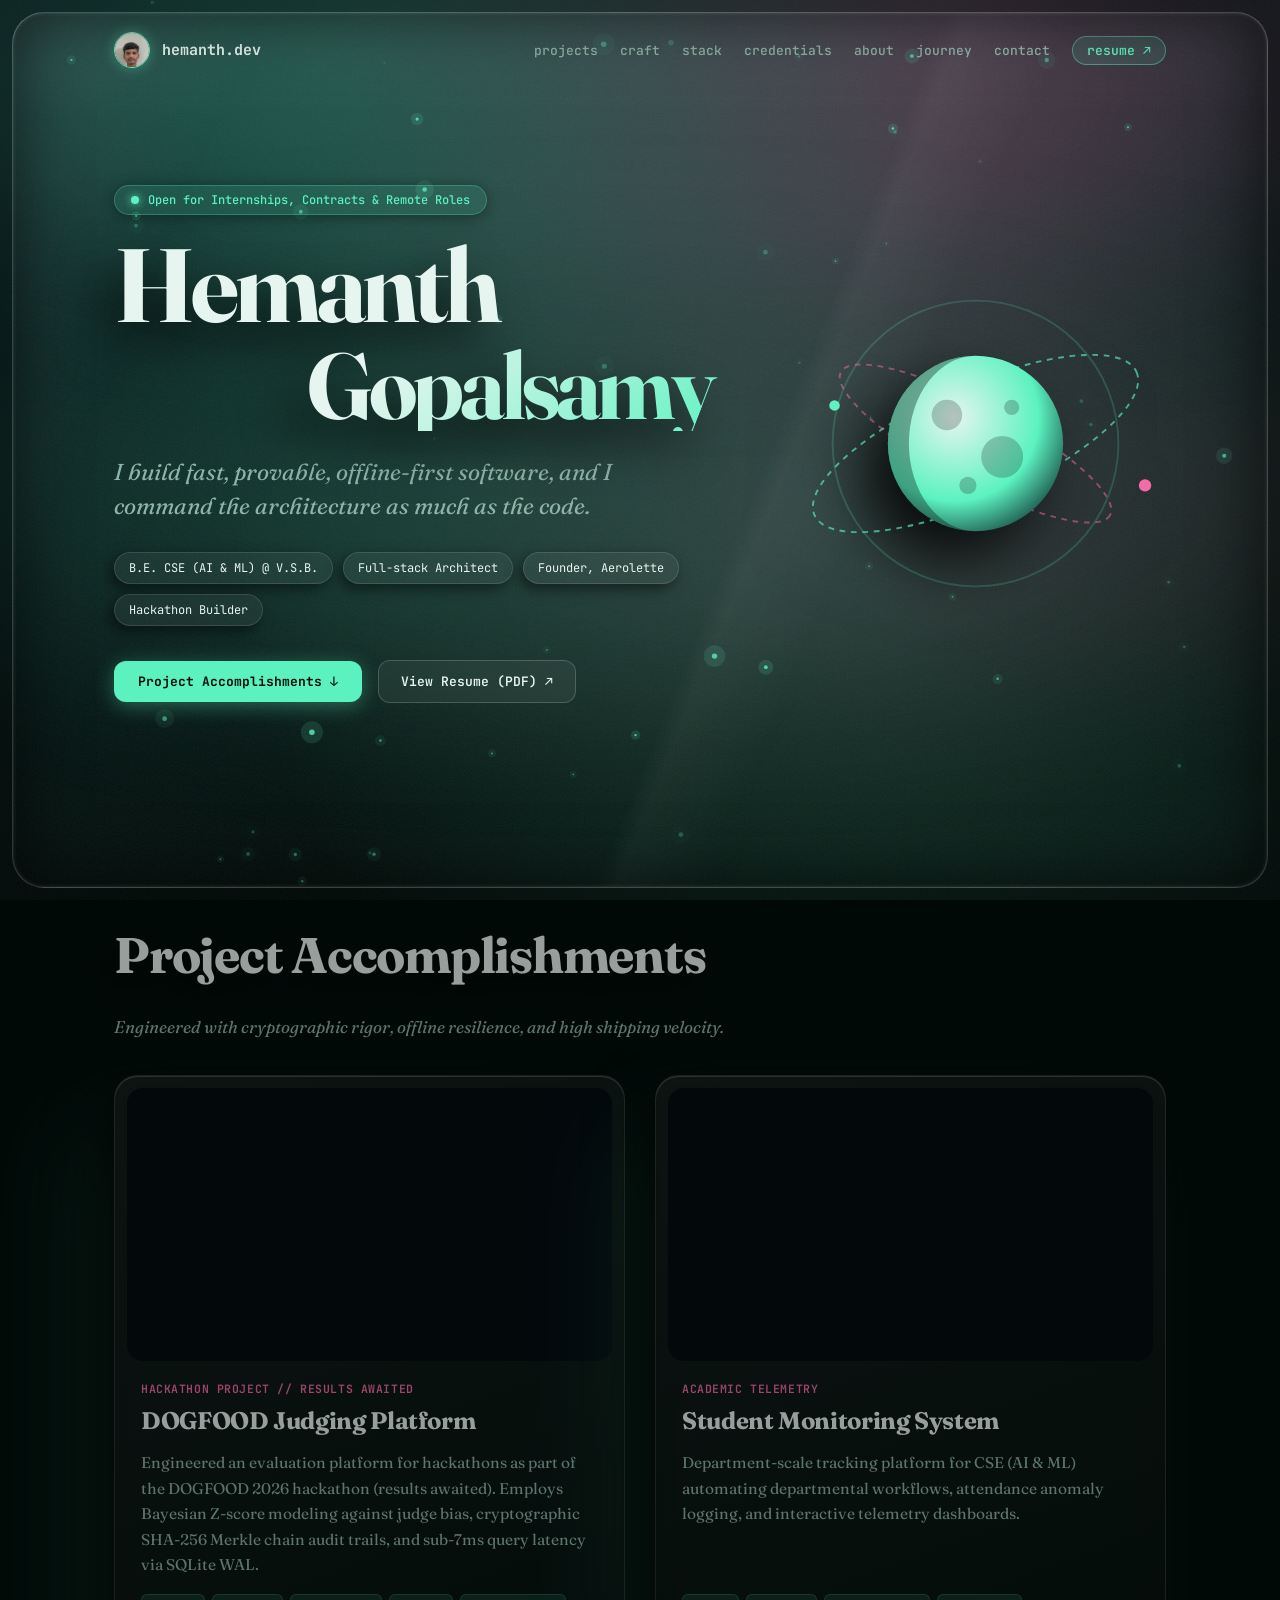
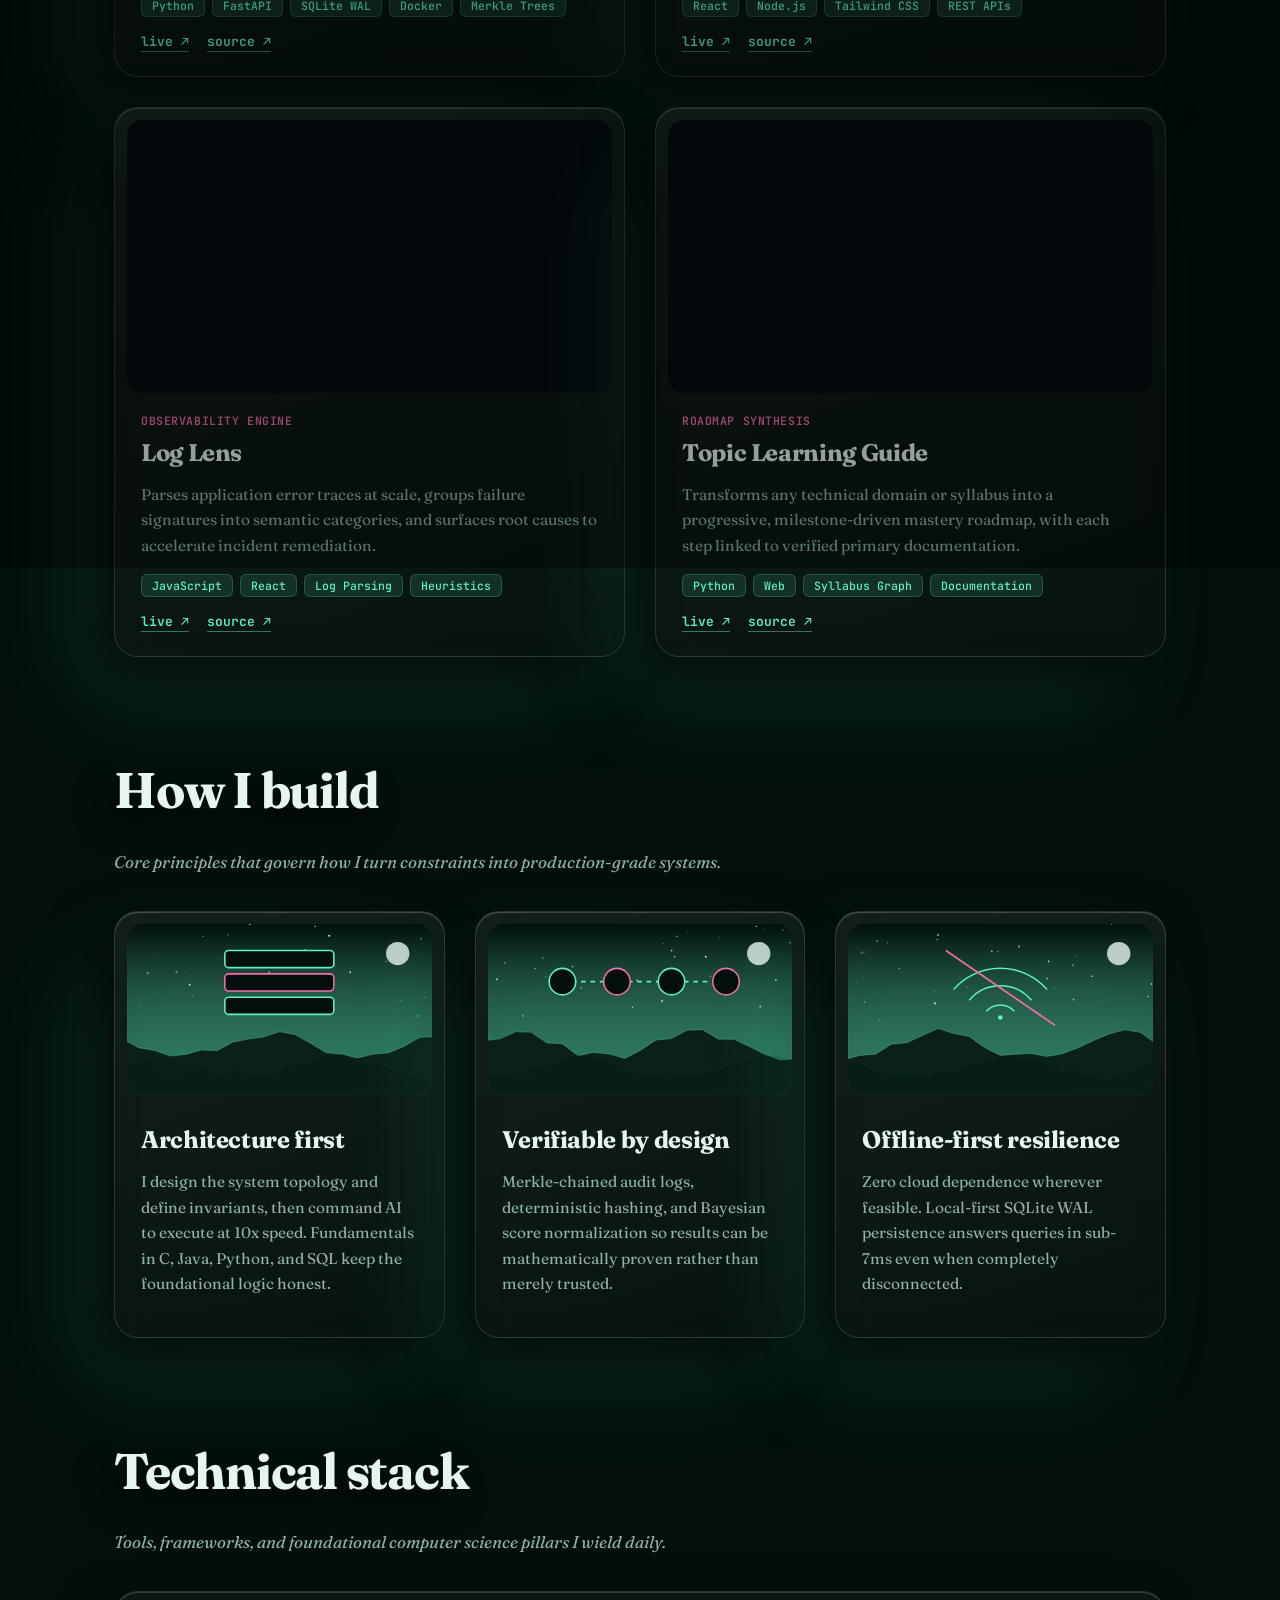
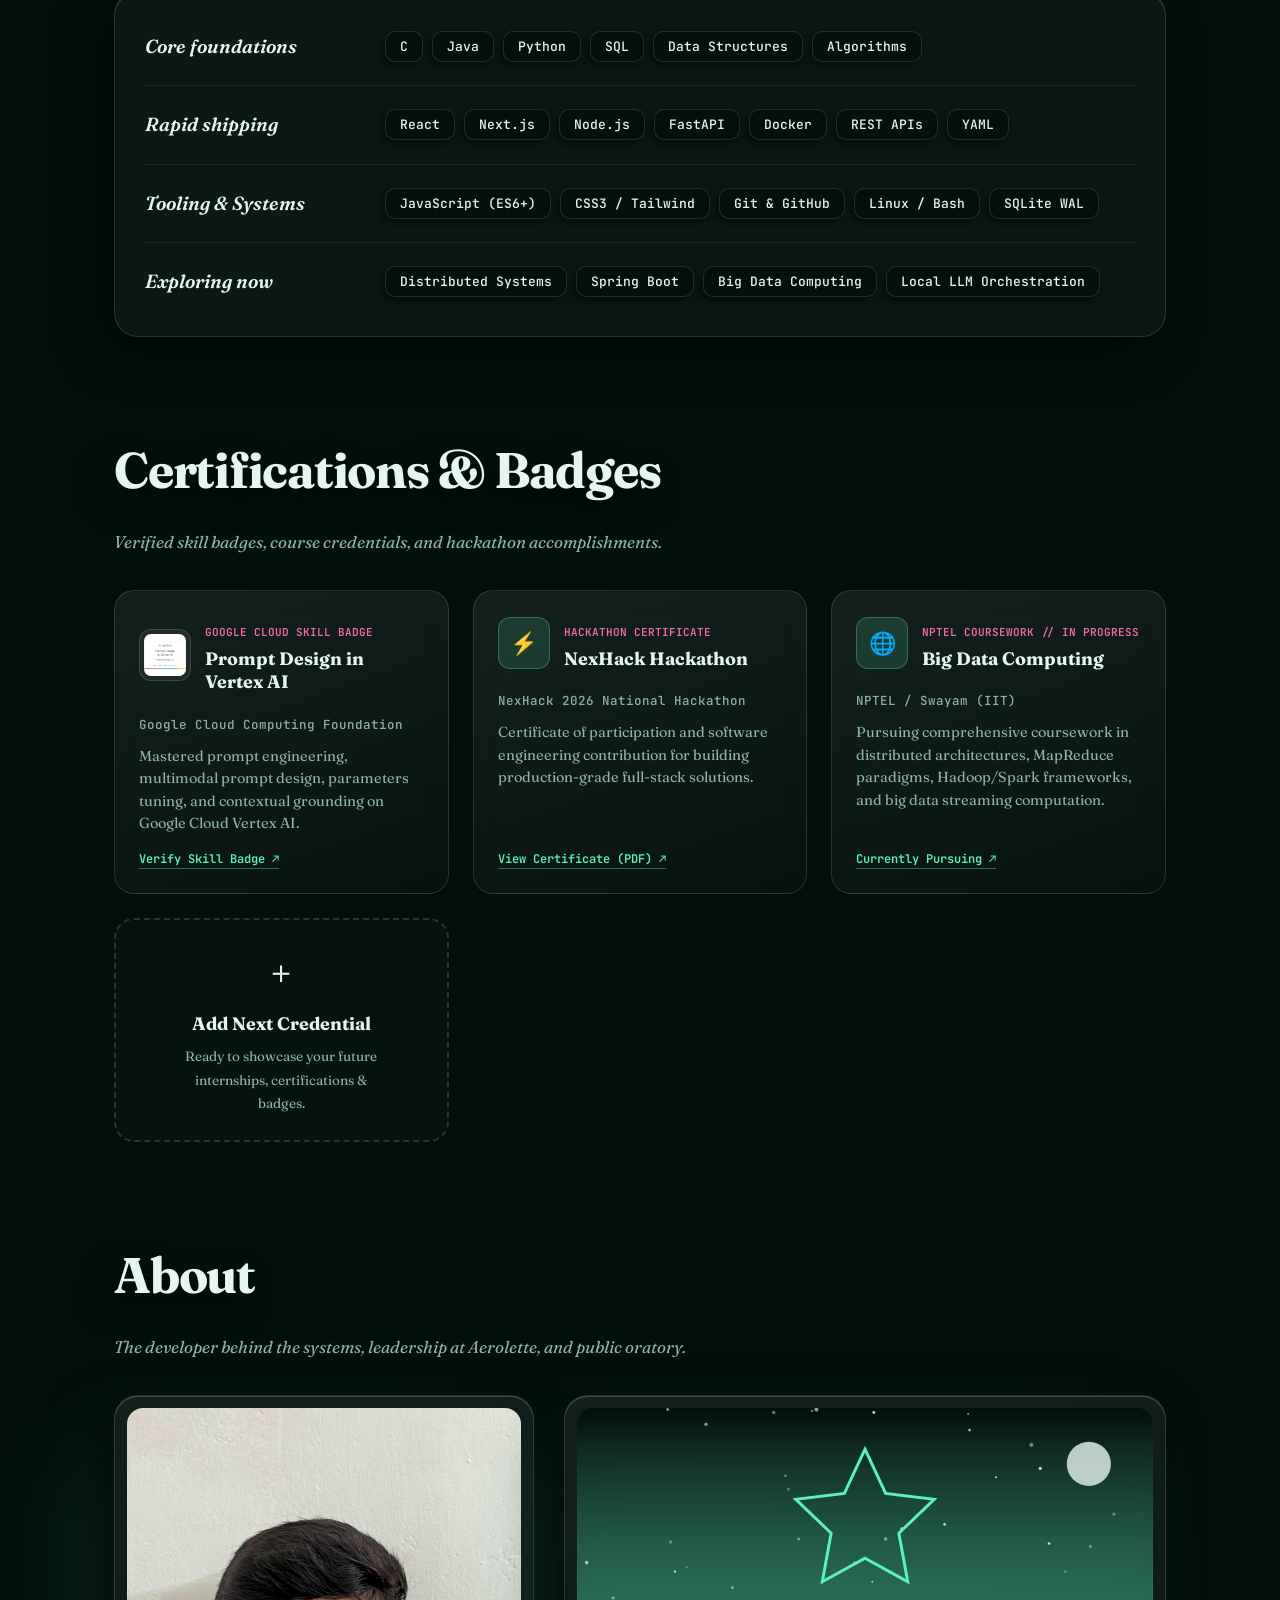
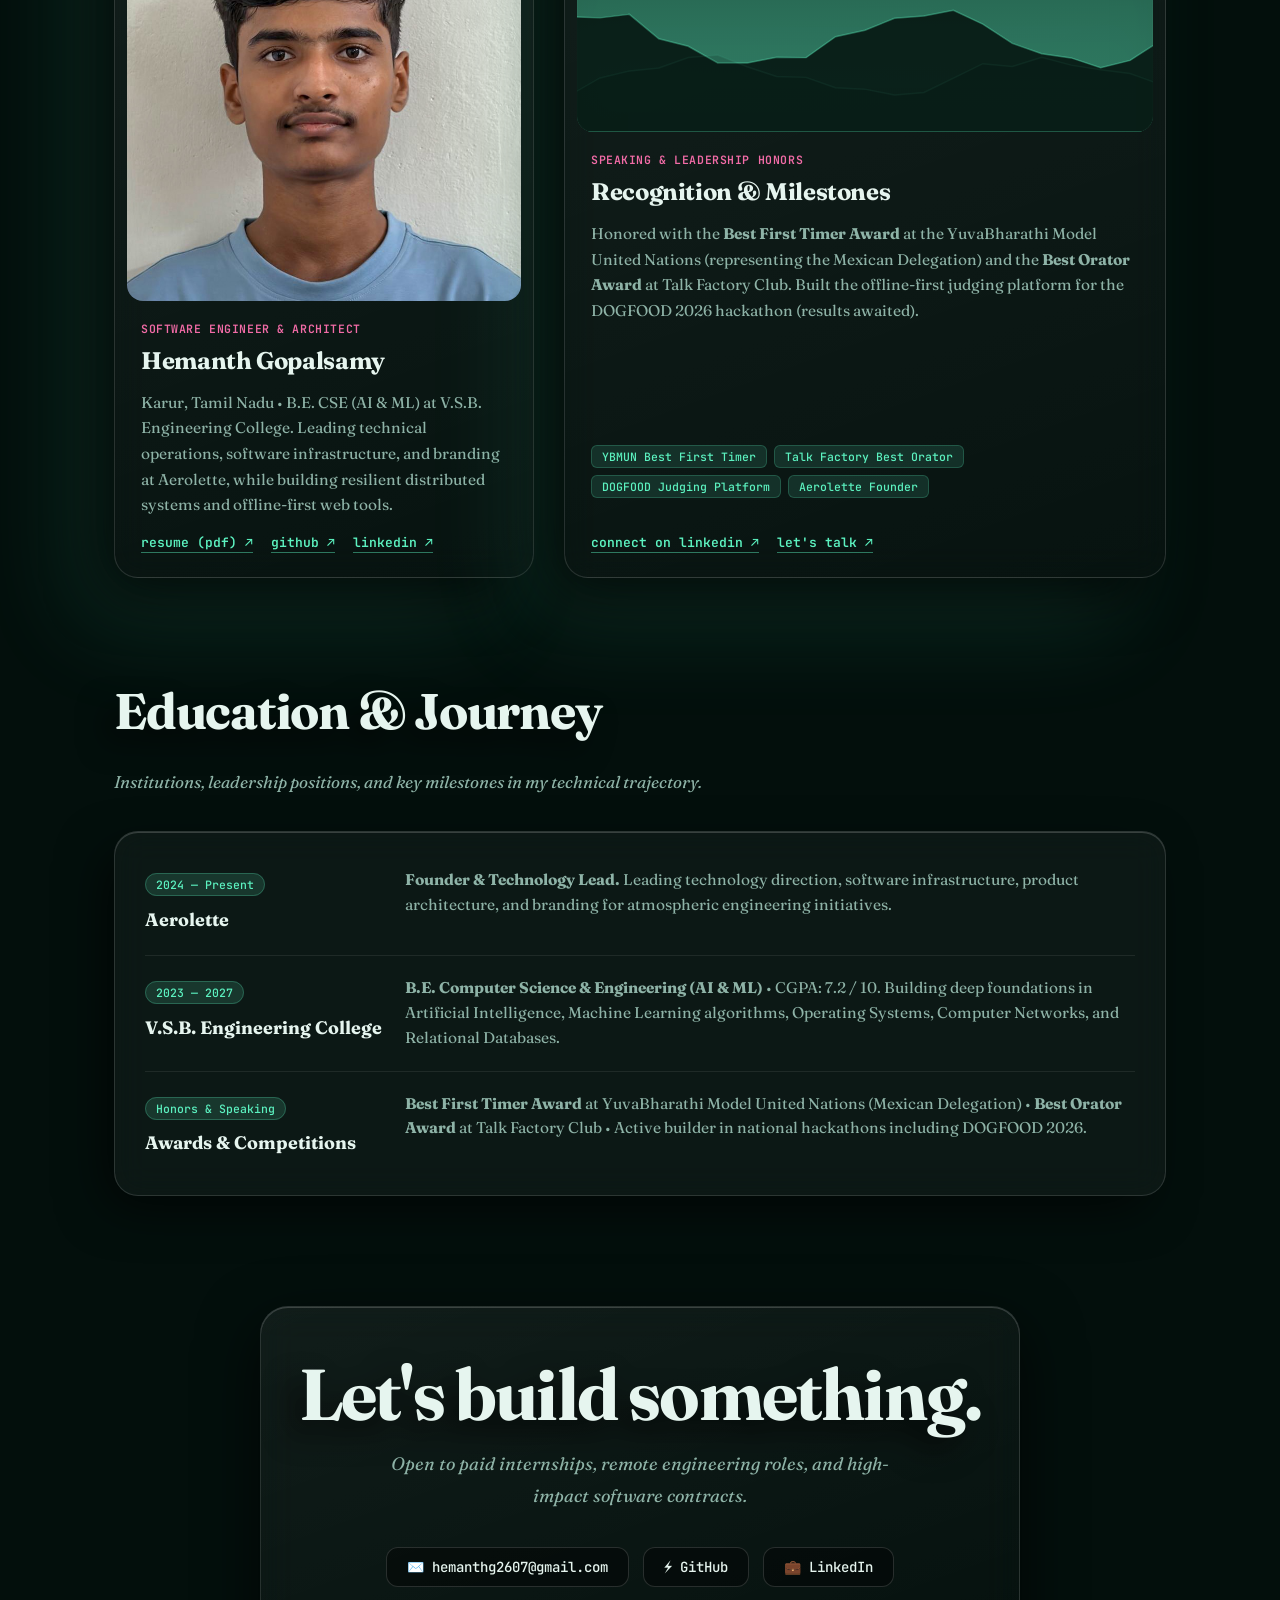
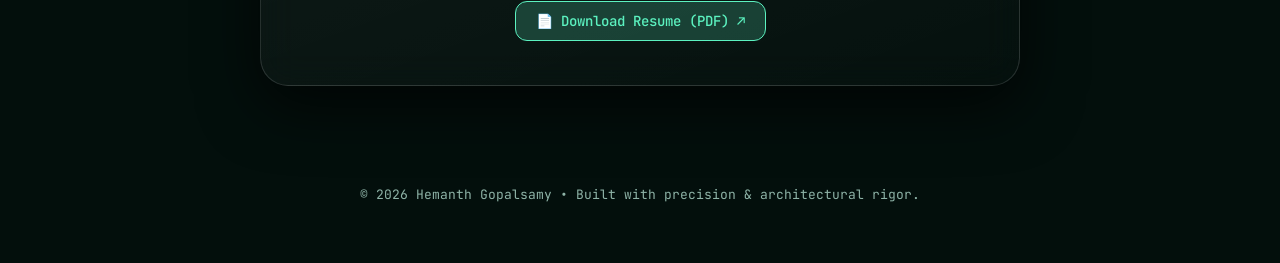
==== index.html @ 6fe4fac2 "feat: re-record live walkthroughs at 16:9 with natural pacing, verified DOM tab switching, and perfe" ====
<!DOCTYPE html>
<html lang="en">
<head>
<meta charset="utf-8">
<meta name="viewport" content="width=device-width, initial-scale=1, viewport-fit=cover">
<title>Hemanth Gopalsamy | Software Engineer &amp; Full-Stack Architect</title>
<meta name="description" content="Portfolio of Hemanth Gopalsamy - Software Engineer building fast, provable, offline-first systems, and founder of Aerolette.">
<meta name="author" content="Hemanth Gopalsamy">
<link rel="icon" type="image/jpeg" href="assets/avatar.jpg">
<link rel="preconnect" href="https://fonts.googleapis.com">
<link rel="preconnect" href="https://fonts.gstatic.com" crossorigin>
<link href="https://fonts.googleapis.com/css2?family=Fraunces:ital,opsz,wght@0,9..144,400;0,9..144,600;0,9..144,700;1,9..144,500&family=JetBrains+Mono:wght@400;500;600;700&display=swap" rel="stylesheet">
<style>
:root{
  --bg1:#030f0c;
  --bg2:#082225;
  --a:#5cf2c0;
  --b:#f26ca7;
  --ink:#e6f5ef;
  --mut:#8eb3a7;
  --card-bg:linear-gradient(160deg,rgba(255,255,255,.07),rgba(255,255,255,.02));
  --border-light:rgba(255,255,255,.13);
  --sx:0;
  --sy:14;
  --mx:50vw;
  --my:30vh;
  color-scheme:dark;
  box-sizing:border-box;
  padding-top:env(safe-area-inset-top,0px);
  padding-bottom:env(safe-area-inset-bottom,0px);
}
html{scroll-behavior:smooth;scroll-padding-top:80px}
*{box-sizing:border-box}
body{
  margin:0;
  background:var(--bg1);
  color:var(--ink);
  font:17px/1.75 'Fraunces',Georgia,serif;
  overflow-x:hidden;
  -webkit-font-smoothing:antialiased;
  -moz-osx-font-smoothing:grayscale;
}
a{color:var(--a);text-decoration:none}
a:focus-visible,button:focus-visible{outline:2px solid var(--a);outline-offset:3px}

/* Ambient canvas & backdrop */
.wall{
  position:fixed;
  inset:0;
  z-index:0;
  background:radial-gradient(1000px circle at var(--mx) var(--my),color-mix(in srgb,var(--a) 18%,transparent),transparent 62%),linear-gradient(165deg,var(--bg2),var(--bg1) 75%);
}
.rib{
  position:fixed;
  left:-25%;
  width:150%;
  height:44vh;
  border-radius:50%;
  filter:blur(85px);
  opacity:.28;
  background:linear-gradient(90deg,transparent,var(--a),var(--b),transparent);
  animation:sway 18s ease-in-out infinite alternate;
  z-index:0;
  pointer-events:none;
}
.r1{top:-12vh}
.r2{top:32vh;opacity:.15;animation-duration:26s;animation-direction:alternate-reverse}
@keyframes sway{to{transform:translateX(9%) rotate(4deg) scaleY(1.25)}}

#fx{position:fixed;inset:0;width:100%;height:100%;z-index:1;pointer-events:none}
.grain{
  position:fixed;
  inset:0;
  z-index:2;
  opacity:.08;
  pointer-events:none;
  background-image:url("data:image/svg+xml;utf8,<svg xmlns='http://www.w3.org/2000/svg' width='160' height='160'><filter id='n'><feTurbulence type='fractalNoise' baseFrequency='.9' numOctaves='2'/></filter><rect width='160' height='160' filter='url(%23n)'/></svg>");
}
.glass{
  position:fixed;
  inset:max(12px,env(safe-area-inset-top,0px)) 12px max(12px,env(safe-area-inset-bottom,0px));
  border-radius:32px;
  z-index:60;
  pointer-events:none;
  border:1px solid rgba(255,255,255,.14);
  box-shadow:inset 0 0 0 1px rgba(255,255,255,.03),inset 0 0 70px rgba(0,0,0,.65),inset 0 0 3px 2px rgba(255,255,255,.08),0 0 0 100vmax rgba(0,0,0,.35);
  background:linear-gradient(112deg,rgba(255,255,255,.07) 0,transparent 16%,transparent 58%,rgba(255,255,255,.04) 59.5%,transparent 66%),linear-gradient(to bottom,rgba(255,255,255,.06),transparent 12%);
}

main{position:relative;z-index:10;max-width:1120px;margin:0 auto;padding:0 34px}

/* Navbar */
nav{
  display:flex;
  justify-content:space-between;
  align-items:center;
  padding:32px 0 16px;
  font:500 13px 'JetBrains Mono',monospace;
}
.brand{
  display:inline-flex;
  align-items:center;
  gap:12px;
  color:var(--ink);
  text-decoration:none;
  font-weight:700;
}
.nav-avatar{
  width:36px;
  height:36px;
  border-radius:50%;
  object-fit:cover;
  border:1.5px solid var(--a);
  box-shadow:0 0 14px color-mix(in srgb,var(--a) 40%,transparent);
  transition:transform .25s ease,border-color .25s ease;
}
.brand:hover .nav-avatar{transform:scale(1.1);border-color:var(--b)}
.brand-name{font-size:15px;color:var(--ink)}

nav .nav-menu{display:flex;gap:22px;align-items:center}
nav a{color:var(--mut);transition:color .2s}
nav a:hover{color:var(--ink)}
.nav-resume-btn{
  padding:5px 14px;
  border-radius:99px;
  border:1px solid color-mix(in srgb,var(--a) 45%,transparent);
  color:var(--a)!important;
  background:color-mix(in srgb,var(--a) 12%,transparent);
  font-weight:600;
  transition:all .2s;
}
.nav-resume-btn:hover{
  background:var(--a);
  color:var(--bg1)!important;
  box-shadow:0 0 16px color-mix(in srgb,var(--a) 50%,transparent);
  transform:translateY(-1px);
}

/* Hero Section */
.hero{
  display:grid;
  grid-template-columns:1.25fr .75fr;
  gap:36px;
  align-items:center;
  min-height:82vh;
  padding:20px 0 40px;
}
.status-pill{
  display:inline-flex;
  align-items:center;
  gap:9px;
  padding:6px 16px;
  border-radius:99px;
  background:color-mix(in srgb,var(--a) 10%,transparent);
  border:1px solid color-mix(in srgb,var(--a) 26%,transparent);
  font:500 12px 'JetBrains Mono',monospace;
  color:var(--a);
  margin-bottom:20px;
  box-shadow:0 2px 14px rgba(0,0,0,.4);
}
.status-dot{
  width:8px;
  height:8px;
  border-radius:50%;
  background:var(--a);
  box-shadow:0 0 8px var(--a);
  animation:glow 2s infinite ease-in-out;
}
@keyframes glow{0%,100%{opacity:1;transform:scale(1)}50%{opacity:.4;transform:scale(.8)}}

.hero-name{
  margin:0;
  font-weight:700;
  font-size:clamp(48px,8.8vw,104px);
  line-height:.96;
  letter-spacing:-.04em;
  display:flex;
  flex-direction:column;
  filter:drop-shadow(calc(var(--sx)*2.2*1px) calc(var(--sy)*2.2*1px) 24px rgba(0,0,0,.8));
}
.hero-name .first-name{
  display:block;
  text-align:left;
}
.hero-name .last-name{
  display:block;
  text-align:right;
  font-size:.9em;
  padding-right:clamp(12px,4vw,36px);
  margin-top:6px;
  background:linear-gradient(135deg,var(--ink) 40%,var(--a) 100%);
  -webkit-background-clip:text;
  -webkit-text-fill-color:transparent;
}

.lead{
  max-width:38ch;
  font-size:clamp(18px,2.2vw,23px);
  line-height:1.5;
  color:var(--mut);
  margin:24px 0 0;
  font-style:italic;
  font-weight:400;
}
.facts{
  display:flex;
  flex-wrap:wrap;
  gap:10px;
  margin-top:28px;
  font:400 12px 'JetBrains Mono',monospace;
}
.facts span{
  padding:7px 14px;
  border-radius:99px;
  background:rgba(255,255,255,.05);
  border:1px solid rgba(255,255,255,.12);
  box-shadow:calc(var(--sx)*.5px) calc(var(--sy)*.5px) 14px rgba(0,0,0,.5);
}
.hero-cta{
  display:flex;
  flex-wrap:wrap;
  align-items:center;
  gap:16px;
  margin-top:34px;
  font:600 13px 'JetBrains Mono',monospace;
}
.btn-primary{
  display:inline-flex;
  align-items:center;
  gap:8px;
  padding:12px 24px;
  border-radius:12px;
  background:var(--a);
  color:var(--bg1);
  font-weight:700;
  box-shadow:0 4px 20px color-mix(in srgb,var(--a) 35%,transparent);
  transition:all .25s ease;
}
.btn-primary:hover{
  transform:translateY(-2px);
  box-shadow:0 8px 30px color-mix(in srgb,var(--a) 55%,transparent);
  color:var(--bg1);
}
.btn-secondary{
  display:inline-flex;
  align-items:center;
  gap:8px;
  padding:12px 22px;
  border-radius:12px;
  background:rgba(255,255,255,.06);
  border:1px solid rgba(255,255,255,.18);
  color:var(--ink);
  backdrop-filter:blur(10px);
  transition:all .25s ease;
}
.btn-secondary:hover{
  background:color-mix(in srgb,var(--a) 14%,transparent);
  border-color:var(--a);
  color:var(--a);
  transform:translateY(-2px);
}

/* Celestial moon illustration */
.moon-wrap{position:relative;display:flex;justify-content:center;align-items:center}
.moon{
  width:min(100%,390px);
  margin:0 auto;
  filter:drop-shadow(calc(var(--sx)*3px) calc(var(--sy)*3px) 32px rgba(0,0,0,.85));
}
.moon .rot{transform-origin:200px 200px;animation:spin 60s linear infinite}
.moon .rot2{animation-duration:90s;animation-direction:reverse}
@keyframes spin{to{transform:rotate(360deg)}}

/* Section headers */
section{padding:90px 0 0}
h2{
  font-size:clamp(34px,5vw,50px);
  font-weight:700;
  letter-spacing:-.025em;
  margin:0 0 12px;
  filter:drop-shadow(calc(var(--sx)*1.4*1px) calc(var(--sy)*1.4*1px) 14px rgba(0,0,0,.7));
}
.sec-lead{
  color:var(--mut);
  font-size:17px;
  margin:0 0 34px;
  max-width:56ch;
  font-style:italic;
}

/* Grid & Cards (UNIFORM SIZING) */
.projects-grid{
  display:grid;
  grid-template-columns:repeat(2,1fr);
  gap:30px;
}
.bento{display:grid;grid-template-columns:repeat(2,1fr);gap:30px}
.tri{grid-template-columns:repeat(3,1fr)}

.pic{
  --d:2;
  margin:0;
  padding:12px;
  border-radius:24px;
  border:1px solid var(--border-light);
  background:var(--card-bg);
  backdrop-filter:blur(16px);
  -webkit-backdrop-filter:blur(16px);
  box-shadow:calc(var(--sx)*var(--d)*1px) calc(var(--sy)*var(--d)*1px) calc(24px + var(--d)*16px) calc(var(--d)*-4px) rgba(0,0,0,.75),calc(var(--sx)*var(--d)*2.4px) calc(var(--sy)*var(--d)*2.4px) 100px color-mix(in srgb,var(--a) 12%,transparent),inset 0 1px 0 rgba(255,255,255,.2);
  transition:transform .4s,box-shadow .4s,opacity .8s,border-color .3s;
  display:flex;
  flex-direction:column;
}
.pic:hover{
  --d:3.4;
  transform:translateY(-6px);
  border-color:color-mix(in srgb,var(--a) 40%,rgba(255,255,255,.2));
}

/* Media frame */
.fr{
  border-radius:16px;
  overflow:hidden;
  aspect-ratio:16/9;
  box-shadow:inset 0 0 36px rgba(0,0,0,.75),inset 0 0 0 1px rgba(255,255,255,.1);
  position:relative;
  background:rgba(0,0,0,.3);
}
.fr svg{width:100%;height:100%;display:block}

.card-photo, .card-video{
  width:100%;
  height:100%;
  object-fit:cover;
  object-position:center;
  display:block;
  border:0;
  outline:none;
  background:#050d12;
  transition:transform .6s cubic-bezier(.16,1,.3,1);
}
.pic:hover .card-photo, .pic:hover .card-video{transform:scale(1.03)}

/* Dedicated Portrait Frame for About Section (FULLY VISIBLE PHOTO) */
.about-grid{
  display:grid;
  grid-template-columns:420px 1fr;
  gap:30px;
  align-items:stretch;
}
.profile-card .fr{
  aspect-ratio:4/5;
  min-height:360px;
  background:#020b08;
  box-shadow:inset 0 0 30px rgba(0,0,0,.9),inset 0 0 0 1px rgba(255,255,255,.15);
}
.profile-card .card-photo{
  object-position:center 12%;
}

figcaption{padding:20px 14px 12px;flex:1;display:flex;flex-direction:column}
figcaption small{
  font:600 11.5px 'JetBrains Mono',monospace;
  color:var(--b);
  text-transform:uppercase;
  letter-spacing:.05em;
  display:block;
}
figcaption h3{margin:4px 0 8px;font-size:24px;font-weight:700;letter-spacing:-.015em}
figcaption p{margin:0 0 16px;color:var(--mut);font-size:15.5px;line-height:1.65;flex:1}
.tg{display:flex;flex-wrap:wrap;gap:7px;margin-bottom:16px}
.tg span{
  font:500 11.5px 'JetBrains Mono',monospace;
  padding:3px 10px;
  border-radius:6px;
  background:color-mix(in srgb,var(--a) 12%,transparent);
  color:var(--a);
  border:1px solid color-mix(in srgb,var(--a) 20%,transparent);
}
.lk{display:flex;flex-wrap:wrap;gap:18px;font:600 13px 'JetBrains Mono',monospace;margin-top:auto}
.lk a{
  border-bottom:1px solid color-mix(in srgb,var(--a) 45%,transparent);
  padding-bottom:1px;
  display:inline-flex;
  align-items:center;
  gap:4px;
  transition:all .2s;
}
.lk a:hover{
  border-color:var(--a);
  color:var(--ink);
  transform:translateX(2px);
}

/* Slabs (Stack & Timelines) */
.slab{
  --d:1.6;
  padding:16px 30px;
  border-radius:24px;
  border:1px solid var(--border-light);
  background:rgba(255,255,255,.04);
  backdrop-filter:blur(16px);
  box-shadow:calc(var(--sx)*var(--d)*1px) calc(var(--sy)*var(--d)*1px) 50px -8px rgba(0,0,0,.7),inset 0 1px 0 rgba(255,255,255,.18);
}
.row{
  display:grid;
  grid-template-columns:220px 1fr;
  gap:20px;
  padding:22px 0;
  border-bottom:1px solid rgba(255,255,255,.08);
  align-items:center;
}
.row:last-child{border:0}
.row h4{margin:0;font-weight:600;font-style:italic;font-size:19px;color:var(--ink)}
.row div{display:flex;flex-wrap:wrap;gap:9px}
.row span{
  font:500 13px 'JetBrains Mono',monospace;
  padding:6px 14px;
  border-radius:10px;
  background:rgba(0,0,0,.32);
  border:1px solid rgba(255,255,255,.12);
  box-shadow:calc(var(--sx)*.4px) calc(var(--sy)*.4px) 8px rgba(0,0,0,.5);
  transition:all .2s;
}
.row span:hover{
  color:var(--a);
  border-color:var(--a);
  background:color-mix(in srgb,var(--a) 12%,transparent);
  transform:translateY(-2px);
}

/* Credentials & Badges Cards */
.cred-grid{
  display:grid;
  grid-template-columns:repeat(3,1fr);
  gap:24px;
}
.cred-card{
  padding:24px;
  border-radius:20px;
  border:1px solid var(--border-light);
  background:var(--card-bg);
  backdrop-filter:blur(14px);
  display:flex;
  flex-direction:column;
  transition:transform .3s,border-color .3s;
}
.cred-card:hover{
  transform:translateY(-4px);
  border-color:color-mix(in srgb,var(--a) 40%,transparent);
}
.cred-header{display:flex;align-items:center;gap:14px;margin-bottom:16px}
.cred-badge-img{
  width:52px;
  height:52px;
  border-radius:12px;
  object-fit:contain;
  background:rgba(255,255,255,.06);
  padding:4px;
  border:1px solid rgba(255,255,255,.14);
}
.cred-icon-box{
  width:52px;
  height:52px;
  border-radius:12px;
  background:color-mix(in srgb,var(--a) 14%,transparent);
  border:1px solid color-mix(in srgb,var(--a) 30%,transparent);
  display:flex;
  align-items:center;
  justify-content:center;
  font-size:22px;
}
.cred-type{font:600 11px 'JetBrains Mono',monospace;color:var(--b);text-transform:uppercase}
.cred-title{margin:2px 0 0;font-size:18px;font-weight:700;line-height:1.3}
.cred-issuer{font:500 12.5px 'JetBrains Mono',monospace;color:var(--mut);margin:6px 0 12px}
.cred-desc{font-size:14.5px;color:var(--mut);line-height:1.55;margin:0 0 16px;flex:1}
.cred-link{
  font:600 12px 'JetBrains Mono',monospace;
  color:var(--a);
  display:inline-flex;
  align-items:center;
  gap:5px;
  border-bottom:1px solid color-mix(in srgb,var(--a) 40%,transparent);
  padding-bottom:1px;
  width:fit-content;
  margin-top:auto;
}
.cred-link:hover{border-color:var(--a);color:var(--ink)}

/* Add-slot card */
.cred-add-card{
  border:2px dashed rgba(255,255,255,.15);
  background:rgba(255,255,255,.02);
  justify-content:center;
  align-items:center;
  text-align:center;
  min-height:220px;
}
.cred-add-card:hover{
  border-color:var(--a);
  background:color-mix(in srgb,var(--a) 4%,transparent);
}

/* Timeline rows */
.timeline-row{
  display:grid;
  grid-template-columns:240px 1fr;
  gap:20px;
  padding:20px 0;
  border-bottom:1px solid rgba(255,255,255,.08);
  align-items:start;
}
.timeline-row:last-child{border-bottom:0}
.timeline-meta h4{margin:6px 0 0;font-size:18px;font-weight:700;color:var(--ink)}
.timeline-meta .badge{
  font:500 11.5px 'JetBrains Mono',monospace;
  padding:3px 10px;
  border-radius:99px;
  background:color-mix(in srgb,var(--a) 14%,transparent);
  color:var(--a);
  border:1px solid color-mix(in srgb,var(--a) 25%,transparent);
}
.timeline-row p{margin:0;color:var(--mut);font-size:15.5px;line-height:1.6}

/* Contact box */
.ct{text-align:center;padding:110px 0 50px}
.ct-box{
  max-width:760px;
  margin:0 auto;
  padding:44px 34px;
  border-radius:28px;
  background:linear-gradient(160deg,rgba(255,255,255,.06),rgba(255,255,255,.01));
  border:1px solid var(--border-light);
  box-shadow:0 20px 60px rgba(0,0,0,.7),inset 0 1px 0 rgba(255,255,255,.18);
  backdrop-filter:blur(18px);
}
.ct h2{font-size:clamp(38px,6.5vw,72px);line-height:1.05;margin:6px 0 16px}
.ct p{color:var(--mut);font-style:italic;margin:0 auto 36px;font-size:18px;max-width:44ch}
.cl{
  display:flex;
  flex-wrap:wrap;
  justify-content:center;
  gap:14px;
  font:500 14px 'JetBrains Mono',monospace;
}
.contact-btn{
  display:inline-flex;
  align-items:center;
  gap:8px;
  padding:10px 20px;
  border-radius:12px;
  background:rgba(0,0,0,.4);
  border:1px solid rgba(255,255,255,.14);
  color:var(--ink);
  transition:all .2s;
}
.contact-btn:hover{
  border-color:var(--a);
  color:var(--a);
  background:color-mix(in srgb,var(--a) 12%,transparent);
  transform:translateY(-2px);
}
.contact-btn.primary{
  background:color-mix(in srgb,var(--a) 20%,transparent);
  border-color:var(--a);
  color:var(--a);
}
.contact-btn.primary:hover{
  background:var(--a);
  color:var(--bg1);
}

footer{
  text-align:center;
  padding:50px 0 60px;
  color:var(--mut);
  font:13px 'JetBrains Mono',monospace;
}

/* Scroll reveal classes */
.rv{opacity:0;transform:translateY(28px);transition:opacity .7s ease,transform .7s ease}
.rv.in{opacity:1;transform:none}

/* SVG artwork styles */
.f0{fill:var(--bg1)}.i{fill:var(--ink)}.fa{fill:var(--a)}.fb{fill:var(--b)}.sa{stroke:var(--a);fill:none;stroke-width:2}.sb{stroke:var(--b);fill:none;stroke-width:2}.f0.sa{fill:var(--bg1)}.f0.sb{fill:var(--bg1)}
.rg{fill:var(--bg1);fill-opacity:.82;stroke:var(--a);stroke-opacity:.35}.r2{fill-opacity:.97}
.dsh{stroke-dasharray:6 6;animation:dash 2.4s linear infinite}
@keyframes dash{to{stroke-dashoffset:-24}}
.bar{transform-box:fill-box;transform-origin:bottom;animation:grow 2.8s ease-in-out infinite alternate}
@keyframes grow{from{transform:scaleY(.3)}}
.wv{stroke-dasharray:500;animation:wv 5s linear infinite}
@keyframes wv{from{stroke-dashoffset:1000}to{stroke-dashoffset:0}}
.tw{animation:tw 3s ease-in-out infinite alternate}
@keyframes tw{from{opacity:.15}}

@media(max-width:880px){
  main{padding:0 20px}
  .hero{grid-template-columns:1fr;min-height:0;padding-bottom:10px}
  .projects-grid,.bento,.tri,.about-grid,.cred-grid{grid-template-columns:1fr}
  .row{grid-template-columns:1fr;gap:10px}
  .timeline-row{grid-template-columns:1fr;gap:8px}
  nav .nav-menu{gap:14px}
  nav .nav-menu a:not(.nav-resume-btn){display:none}
  .profile-card .fr{aspect-ratio:1/1;min-height:auto}
}
@media(prefers-reduced-motion:reduce){
  *{animation:none!important;transition:none!important}
  .rv{opacity:1;transform:none}
}
</style>
</head>
<body>
<div class="wall"></div>
<div class="rib r1"></div>
<div class="rib r2"></div>
<canvas id="fx"></canvas>
<div class="grain"></div>
<div class="glass"></div>

<main>
<nav>
  <a href="#" class="brand">
    <img src="assets/avatar.jpg" alt="Hemanth Gopalsamy" class="nav-avatar">
    <span class="brand-name">hemanth.dev</span>
  </a>
  <div class="nav-menu">
    <a href="#projects">projects</a>
    <a href="#craft">craft</a>
    <a href="#stack">stack</a>
    <a href="#credentials">credentials</a>
    <a href="#about">about</a>
    <a href="#journey">journey</a>
    <a href="#contact">contact</a>
    <a href="assets/G_Hemanth_Resume.pdf" target="_blank" rel="noopener noreferrer" class="nav-resume-btn">resume ↗</a>
  </div>
</nav>

<header class="hero">
<div>
  <div class="status-pill">
    <span class="status-dot"></span>
    <span>Open for Internships, Contracts &amp; Remote Roles</span>
  </div>
  <h1 class="hero-name">
    <span class="first-name">Hemanth</span>
    <span class="last-name">Gopalsamy</span>
  </h1>
  <p class="lead">I build fast, provable, offline-first software, and I command the architecture as much as the code.</p>
  <div class="facts">
    <span>B.E. CSE (AI &amp; ML) @ V.S.B.</span>
    <span>Full-stack Architect</span>
    <span>Founder, Aerolette</span>
    <span>Hackathon Builder</span>
  </div>
  <div class="hero-cta">
    <a href="#projects" class="btn-primary">Project Accomplishments ↓</a>
    <a href="assets/G_Hemanth_Resume.pdf" target="_blank" rel="noopener noreferrer" class="btn-secondary">View Resume (PDF) ↗</a>
  </div>
</div>

<div class="moon-wrap">
  <svg class="moon" viewBox="0 0 400 400" fill="none" role="img" aria-label="Celestial moon with orbiting rings">
    <defs>
      <radialGradient id="mg" cx=".38" cy=".35" r=".8">
        <stop offset="0" style="stop-color:var(--ink)"/>
        <stop offset=".6" style="stop-color:var(--a)"/>
        <stop offset="1" style="stop-color:var(--bg2)"/>
      </radialGradient>
    </defs>
    <circle cx="200" cy="200" r="150" class="sa" style="stroke-opacity:.18"/>
    <g class="rot">
      <ellipse cx="200" cy="200" rx="185" ry="60" class="sa dsh" style="stroke-opacity:.65" transform="rotate(-24 200 200)"/>
      <circle cx="378" cy="244" r="6.5" class="fb"/>
    </g>
    <g class="rot rot2">
      <ellipse cx="200" cy="200" rx="160" ry="40" class="sb dsh" style="stroke-opacity:.5" transform="rotate(28 200 200)"/>
      <circle cx="52" cy="160" r="5.5" class="fa"/>
    </g>
    <circle cx="200" cy="200" r="92" fill="url(#mg)"/>
    <g style="fill:var(--bg1);fill-opacity:.22">
      <circle cx="170" cy="170" r="16"/>
      <circle cx="228" cy="214" r="22"/>
      <circle cx="192" cy="244" r="9"/>
      <circle cx="238" cy="162" r="8"/>
    </g>
    <path d="M200 108a92 92 0 0 0 0 184a70 92 0 0 1 0-184z" style="fill:var(--bg1);fill-opacity:.35"/>
  </svg>
</div>
</header>

<!-- PROJECT ACCOMPLISHMENTS (UNIFORM SIZING) -->
<section id="projects">
  <h2 class="rv">Project Accomplishments</h2>
  <p class="sec-lead rv">Engineered with cryptographic rigor, offline resilience, and high shipping velocity.</p>
  <div class="projects-grid" id="proj"></div>
</section>

<section id="craft">
  <h2 class="rv">How I build</h2>
  <p class="sec-lead rv">Core principles that govern how I turn constraints into production-grade systems.</p>
  <div class="bento tri" id="caps"></div>
</section>

<section id="stack">
  <h2 class="rv">Technical stack</h2>
  <p class="sec-lead rv">Tools, frameworks, and foundational computer science pillars I wield daily.</p>
  <div class="slab rv">
    <div class="row">
      <h4>Core foundations</h4>
      <div><span>C</span><span>Java</span><span>Python</span><span>SQL</span><span>Data Structures</span><span>Algorithms</span></div>
    </div>
    <div class="row">
      <h4>Rapid shipping</h4>
      <div><span>React</span><span>Next.js</span><span>Node.js</span><span>FastAPI</span><span>Docker</span><span>REST APIs</span><span>YAML</span></div>
    </div>
    <div class="row">
      <h4>Tooling &amp; Systems</h4>
      <div><span>JavaScript (ES6+)</span><span>CSS3 / Tailwind</span><span>Git &amp; GitHub</span><span>Linux / Bash</span><span>SQLite WAL</span></div>
    </div>
    <div class="row">
      <h4>Exploring now</h4>
      <div><span>Distributed Systems</span><span>Spring Boot</span><span>Big Data Computing</span><span>Local LLM Orchestration</span></div>
    </div>
  </div>
</section>

<!-- CERTIFICATIONS & BADGES SECTION -->
<section id="credentials">
  <h2 class="rv">Certifications &amp; Badges</h2>
  <p class="sec-lead rv">Verified skill badges, course credentials, and hackathon accomplishments.</p>
  <div class="cred-grid rv">
    <!-- Google Cloud Skill Badge -->
    <div class="cred-card">
      <div class="cred-header">
        <img src="assets/prompt-design-in-vertex-ai-skill-badge.png" alt="Google Cloud Skill Badge" class="cred-badge-img">
        <div>
          <span class="cred-type">Google Cloud Skill Badge</span>
          <h3 class="cred-title">Prompt Design in Vertex AI</h3>
        </div>
      </div>
      <div class="cred-issuer">Google Cloud Computing Foundation</div>
      <p class="cred-desc">Mastered prompt engineering, multimodal prompt design, parameters tuning, and contextual grounding on Google Cloud Vertex AI.</p>
      <a href="https://www.cloudskillsboost.google" target="_blank" rel="noopener noreferrer" class="cred-link">Verify Skill Badge ↗</a>
    </div>

    <!-- Hackathon Certificate -->
    <div class="cred-card">
      <div class="cred-header">
        <div class="cred-icon-box">⚡</div>
        <div>
          <span class="cred-type">Hackathon Certificate</span>
          <h3 class="cred-title">NexHack Hackathon</h3>
        </div>
      </div>
      <div class="cred-issuer">NexHack 2026 National Hackathon</div>
      <p class="cred-desc">Certificate of participation and software engineering contribution for building production-grade full-stack solutions.</p>
      <a href="assets/NexHack_Certificate_G_Hemanth.pdf" target="_blank" rel="noopener noreferrer" class="cred-link">View Certificate (PDF) ↗</a>
    </div>

    <!-- Coursework: Big Data (NPTEL) -->
    <div class="cred-card">
      <div class="cred-header">
        <div class="cred-icon-box">🌐</div>
        <div>
          <span class="cred-type">NPTEL Coursework // In Progress</span>
          <h3 class="cred-title">Big Data Computing</h3>
        </div>
      </div>
      <div class="cred-issuer">NPTEL / Swayam (IIT)</div>
      <p class="cred-desc">Pursuing comprehensive coursework in distributed architectures, MapReduce paradigms, Hadoop/Spark frameworks, and big data streaming computation.</p>
      <span class="cred-link">Currently Pursuing ↗</span>
    </div>

    <!-- Extensible Slot Card for user to add more -->
    <div class="cred-card cred-add-card">
      <div style="font-size:32px;margin-bottom:8px">＋</div>
      <h3 style="margin:0 0 6px;font-size:18px;font-weight:700">Add Next Credential</h3>
      <p style="margin:0;font-size:13.5px;color:var(--mut);max-width:24ch">Ready to showcase your future internships, certifications &amp; badges.</p>
    </div>
  </div>
</section>

<!-- ABOUT SECTION (PHOTO FULLY VISIBLE) -->
<section id="about">
  <h2 class="rv">About</h2>
  <p class="sec-lead rv">The developer behind the systems, leadership at Aerolette, and public oratory.</p>
  <div class="about-grid rv" id="aboutGrid">
    <!-- Profile Card with FULL portrait photo -->
    <figure class="pic profile-card">
      <div class="fr">
        <img src="assets/profile.jpg" alt="Hemanth Gopalsamy" class="card-photo">
      </div>
      <figcaption>
        <small>Software Engineer &amp; Architect</small>
        <h3>Hemanth Gopalsamy</h3>
        <p>Karur, Tamil Nadu • B.E. CSE (AI &amp; ML) at V.S.B. Engineering College. Leading technical operations, software infrastructure, and branding at Aerolette, while building resilient distributed systems and offline-first web tools.</p>
        <div class="lk">
          <a href="assets/G_Hemanth_Resume.pdf" target="_blank" rel="noopener noreferrer">resume (pdf) ↗</a>
          <a href="https://github.com/hemanth2607-cyber" target="_blank" rel="noopener noreferrer">github ↗</a>
          <a href="https://www.linkedin.com/in/hemanth-gopalsamy" target="_blank" rel="noopener noreferrer">linkedin ↗</a>
        </div>
      </figcaption>
    </figure>

    <!-- Recognition & Speaking Card -->
    <figure class="pic">
      <div class="fr" id="recognitionFr"></div>
      <figcaption>
        <small>Speaking &amp; Leadership Honors</small>
        <h3>Recognition &amp; Milestones</h3>
        <p>Honored with the <strong>Best First Timer Award</strong> at the YuvaBharathi Model United Nations (representing the Mexican Delegation) and the <strong>Best Orator Award</strong> at Talk Factory Club. Built the offline-first judging platform for the DOGFOOD 2026 hackathon (results awaited).</p>
        <div class="tg" style="margin-top:14px">
          <span>YBMUN Best First Timer</span>
          <span>Talk Factory Best Orator</span>
          <span>DOGFOOD Judging Platform</span>
          <span>Aerolette Founder</span>
        </div>
        <div class="lk" style="margin-top:20px">
          <a href="https://www.linkedin.com/in/hemanth-gopalsamy" target="_blank" rel="noopener noreferrer">connect on linkedin ↗</a>
          <a href="#contact">let's talk ↗</a>
        </div>
      </figcaption>
    </figure>
  </div>
</section>

<!-- JOURNEY & EDUCATION -->
<section id="journey">
  <h2 class="rv">Education &amp; Journey</h2>
  <p class="sec-lead rv">Institutions, leadership positions, and key milestones in my technical trajectory.</p>
  <div class="slab rv">
    <div class="timeline-row">
      <div class="timeline-meta">
        <span class="badge">2024 — Present</span>
        <h4>Aerolette</h4>
      </div>
      <p><strong>Founder &amp; Technology Lead.</strong> Leading technology direction, software infrastructure, product architecture, and branding for atmospheric engineering initiatives.</p>
    </div>
    <div class="timeline-row">
      <div class="timeline-meta">
        <span class="badge">2023 — 2027</span>
        <h4>V.S.B. Engineering College</h4>
      </div>
      <p><strong>B.E. Computer Science &amp; Engineering (AI &amp; ML)</strong> • CGPA: 7.2 / 10. Building deep foundations in Artificial Intelligence, Machine Learning algorithms, Operating Systems, Computer Networks, and Relational Databases.</p>
    </div>
    <div class="timeline-row">
      <div class="timeline-meta">
        <span class="badge">Honors &amp; Speaking</span>
        <h4>Awards &amp; Competitions</h4>
      </div>
      <p><strong>Best First Timer Award</strong> at YuvaBharathi Model United Nations (Mexican Delegation) • <strong>Best Orator Award</strong> at Talk Factory Club • Active builder in national hackathons including DOGFOOD 2026.</p>
    </div>
  </div>
</section>

<section id="contact" class="ct">
  <div class="ct-box rv">
    <h2>Let's build something.</h2>
    <p>Open to paid internships, remote engineering roles, and high-impact software contracts.</p>
    <div class="cl">
      <a href="mailto:hemanthg2607@gmail.com" class="contact-btn">
        <span>✉️ hemanthg2607@gmail.com</span>
      </a>
      <a href="https://github.com/hemanth2607-cyber" target="_blank" rel="noopener noreferrer" class="contact-btn">
        <span>⚡ GitHub</span>
      </a>
      <a href="https://www.linkedin.com/in/hemanth-gopalsamy" target="_blank" rel="noopener noreferrer" class="contact-btn">
        <span>💼 LinkedIn</span>
      </a>
      <a href="assets/G_Hemanth_Resume.pdf" target="_blank" rel="noopener noreferrer" class="contact-btn primary">
        <span>📄 Download Resume (PDF) ↗</span>
      </a>
    </div>
  </div>
</section>

<footer>
  <div>© 2026 Hemanth Gopalsamy • Built with precision &amp; architectural rigor.</div>
</footer>
</main>

<script>
(function(){
var root=document.documentElement,still=matchMedia('(prefers-reduced-motion: reduce)').matches;
function R(s){return function(){s=(s*9301+49297)%233280;return s/233280}}
function ridge(sd,y,a,c){var r=R(sd),d='M0 220V'+y,i;for(i=0;i<=20;i++)d+='L'+i*20+' '+(y+Math.sin(i*.55+sd)*a+r()*a*.7).toFixed(1);return '<path d="'+d+'V220Z" class="'+c+'"/>'}
function N(x,y,c){return '<rect x="'+(x-14)+'" y="'+(y-8)+'" width="28" height="16" rx="4" class="f0 '+(c||'sa')+'"/>'}

var O={
merkle:'<path class="sa dsh" d="M200 42V52H130V62M200 52H270V62M130 78V88H100V98M130 88H160V98M270 78V88H240V98M270 88H300V98"/>'+N(200,34)+N(130,70,'sb')+N(270,70,'sb')+[100,160,240,300].map(function(x){return N(x,106)}).join(''),
bars:[70,120,170,220,270].map(function(x,i){return '<rect class="bar '+(i%2?'fb':'fa')+'" x="'+x+'" y="'+(30+i*7%30)+'" width="26" height="'+(90-i*7%30)+'" rx="4" style="animation-delay:-'+i*.6+'s;fill-opacity:.85"/>'}).join(''),
wave:'<path class="sa wv" stroke-linecap="round" d="M20 80L80 80L100 40L125 118L150 60L175 80L225 80L245 30L270 120L300 70L330 80L380 80"/>',
path:'<path class="sb dsh" d="M40 100C100 100 100 40 160 40S230 100 280 86S340 34 365 34"/><circle cx="40" cy="100" r="8" class="f0 sa"/><circle cx="160" cy="40" r="8" class="f0 sa"/><circle cx="280" cy="86" r="8" class="f0 sa"/><circle cx="365" cy="34" r="8" class="f0 sb"/>',
layers:'<rect x="130" y="34" width="140" height="22" rx="5" class="f0 sa"/><rect x="130" y="64" width="140" height="22" rx="5" class="f0 sb"/><rect x="130" y="94" width="140" height="22" rx="5" class="f0 sa"/>',
chain:'<path class="sa dsh" d="M100 74H300"/>'+[100,170,240,310].map(function(x,i){return '<circle cx="'+x+'" cy="74" r="17" class="f0 '+(i%2?'sb':'sa')+'"/>'}).join(''),
off:'<path class="sa" d="M140 84a80 80 0 0 1 120 0M160 98a52 52 0 0 1 80 0M182 112a24 24 0 0 1 36 0"/><circle cx="200" cy="120" r="3" class="fa"/><path class="sb" d="M130 34L270 130"/>',
stars:'<path class="sa" d="M200 28l14 30 33 4-24 23 6 33-29-16-29 16 6-33-24-23 33-4z"/>'};

function scene(sd,k){
  var r=R(sd+7),s='<svg viewBox="0 0 400 220" preserveAspectRatio="xMidYMid slice"><defs><linearGradient id="g'+sd+'" x1="0" y1="0" x2="0" y2="1"><stop offset="0" style="stop-color:var(--bg1)"/><stop offset="1" style="stop-color:var(--a);stop-opacity:.45"/></linearGradient></defs><rect width="400" height="220" fill="url(#g'+sd+')"/>',i;
  for(i=0;i<30;i++)s+='<circle class="i tw" cx="'+(r()*400).toFixed(0)+'" cy="'+(r()*130).toFixed(0)+'" r="'+(.5+r()*.9).toFixed(1)+'" style="animation-delay:-'+(r()*3).toFixed(1)+'s;fill-opacity:'+(.3+r()*.6).toFixed(2)+'"/>';
  return s+'<circle cx="352" cy="38" r="15" class="i" style="fill-opacity:.8"/>'+(O[k]||'') +ridge(sd,150,16,'rg')+ridge(sd+4,178,12,'rg r2')+'</svg>'
}

function fig(o,sd){
  var f=document.createElement('figure');
  f.className='pic rv';
  var visual;
  if(o.video){
    visual = '<div class="fr img-fr">' +
      '<video autoplay loop muted playsinline disableRemotePlayback class="card-video" preload="auto">' +
        '<source src="'+o.video+'" type="video/mp4">' +
        (o.img ? '<img src="'+o.img+'" alt="'+o.t+'" class="card-photo" loading="lazy">' : '') +
      '</video>' +
    '</div>';
  } else if(o.img){
    visual = '<div class="fr img-fr"><img src="'+o.img+'" alt="'+o.t+'" class="card-photo" loading="lazy"></div>';
  } else {
    visual = '<div class="fr">'+scene(sd,o.art)+'</div>';
  }
  f.innerHTML=visual+'<figcaption>'+(o.k?'<small>'+o.k+'</small>':'')+'<h3>'+o.t+'</h3><p>'+o.p+'</p>'+(o.tags?'<div class="tg">'+o.tags.map(function(t){return '<span>'+t+'</span>'}).join('')+'</div>':'')+(o.l?'<div class="lk">'+o.l.map(function(l){return '<a href="'+l[1]+'"'+(l[1].endsWith('.pdf')||l[1].startsWith('http')?' target="_blank" rel="noopener noreferrer"':'')+'>'+l[0]+' ↗</a>'}).join('')+'</div>':'')+'</figcaption>';
  return f
}

var G='https://github.com/hemanth2607-cyber/';

// PROJECT ACCOMPLISHMENTS (ALL CARDS UNIFORM SAME SIZE)
[
  {
    video:'assets/dogfood-demo.mp4',
    img:'assets/dogfood-demo.webp',
    k:'Hackathon Project // Results Awaited',
    t:'DOGFOOD Judging Platform',
    p:'Engineered an evaluation platform for hackathons as part of the DOGFOOD 2026 hackathon (results awaited). Employs Bayesian Z-score modeling against judge bias, cryptographic SHA-256 Merkle chain audit trails, and sub-7ms query latency via SQLite WAL.',
    tags:['Python','FastAPI','SQLite WAL','Docker','Merkle Trees'],
    l:[['live','https://dog-food-hack.vercel.app/'],['source',G+'DogFoodHack']]
  },
  {
    video:'assets/student-monitoring-demo.mp4',
    img:'assets/student-monitoring-demo.webp',
    k:'Academic Telemetry',
    t:'Student Monitoring System',
    p:'Department-scale tracking platform for CSE (AI & ML) automating departmental workflows, attendance anomaly logging, and interactive telemetry dashboards.',
    tags:['React','Node.js','Tailwind CSS','REST APIs'],
    l:[['live','https://cse-aiml-student-monitoring.vercel.app'],['source',G+'student-monitoring-system']]
  },
  {
    video:'assets/log-lens-demo.mp4',
    img:'assets/log-lens-demo.webp',
    k:'Observability Engine',
    t:'Log Lens',
    p:'Parses application error traces at scale, groups failure signatures into semantic categories, and surfaces root causes to accelerate incident remediation.',
    tags:['JavaScript','React','Log Parsing','Heuristics'],
    l:[['live','https://log-lens-phi.vercel.app/'],['source',G+'log_lens']]
  },
  {
    video:'assets/topic-guide-demo.mp4',
    img:'assets/topic-guide-demo.webp',
    k:'Roadmap Synthesis',
    t:'Topic Learning Guide',
    p:'Transforms any technical domain or syllabus into a progressive, milestone-driven mastery roadmap, with each step linked to verified primary documentation.',
    tags:['Python','Web','Syllabus Graph','Documentation'],
    l:[['live','https://topic-learning-guide.vercel.app/'],['source',G+'topic-learning-guide']]
  }
].forEach(function(o,i){document.getElementById('proj').appendChild(fig(o,3+i*6))});

// How I build pillars
[
  {art:'layers',t:'Architecture first',p:'I design the system topology and define invariants, then command AI to execute at 10x speed. Fundamentals in C, Java, Python, and SQL keep the foundational logic honest.'},
  {art:'chain',t:'Verifiable by design',p:'Merkle-chained audit logs, deterministic hashing, and Bayesian score normalization so results can be mathematically proven rather than merely trusted.'},
  {art:'off',t:'Offline-first resilience',p:'Zero cloud dependence wherever feasible. Local-first SQLite WAL persistence answers queries in sub-7ms even when completely disconnected.'}
].forEach(function(o,i){document.getElementById('caps').appendChild(fig(o,31+i*4))});

// Recognition card scene in About
var recFr=document.getElementById('recognitionFr');
if(recFr) recFr.innerHTML=scene(61,'stars');

// Pointer-reactive lighting & shadows
var lx=0,ly=0,tx=0,ty=0,last=-9999;
addEventListener('pointermove',function(e){
  tx=e.clientX/innerWidth*2-1;
  ty=e.clientY/innerHeight*2-1;
  last=performance.now();
});

// Ambient particle physics (fireflies on canvas)
var c=document.getElementById('fx'),x=c.getContext('2d'),W,H,P=[];
function size(){
  W=c.width=innerWidth;
  H=c.height=innerHeight;
  P=[];
  for(var i=0;i<Math.min(55,W*H/20000);i++){
    P.push({x:Math.random()*W,y:Math.random()*H,r:.8+Math.random()*2,s:.15+Math.random()*.4,p:Math.random()*6});
  }
}
size();
addEventListener('resize',size);

function tick(t){
  if(t-last>3000){
    tx=Math.sin(t/4200)*.8;
    ty=Math.cos(t/5600)*.5;
  }
  lx+=(tx-lx)*.06;
  ly+=(ty-ly)*.06;
  root.style.setProperty('--sx',(-lx*26).toFixed(1));
  root.style.setProperty('--sy',(-ly*22+14).toFixed(1));
  root.style.setProperty('--mx',((lx+1)/2*innerWidth).toFixed(0)+'px');
  root.style.setProperty('--my',((ly+1)/2*innerHeight).toFixed(0)+'px');
  
  x.clearRect(0,0,W,H);
  x.fillStyle='#5cf2c0';
  P.forEach(function(p){
    p.y-=p.s;
    p.x+=Math.sin(t/1800+p.p)*.3;
    if(p.y<-10){p.y=H+10;p.x=Math.random()*W}
    var a=.35+Math.sin(t/900+p.p)*.3;
    x.globalAlpha=a*.22;
    x.beginPath();
    x.arc(p.x,p.y,p.r*4,0,6.3);
    x.fill();
    x.globalAlpha=a+.18;
    x.beginPath();
    x.arc(p.x,p.y,p.r,0,6.3);
    x.fill();
  });
  x.globalAlpha=1;
  if(!still)requestAnimationFrame(tick);
}
requestAnimationFrame(tick);

// Smooth scroll reveal observer & hardware-accelerated video playback
var io=new IntersectionObserver(function(es){
  es.forEach(function(e){
    if(e.isIntersecting){
      e.target.classList.add('in');
      var vid=e.target.querySelector('video');
      if(vid){ vid.play().catch(function(){}); }
    }
  });
},{threshold:.05});
document.querySelectorAll('.rv').forEach(function(e){io.observe(e)});
document.querySelectorAll('video').forEach(function(v){v.play().catch(function(){})});
})();
</script>
</body>
</html>
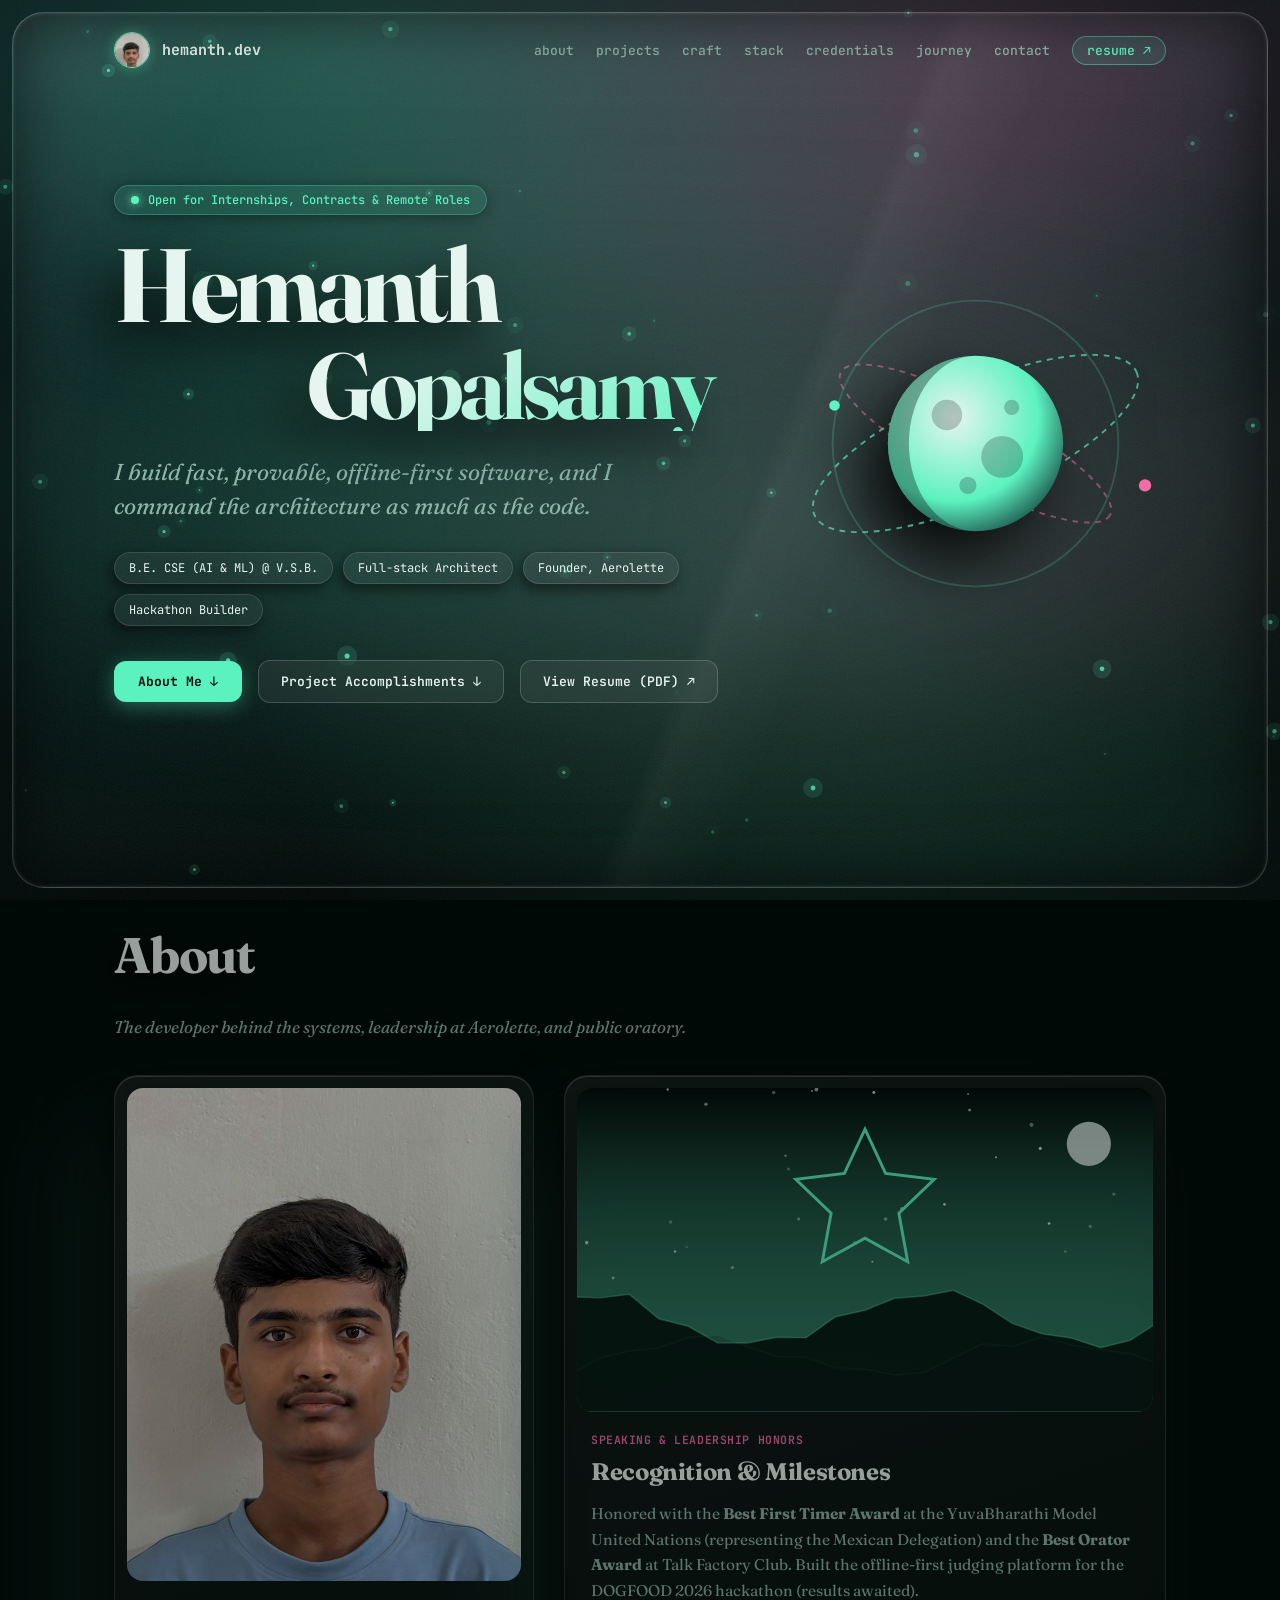
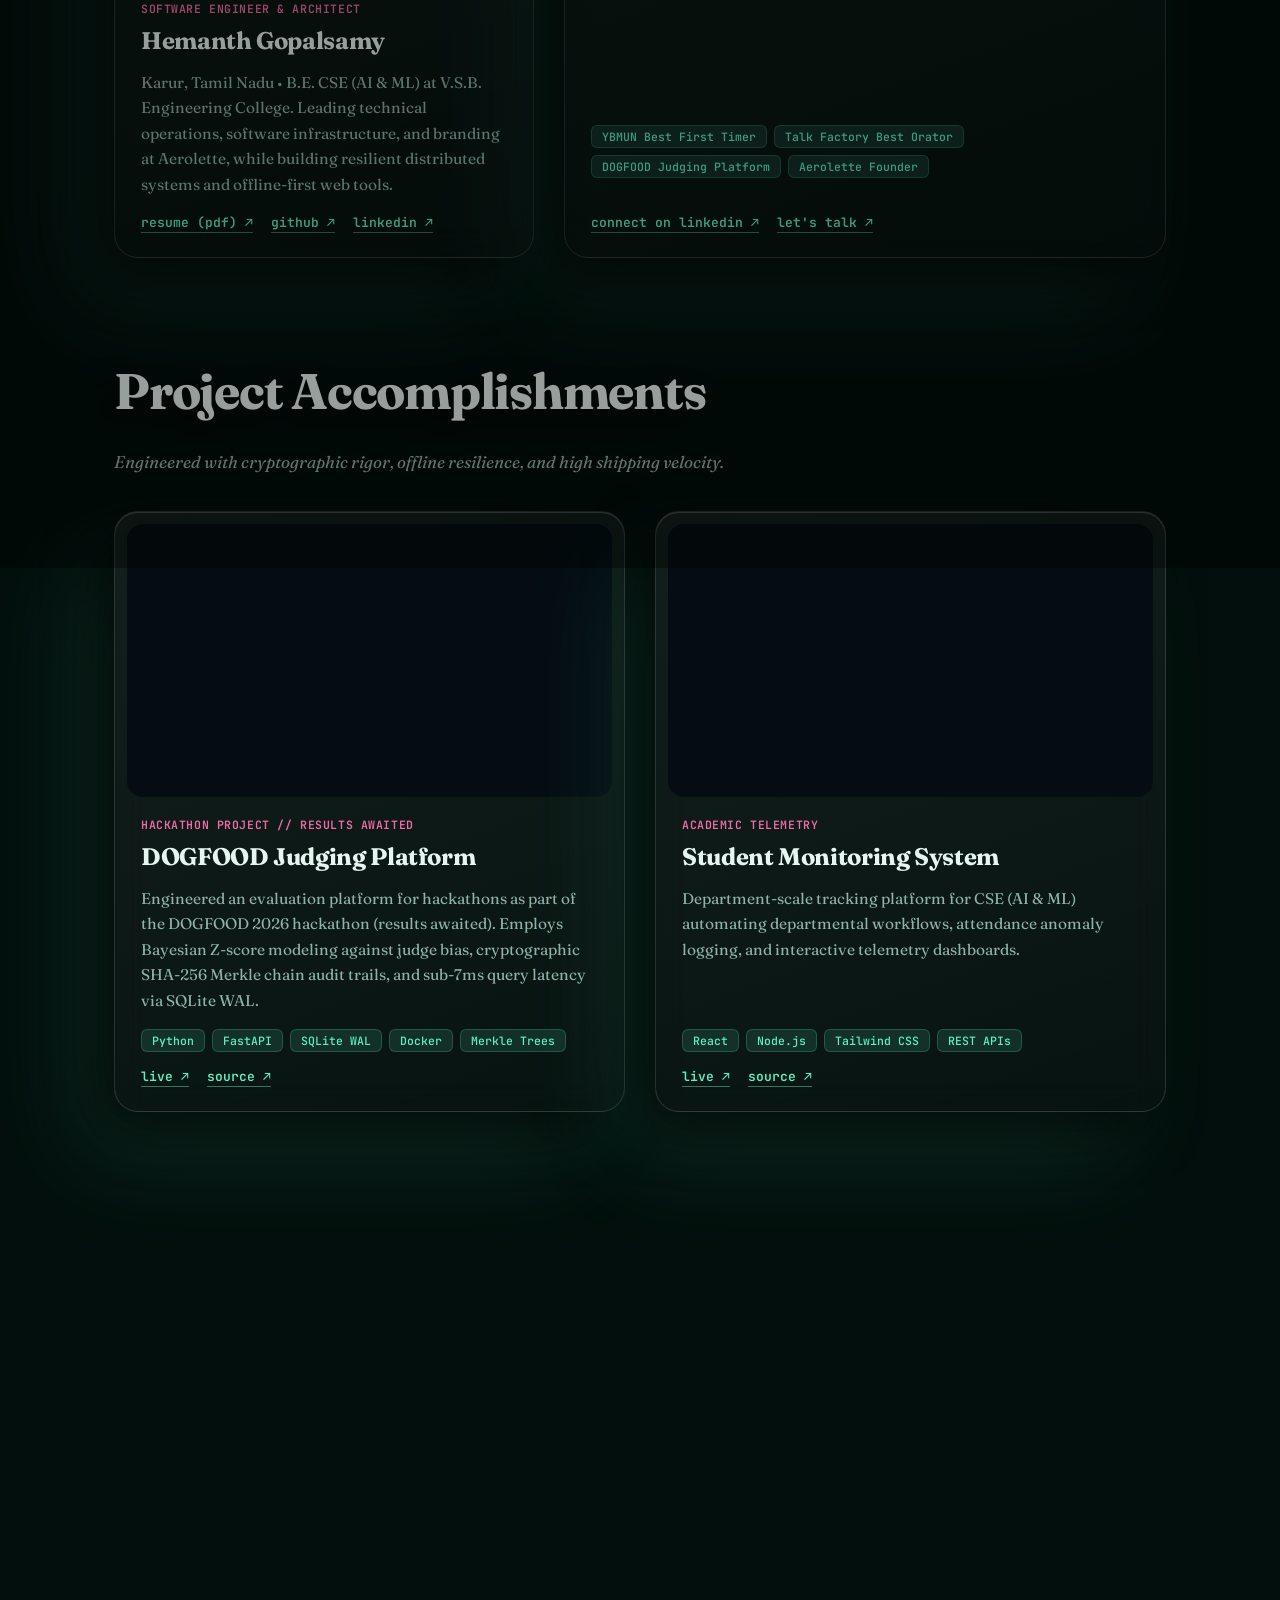
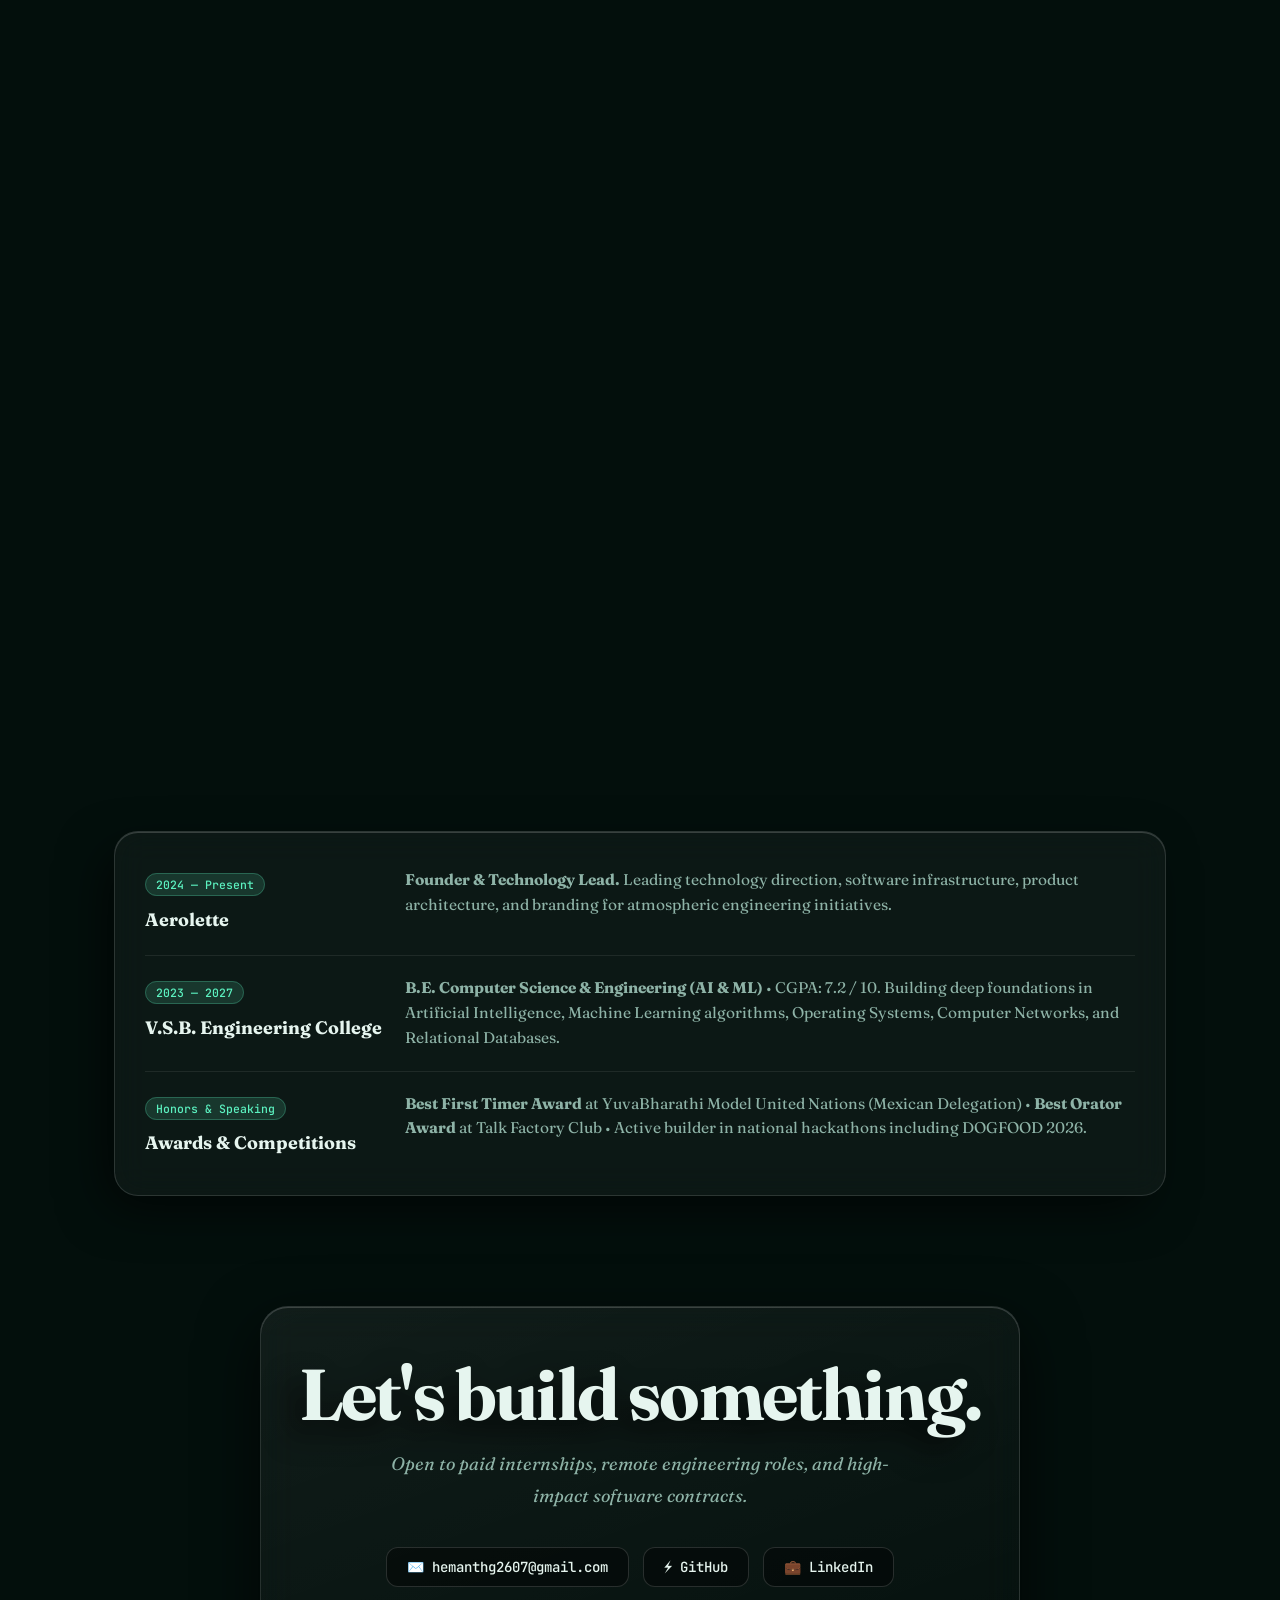
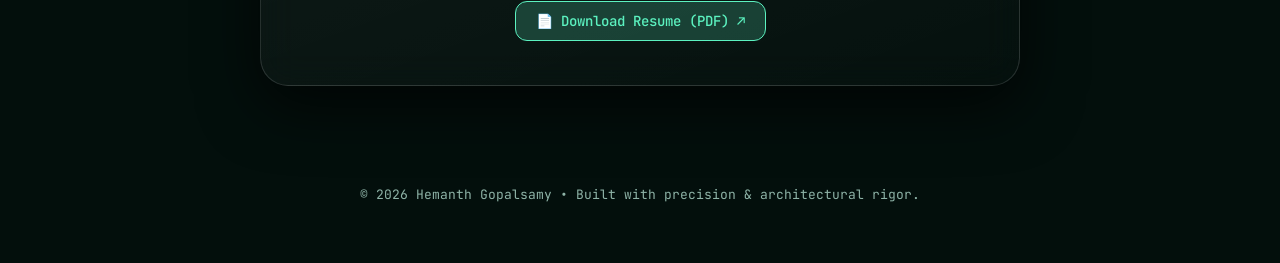
==== commit 7d8ad2e2: "refactor: move About section to top directly below hero header" ====
--- a/index.html
+++ b/index.html
@@ -624,11 +624,11 @@
     <span class="brand-name">hemanth.dev</span>
   </a>
   <div class="nav-menu">
+    <a href="#about">about</a>
     <a href="#projects">projects</a>
     <a href="#craft">craft</a>
     <a href="#stack">stack</a>
     <a href="#credentials">credentials</a>
-    <a href="#about">about</a>
     <a href="#journey">journey</a>
     <a href="#contact">contact</a>
     <a href="assets/G_Hemanth_Resume.pdf" target="_blank" rel="noopener noreferrer" class="nav-resume-btn">resume ↗</a>
@@ -653,7 +653,8 @@
     <span>Hackathon Builder</span>
   </div>
   <div class="hero-cta">
-    <a href="#projects" class="btn-primary">Project Accomplishments ↓</a>
+    <a href="#about" class="btn-primary">About Me ↓</a>
+    <a href="#projects" class="btn-secondary">Project Accomplishments ↓</a>
     <a href="assets/G_Hemanth_Resume.pdf" target="_blank" rel="noopener noreferrer" class="btn-secondary">View Resume (PDF) ↗</a>
   </div>
 </div>
@@ -688,98 +689,6 @@
 </div>
 </header>
 
-<!-- PROJECT ACCOMPLISHMENTS (UNIFORM SIZING) -->
-<section id="projects">
-  <h2 class="rv">Project Accomplishments</h2>
-  <p class="sec-lead rv">Engineered with cryptographic rigor, offline resilience, and high shipping velocity.</p>
-  <div class="projects-grid" id="proj"></div>
-</section>
-
-<section id="craft">
-  <h2 class="rv">How I build</h2>
-  <p class="sec-lead rv">Core principles that govern how I turn constraints into production-grade systems.</p>
-  <div class="bento tri" id="caps"></div>
-</section>
-
-<section id="stack">
-  <h2 class="rv">Technical stack</h2>
-  <p class="sec-lead rv">Tools, frameworks, and foundational computer science pillars I wield daily.</p>
-  <div class="slab rv">
-    <div class="row">
-      <h4>Core foundations</h4>
-      <div><span>C</span><span>Java</span><span>Python</span><span>SQL</span><span>Data Structures</span><span>Algorithms</span></div>
-    </div>
-    <div class="row">
-      <h4>Rapid shipping</h4>
-      <div><span>React</span><span>Next.js</span><span>Node.js</span><span>FastAPI</span><span>Docker</span><span>REST APIs</span><span>YAML</span></div>
-    </div>
-    <div class="row">
-      <h4>Tooling &amp; Systems</h4>
-      <div><span>JavaScript (ES6+)</span><span>CSS3 / Tailwind</span><span>Git &amp; GitHub</span><span>Linux / Bash</span><span>SQLite WAL</span></div>
-    </div>
-    <div class="row">
-      <h4>Exploring now</h4>
-      <div><span>Distributed Systems</span><span>Spring Boot</span><span>Big Data Computing</span><span>Local LLM Orchestration</span></div>
-    </div>
-  </div>
-</section>
-
-<!-- CERTIFICATIONS & BADGES SECTION -->
-<section id="credentials">
-  <h2 class="rv">Certifications &amp; Badges</h2>
-  <p class="sec-lead rv">Verified skill badges, course credentials, and hackathon accomplishments.</p>
-  <div class="cred-grid rv">
-    <!-- Google Cloud Skill Badge -->
-    <div class="cred-card">
-      <div class="cred-header">
-        <img src="assets/prompt-design-in-vertex-ai-skill-badge.png" alt="Google Cloud Skill Badge" class="cred-badge-img">
-        <div>
-          <span class="cred-type">Google Cloud Skill Badge</span>
-          <h3 class="cred-title">Prompt Design in Vertex AI</h3>
-        </div>
-      </div>
-      <div class="cred-issuer">Google Cloud Computing Foundation</div>
-      <p class="cred-desc">Mastered prompt engineering, multimodal prompt design, parameters tuning, and contextual grounding on Google Cloud Vertex AI.</p>
-      <a href="https://www.cloudskillsboost.google" target="_blank" rel="noopener noreferrer" class="cred-link">Verify Skill Badge ↗</a>
-    </div>
-
-    <!-- Hackathon Certificate -->
-    <div class="cred-card">
-      <div class="cred-header">
-        <div class="cred-icon-box">⚡</div>
-        <div>
-          <span class="cred-type">Hackathon Certificate</span>
-          <h3 class="cred-title">NexHack Hackathon</h3>
-        </div>
-      </div>
-      <div class="cred-issuer">NexHack 2026 National Hackathon</div>
-      <p class="cred-desc">Certificate of participation and software engineering contribution for building production-grade full-stack solutions.</p>
-      <a href="assets/NexHack_Certificate_G_Hemanth.pdf" target="_blank" rel="noopener noreferrer" class="cred-link">View Certificate (PDF) ↗</a>
-    </div>
-
-    <!-- Coursework: Big Data (NPTEL) -->
-    <div class="cred-card">
-      <div class="cred-header">
-        <div class="cred-icon-box">🌐</div>
-        <div>
-          <span class="cred-type">NPTEL Coursework // In Progress</span>
-          <h3 class="cred-title">Big Data Computing</h3>
-        </div>
-      </div>
-      <div class="cred-issuer">NPTEL / Swayam (IIT)</div>
-      <p class="cred-desc">Pursuing comprehensive coursework in distributed architectures, MapReduce paradigms, Hadoop/Spark frameworks, and big data streaming computation.</p>
-      <span class="cred-link">Currently Pursuing ↗</span>
-    </div>
-
-    <!-- Extensible Slot Card for user to add more -->
-    <div class="cred-card cred-add-card">
-      <div style="font-size:32px;margin-bottom:8px">＋</div>
-      <h3 style="margin:0 0 6px;font-size:18px;font-weight:700">Add Next Credential</h3>
-      <p style="margin:0;font-size:13.5px;color:var(--mut);max-width:24ch">Ready to showcase your future internships, certifications &amp; badges.</p>
-    </div>
-  </div>
-</section>
-
 <!-- ABOUT SECTION (PHOTO FULLY VISIBLE) -->
 <section id="about">
   <h2 class="rv">About</h2>
@@ -821,6 +730,98 @@
         </div>
       </figcaption>
     </figure>
+  </div>
+</section>
+
+<!-- PROJECT ACCOMPLISHMENTS (UNIFORM SIZING) -->
+<section id="projects">
+  <h2 class="rv">Project Accomplishments</h2>
+  <p class="sec-lead rv">Engineered with cryptographic rigor, offline resilience, and high shipping velocity.</p>
+  <div class="projects-grid" id="proj"></div>
+</section>
+
+<section id="craft">
+  <h2 class="rv">How I build</h2>
+  <p class="sec-lead rv">Core principles that govern how I turn constraints into production-grade systems.</p>
+  <div class="bento tri" id="caps"></div>
+</section>
+
+<section id="stack">
+  <h2 class="rv">Technical stack</h2>
+  <p class="sec-lead rv">Tools, frameworks, and foundational computer science pillars I wield daily.</p>
+  <div class="slab rv">
+    <div class="row">
+      <h4>Core foundations</h4>
+      <div><span>C</span><span>Java</span><span>Python</span><span>SQL</span><span>Data Structures</span><span>Algorithms</span></div>
+    </div>
+    <div class="row">
+      <h4>Rapid shipping</h4>
+      <div><span>React</span><span>Next.js</span><span>Node.js</span><span>FastAPI</span><span>Docker</span><span>REST APIs</span><span>YAML</span></div>
+    </div>
+    <div class="row">
+      <h4>Tooling &amp; Systems</h4>
+      <div><span>JavaScript (ES6+)</span><span>CSS3 / Tailwind</span><span>Git &amp; GitHub</span><span>Linux / Bash</span><span>SQLite WAL</span></div>
+    </div>
+    <div class="row">
+      <h4>Exploring now</h4>
+      <div><span>Distributed Systems</span><span>Spring Boot</span><span>Big Data Computing</span><span>Local LLM Orchestration</span></div>
+    </div>
+  </div>
+</section>
+
+<!-- CERTIFICATIONS & BADGES SECTION -->
+<section id="credentials">
+  <h2 class="rv">Certifications &amp; Badges</h2>
+  <p class="sec-lead rv">Verified skill badges, course credentials, and hackathon accomplishments.</p>
+  <div class="cred-grid rv">
+    <!-- Google Cloud Skill Badge -->
+    <div class="cred-card">
+      <div class="cred-header">
+        <img src="assets/prompt-design-in-vertex-ai-skill-badge.png" alt="Google Cloud Skill Badge" class="cred-badge-img">
+        <div>
+          <span class="cred-type">Google Cloud Skill Badge</span>
+          <h3 class="cred-title">Prompt Design in Vertex AI</h3>
+        </div>
+      </div>
+      <div class="cred-issuer">Google Cloud Computing Foundation</div>
+      <p class="cred-desc">Mastered prompt engineering, multimodal prompt design, parameters tuning, and contextual grounding on Google Cloud Vertex AI.</p>
+      <a href="https://www.cloudskillsboost.google" target="_blank" rel="noopener noreferrer" class="cred-link">Verify Skill Badge ↗</a>
+    </div>
+
+    <!-- Hackathon Certificate -->
+    <div class="cred-card">
+      <div class="cred-header">
+        <div class="cred-icon-box">⚡</div>
+        <div>
+          <span class="cred-type">Hackathon Certificate</span>
+          <h3 class="cred-title">NexHack Hackathon</h3>
+        </div>
+      </div>
+      <div class="cred-issuer">NexHack 2026 National Hackathon</div>
+      <p class="cred-desc">Certificate of participation and software engineering contribution for building production-grade full-stack solutions.</p>
+      <a href="assets/NexHack_Certificate_G_Hemanth.pdf" target="_blank" rel="noopener noreferrer" class="cred-link">View Certificate (PDF) ↗</a>
+    </div>
+
+    <!-- Coursework: Big Data (NPTEL) -->
+    <div class="cred-card">
+      <div class="cred-header">
+        <div class="cred-icon-box">🌐</div>
+        <div>
+          <span class="cred-type">NPTEL Coursework // In Progress</span>
+          <h3 class="cred-title">Big Data Computing</h3>
+        </div>
+      </div>
+      <div class="cred-issuer">NPTEL / Swayam (IIT)</div>
+      <p class="cred-desc">Pursuing comprehensive coursework in distributed architectures, MapReduce paradigms, Hadoop/Spark frameworks, and big data streaming computation.</p>
+      <span class="cred-link">Currently Pursuing ↗</span>
+    </div>
+
+    <!-- Extensible Slot Card for user to add more -->
+    <div class="cred-card cred-add-card">
+      <div style="font-size:32px;margin-bottom:8px">＋</div>
+      <h3 style="margin:0 0 6px;font-size:18px;font-weight:700">Add Next Credential</h3>
+      <p style="margin:0;font-size:13.5px;color:var(--mut);max-width:24ch">Ready to showcase your future internships, certifications &amp; badges.</p>
+    </div>
   </div>
 </section>
 
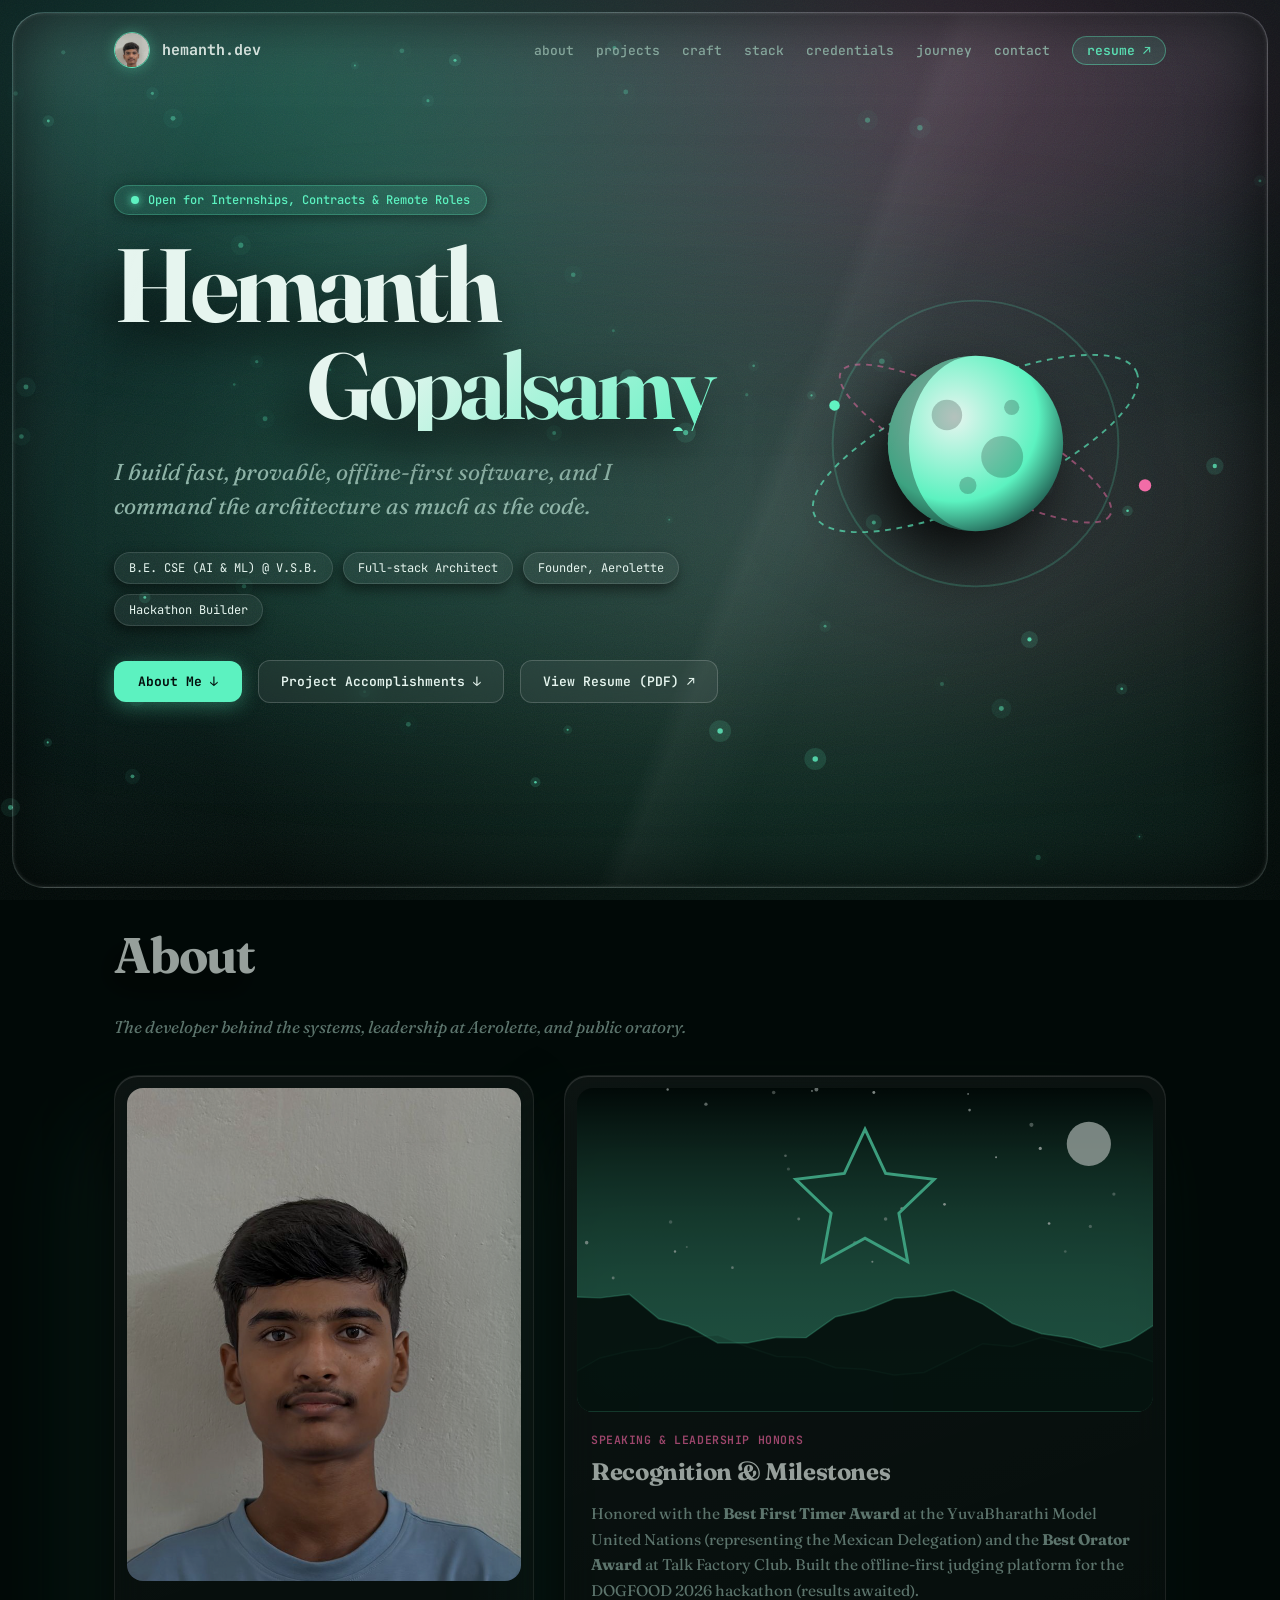
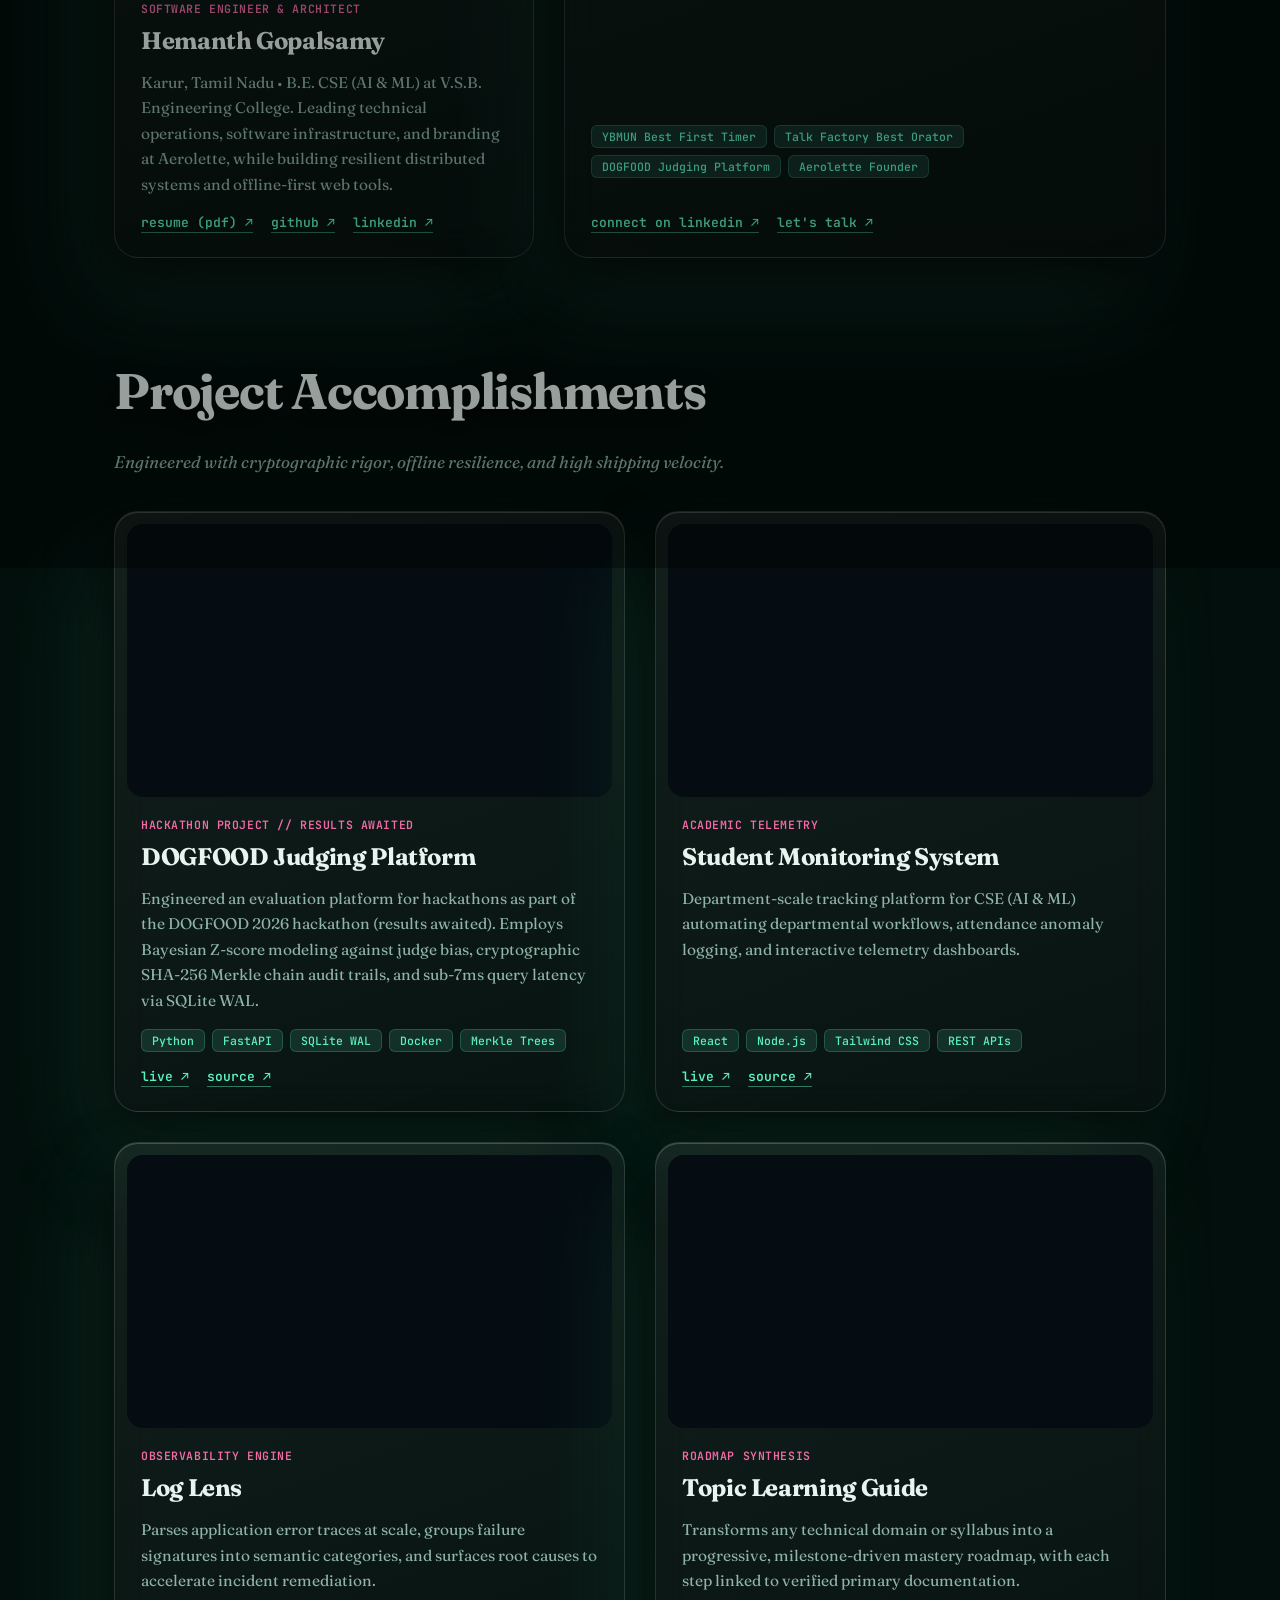
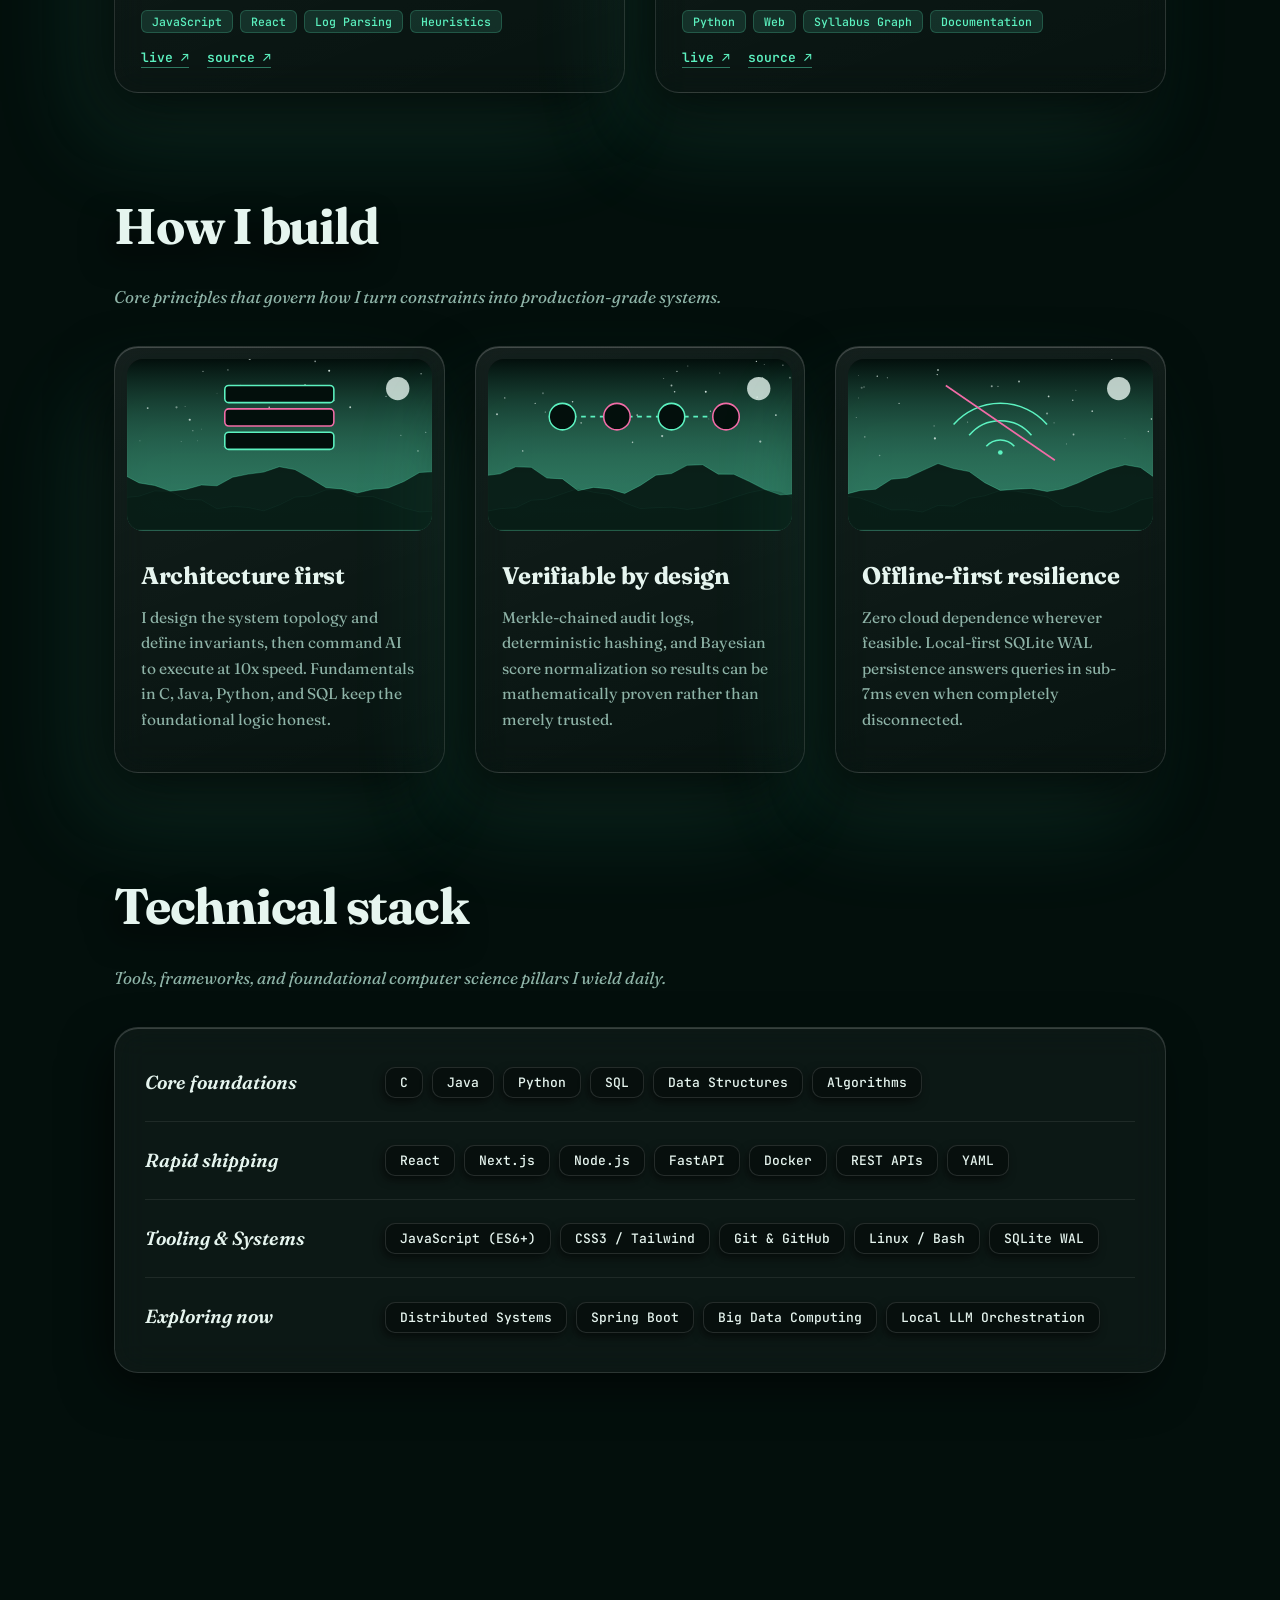
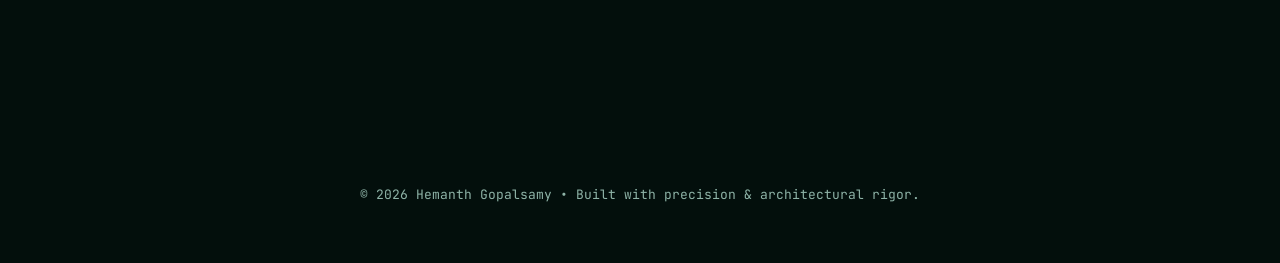
==== commit e1d6519f: "feat: replace placeholder icon with official NexHack 2.0 certificate badge image" ====
--- a/index.html
+++ b/index.html
@@ -791,14 +791,16 @@
     <!-- Hackathon Certificate -->
     <div class="cred-card">
       <div class="cred-header">
-        <div class="cred-icon-box">⚡</div>
+        <a href="assets/NexHack_Certificate_G_Hemanth.pdf" target="_blank" rel="noopener noreferrer" style="display:inline-flex">
+          <img src="assets/nexhack-badge.png" alt="NexHack 2.0 Hackathon Certificate" class="cred-badge-img">
+        </a>
         <div>
           <span class="cred-type">Hackathon Certificate</span>
-          <h3 class="cred-title">NexHack Hackathon</h3>
+          <h3 class="cred-title">NexHack 2.0 Hackathon</h3>
         </div>
       </div>
-      <div class="cred-issuer">NexHack 2026 National Hackathon</div>
-      <p class="cred-desc">Certificate of participation and software engineering contribution for building production-grade full-stack solutions.</p>
+      <div class="cred-issuer">NexVerse IITM • National Level Hackathon</div>
+      <p class="cred-desc">Certificate of participation awarded to G Hemanth for software engineering in the national round of NexHack 2.0.</p>
       <a href="assets/NexHack_Certificate_G_Hemanth.pdf" target="_blank" rel="noopener noreferrer" class="cred-link">View Certificate (PDF) ↗</a>
     </div>
 
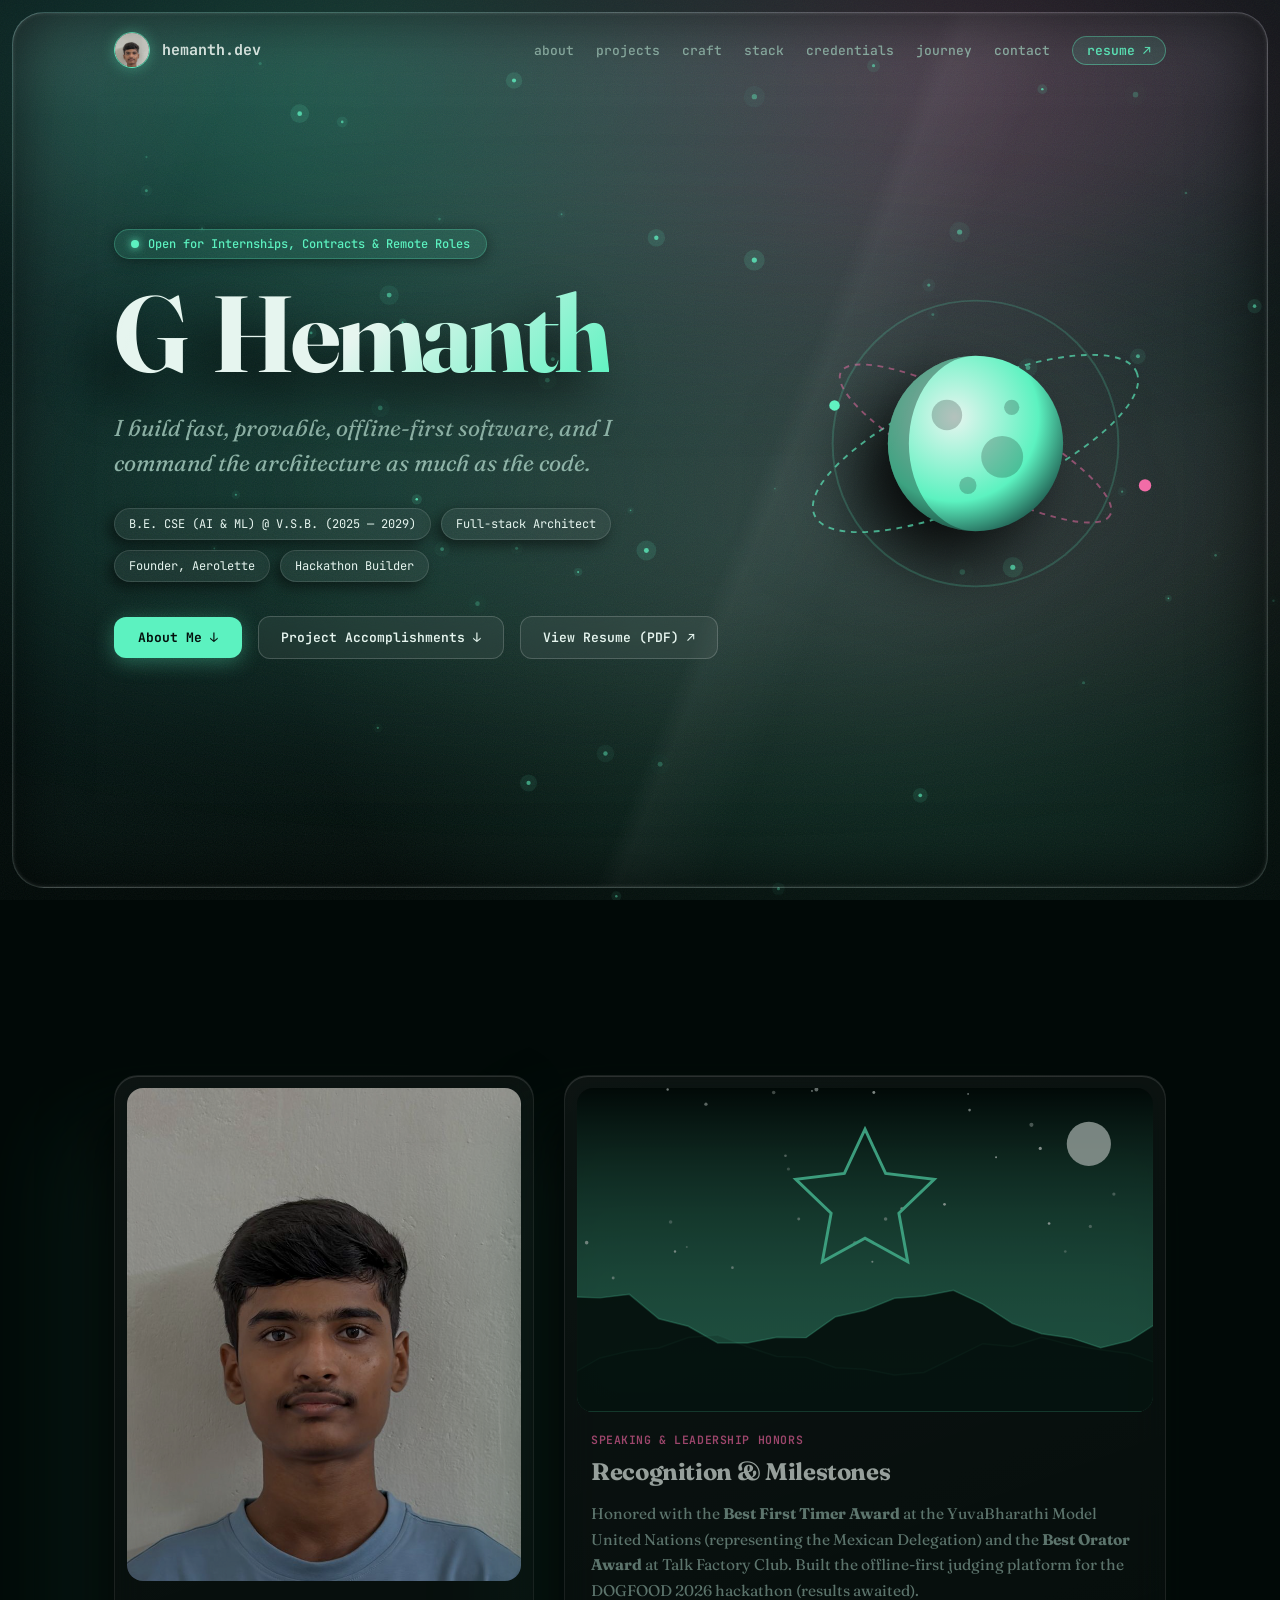
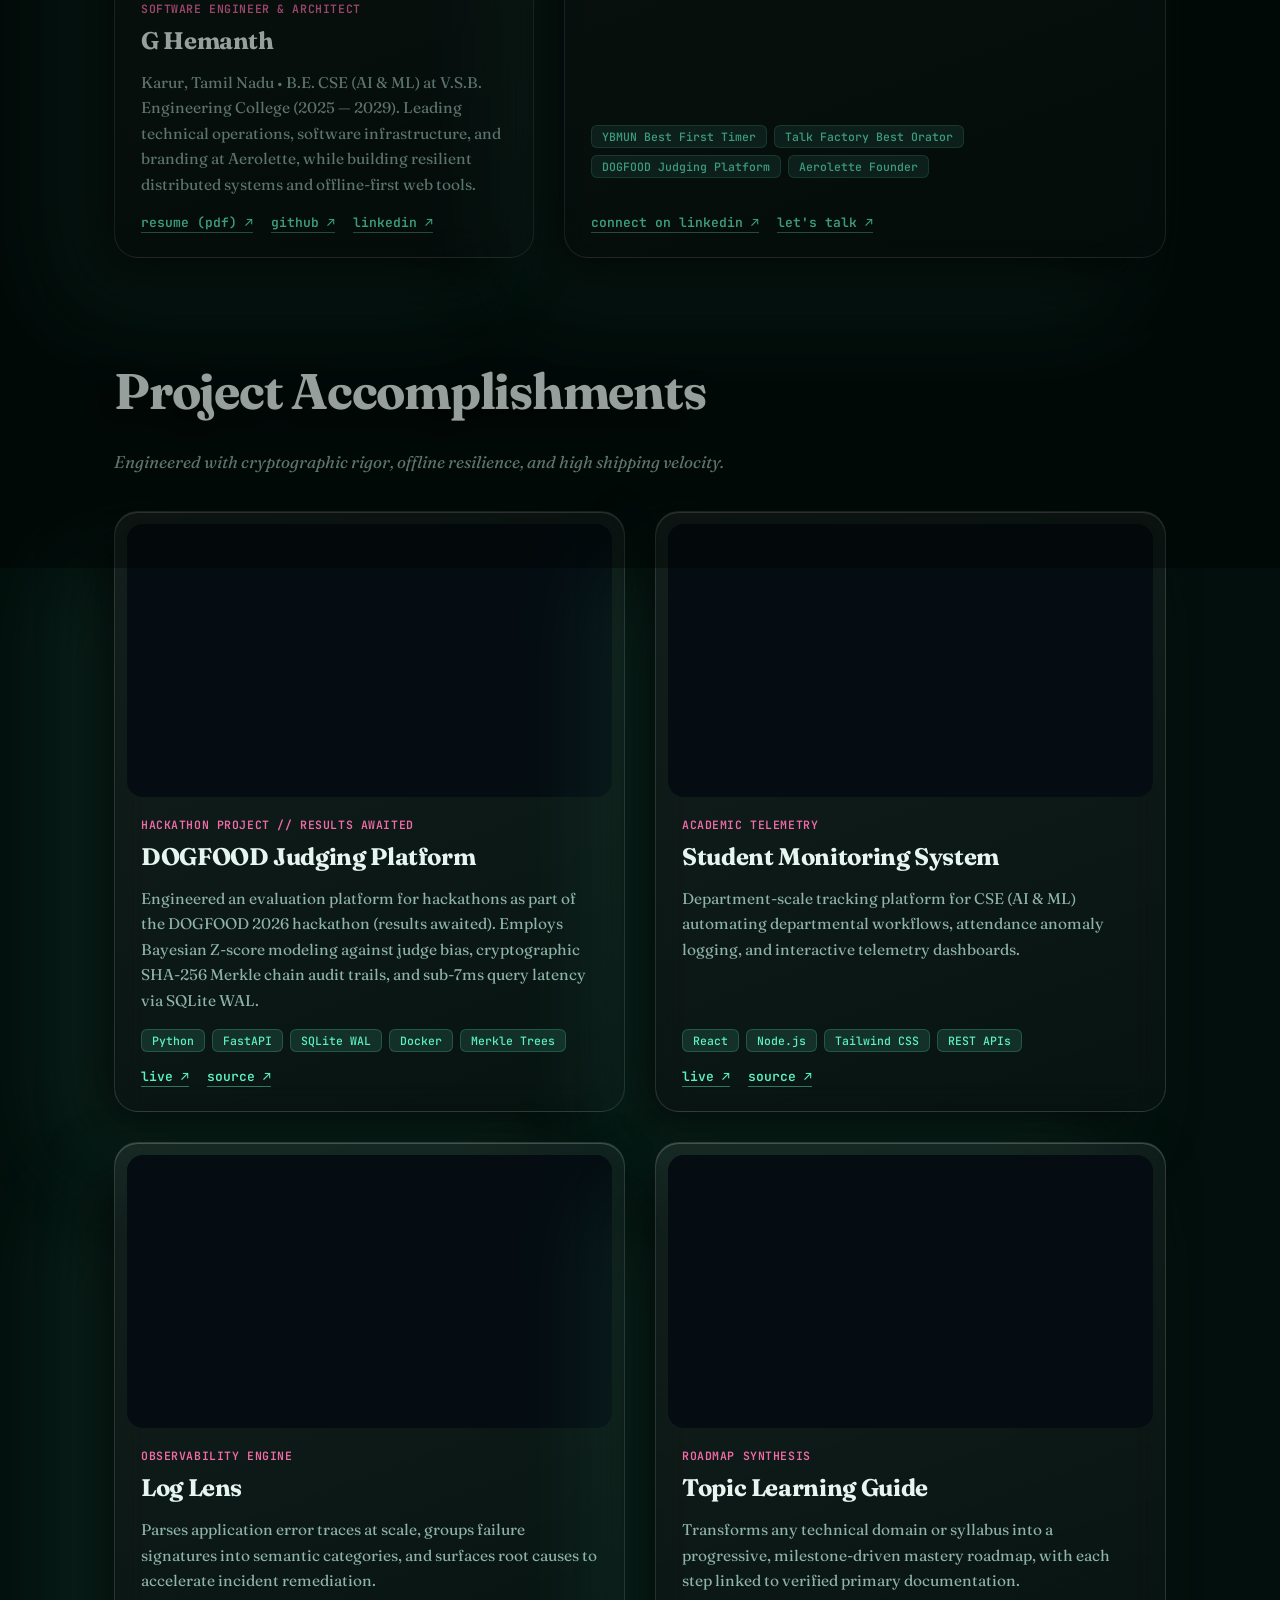
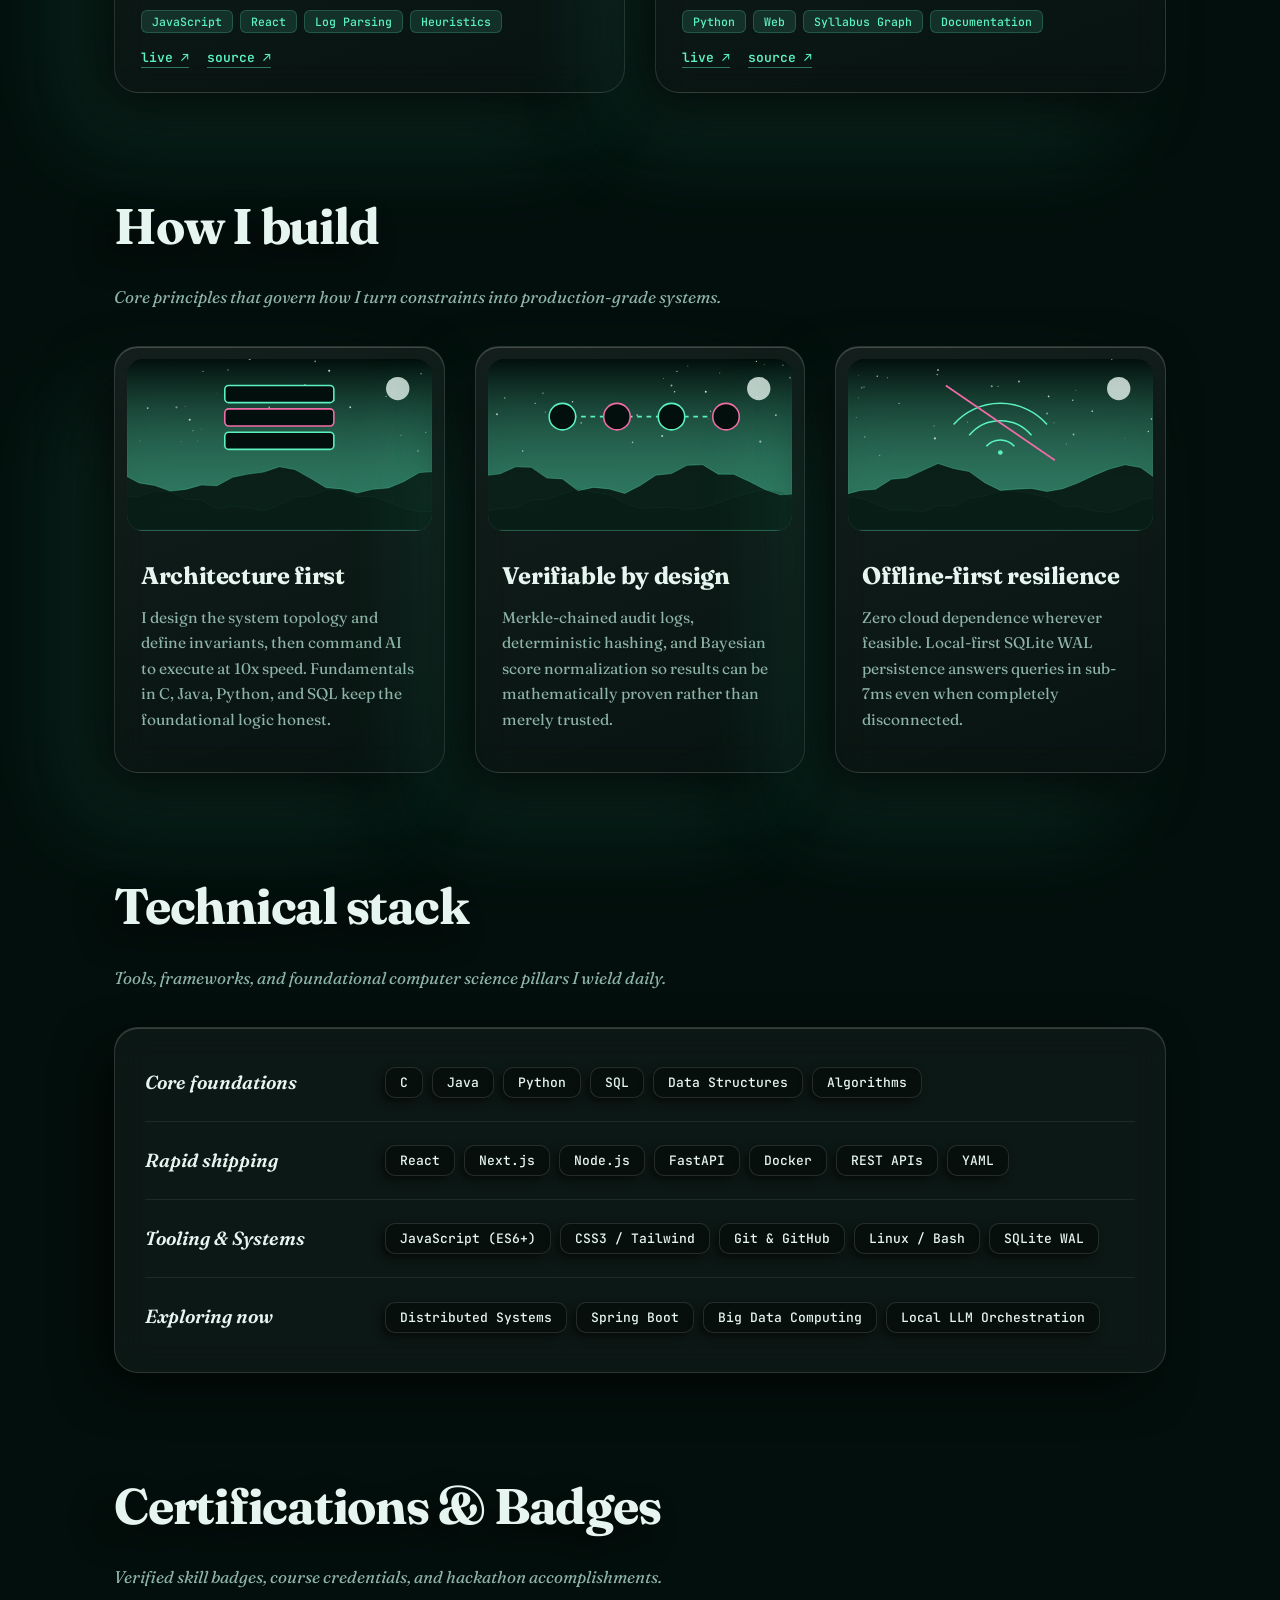
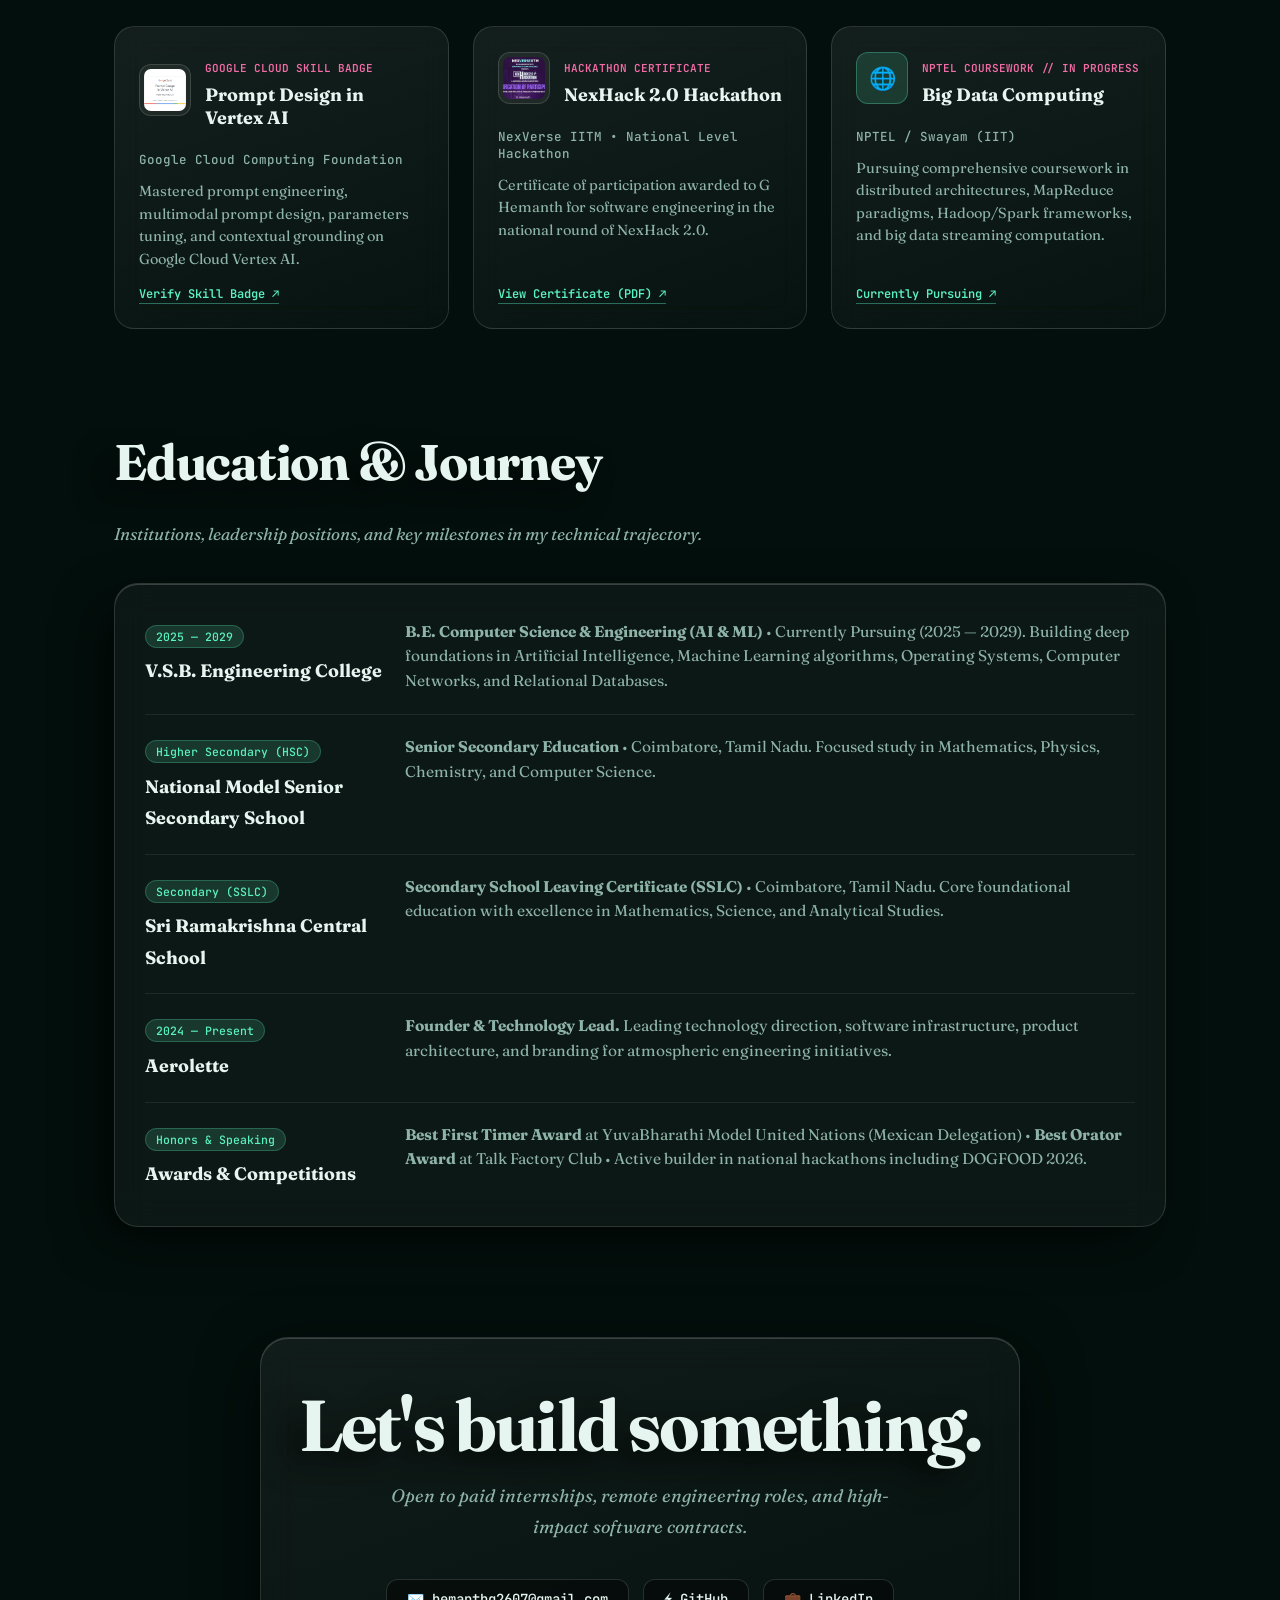
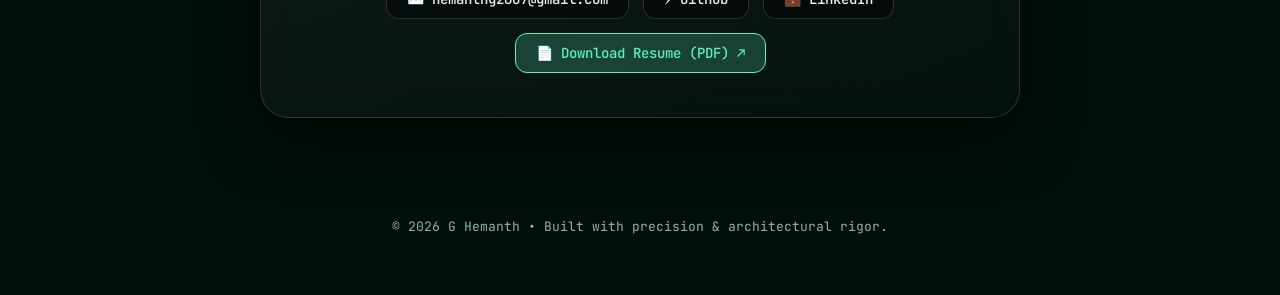
==== commit 07eacb15: "feat: update name to G Hemanth, remove add-credential card, and update education with BE 2025-2029, " ====
--- a/index.html
+++ b/index.html
@@ -3,9 +3,9 @@
 <head>
 <meta charset="utf-8">
 <meta name="viewport" content="width=device-width, initial-scale=1, viewport-fit=cover">
-<title>Hemanth Gopalsamy | Software Engineer &amp; Full-Stack Architect</title>
-<meta name="description" content="Portfolio of Hemanth Gopalsamy - Software Engineer building fast, provable, offline-first systems, and founder of Aerolette.">
-<meta name="author" content="Hemanth Gopalsamy">
+<title>G Hemanth | Software Engineer &amp; Full-Stack Architect</title>
+<meta name="description" content="Portfolio of G Hemanth - Software Engineer building fast, provable, offline-first systems, and founder of Aerolette.">
+<meta name="author" content="G Hemanth">
 <link rel="icon" type="image/jpeg" href="assets/avatar.jpg">
 <link rel="preconnect" href="https://fonts.googleapis.com">
 <link rel="preconnect" href="https://fonts.gstatic.com" crossorigin>
@@ -171,23 +171,19 @@
 .hero-name{
   margin:0;
   font-weight:700;
-  font-size:clamp(48px,8.8vw,104px);
-  line-height:.96;
+  font-size:clamp(52px,9vw,108px);
+  line-height:1;
   letter-spacing:-.04em;
   display:flex;
-  flex-direction:column;
+  flex-wrap:wrap;
+  align-items:baseline;
+  gap:clamp(12px,2vw,28px);
   filter:drop-shadow(calc(var(--sx)*2.2*1px) calc(var(--sy)*2.2*1px) 24px rgba(0,0,0,.8));
 }
 .hero-name .first-name{
-  display:block;
-  text-align:left;
+  color:var(--ink);
 }
 .hero-name .last-name{
-  display:block;
-  text-align:right;
-  font-size:.9em;
-  padding-right:clamp(12px,4vw,36px);
-  margin-top:6px;
   background:linear-gradient(135deg,var(--ink) 40%,var(--a) 100%);
   -webkit-background-clip:text;
   -webkit-text-fill-color:transparent;
@@ -620,7 +616,7 @@
 <main>
 <nav>
   <a href="#" class="brand">
-    <img src="assets/avatar.jpg" alt="Hemanth Gopalsamy" class="nav-avatar">
+    <img src="assets/avatar.jpg" alt="G Hemanth" class="nav-avatar">
     <span class="brand-name">hemanth.dev</span>
   </a>
   <div class="nav-menu">
@@ -642,12 +638,12 @@
     <span>Open for Internships, Contracts &amp; Remote Roles</span>
   </div>
   <h1 class="hero-name">
-    <span class="first-name">Hemanth</span>
-    <span class="last-name">Gopalsamy</span>
+    <span class="first-name">G</span>
+    <span class="last-name">Hemanth</span>
   </h1>
   <p class="lead">I build fast, provable, offline-first software, and I command the architecture as much as the code.</p>
   <div class="facts">
-    <span>B.E. CSE (AI &amp; ML) @ V.S.B.</span>
+    <span>B.E. CSE (AI &amp; ML) @ V.S.B. (2025 — 2029)</span>
     <span>Full-stack Architect</span>
     <span>Founder, Aerolette</span>
     <span>Hackathon Builder</span>
@@ -697,12 +693,12 @@
     <!-- Profile Card with FULL portrait photo -->
     <figure class="pic profile-card">
       <div class="fr">
-        <img src="assets/profile.jpg" alt="Hemanth Gopalsamy" class="card-photo">
+        <img src="assets/profile.jpg" alt="G Hemanth" class="card-photo">
       </div>
       <figcaption>
         <small>Software Engineer &amp; Architect</small>
-        <h3>Hemanth Gopalsamy</h3>
-        <p>Karur, Tamil Nadu • B.E. CSE (AI &amp; ML) at V.S.B. Engineering College. Leading technical operations, software infrastructure, and branding at Aerolette, while building resilient distributed systems and offline-first web tools.</p>
+        <h3>G Hemanth</h3>
+        <p>Karur, Tamil Nadu • B.E. CSE (AI &amp; ML) at V.S.B. Engineering College (2025 — 2029). Leading technical operations, software infrastructure, and branding at Aerolette, while building resilient distributed systems and offline-first web tools.</p>
         <div class="lk">
           <a href="assets/G_Hemanth_Resume.pdf" target="_blank" rel="noopener noreferrer">resume (pdf) ↗</a>
           <a href="https://github.com/hemanth2607-cyber" target="_blank" rel="noopener noreferrer">github ↗</a>
@@ -818,12 +814,6 @@
       <span class="cred-link">Currently Pursuing ↗</span>
     </div>
 
-    <!-- Extensible Slot Card for user to add more -->
-    <div class="cred-card cred-add-card">
-      <div style="font-size:32px;margin-bottom:8px">＋</div>
-      <h3 style="margin:0 0 6px;font-size:18px;font-weight:700">Add Next Credential</h3>
-      <p style="margin:0;font-size:13.5px;color:var(--mut);max-width:24ch">Ready to showcase your future internships, certifications &amp; badges.</p>
-    </div>
   </div>
 </section>
 
@@ -832,19 +822,36 @@
   <h2 class="rv">Education &amp; Journey</h2>
   <p class="sec-lead rv">Institutions, leadership positions, and key milestones in my technical trajectory.</p>
   <div class="slab rv">
+    <!-- Degree Education -->
+    <div class="timeline-row">
+      <div class="timeline-meta">
+        <span class="badge">2025 — 2029</span>
+        <h4>V.S.B. Engineering College</h4>
+      </div>
+      <p><strong>B.E. Computer Science &amp; Engineering (AI &amp; ML)</strong> • Currently Pursuing (2025 — 2029). Building deep foundations in Artificial Intelligence, Machine Learning algorithms, Operating Systems, Computer Networks, and Relational Databases.</p>
+    </div>
+    <!-- Higher Secondary (HSC) -->
+    <div class="timeline-row">
+      <div class="timeline-meta">
+        <span class="badge">Higher Secondary (HSC)</span>
+        <h4>National Model Senior Secondary School</h4>
+      </div>
+      <p><strong>Senior Secondary Education</strong> • Coimbatore, Tamil Nadu. Focused study in Mathematics, Physics, Chemistry, and Computer Science.</p>
+    </div>
+    <!-- Secondary (SSLC) -->
+    <div class="timeline-row">
+      <div class="timeline-meta">
+        <span class="badge">Secondary (SSLC)</span>
+        <h4>Sri Ramakrishna Central School</h4>
+      </div>
+      <p><strong>Secondary School Leaving Certificate (SSLC)</strong> • Coimbatore, Tamil Nadu. Core foundational education with excellence in Mathematics, Science, and Analytical Studies.</p>
+    </div>
     <div class="timeline-row">
       <div class="timeline-meta">
         <span class="badge">2024 — Present</span>
         <h4>Aerolette</h4>
       </div>
       <p><strong>Founder &amp; Technology Lead.</strong> Leading technology direction, software infrastructure, product architecture, and branding for atmospheric engineering initiatives.</p>
-    </div>
-    <div class="timeline-row">
-      <div class="timeline-meta">
-        <span class="badge">2023 — 2027</span>
-        <h4>V.S.B. Engineering College</h4>
-      </div>
-      <p><strong>B.E. Computer Science &amp; Engineering (AI &amp; ML)</strong> • CGPA: 7.2 / 10. Building deep foundations in Artificial Intelligence, Machine Learning algorithms, Operating Systems, Computer Networks, and Relational Databases.</p>
     </div>
     <div class="timeline-row">
       <div class="timeline-meta">
@@ -878,7 +885,7 @@
 </section>
 
 <footer>
-  <div>© 2026 Hemanth Gopalsamy • Built with precision &amp; architectural rigor.</div>
+  <div>&copy; 2026 G Hemanth &bull; Built with precision &amp; architectural rigor.</div>
 </footer>
 </main>
 
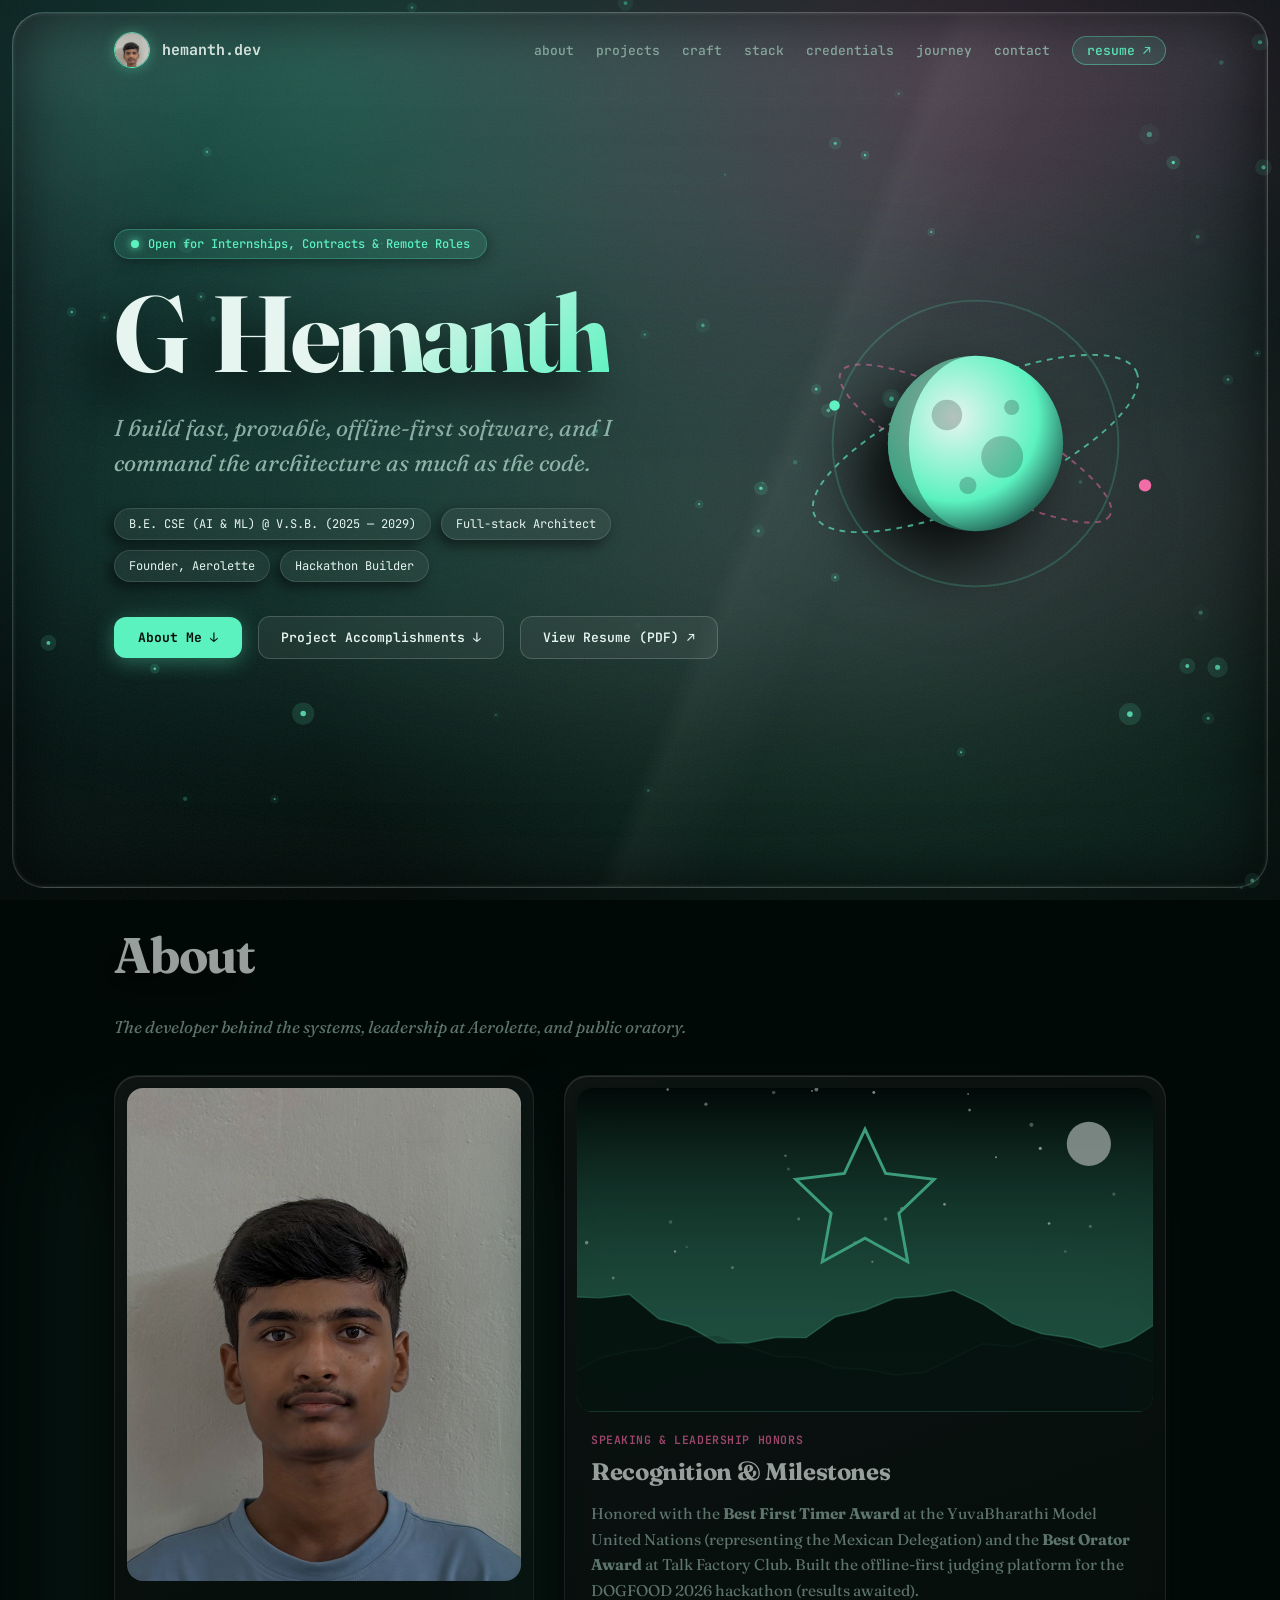
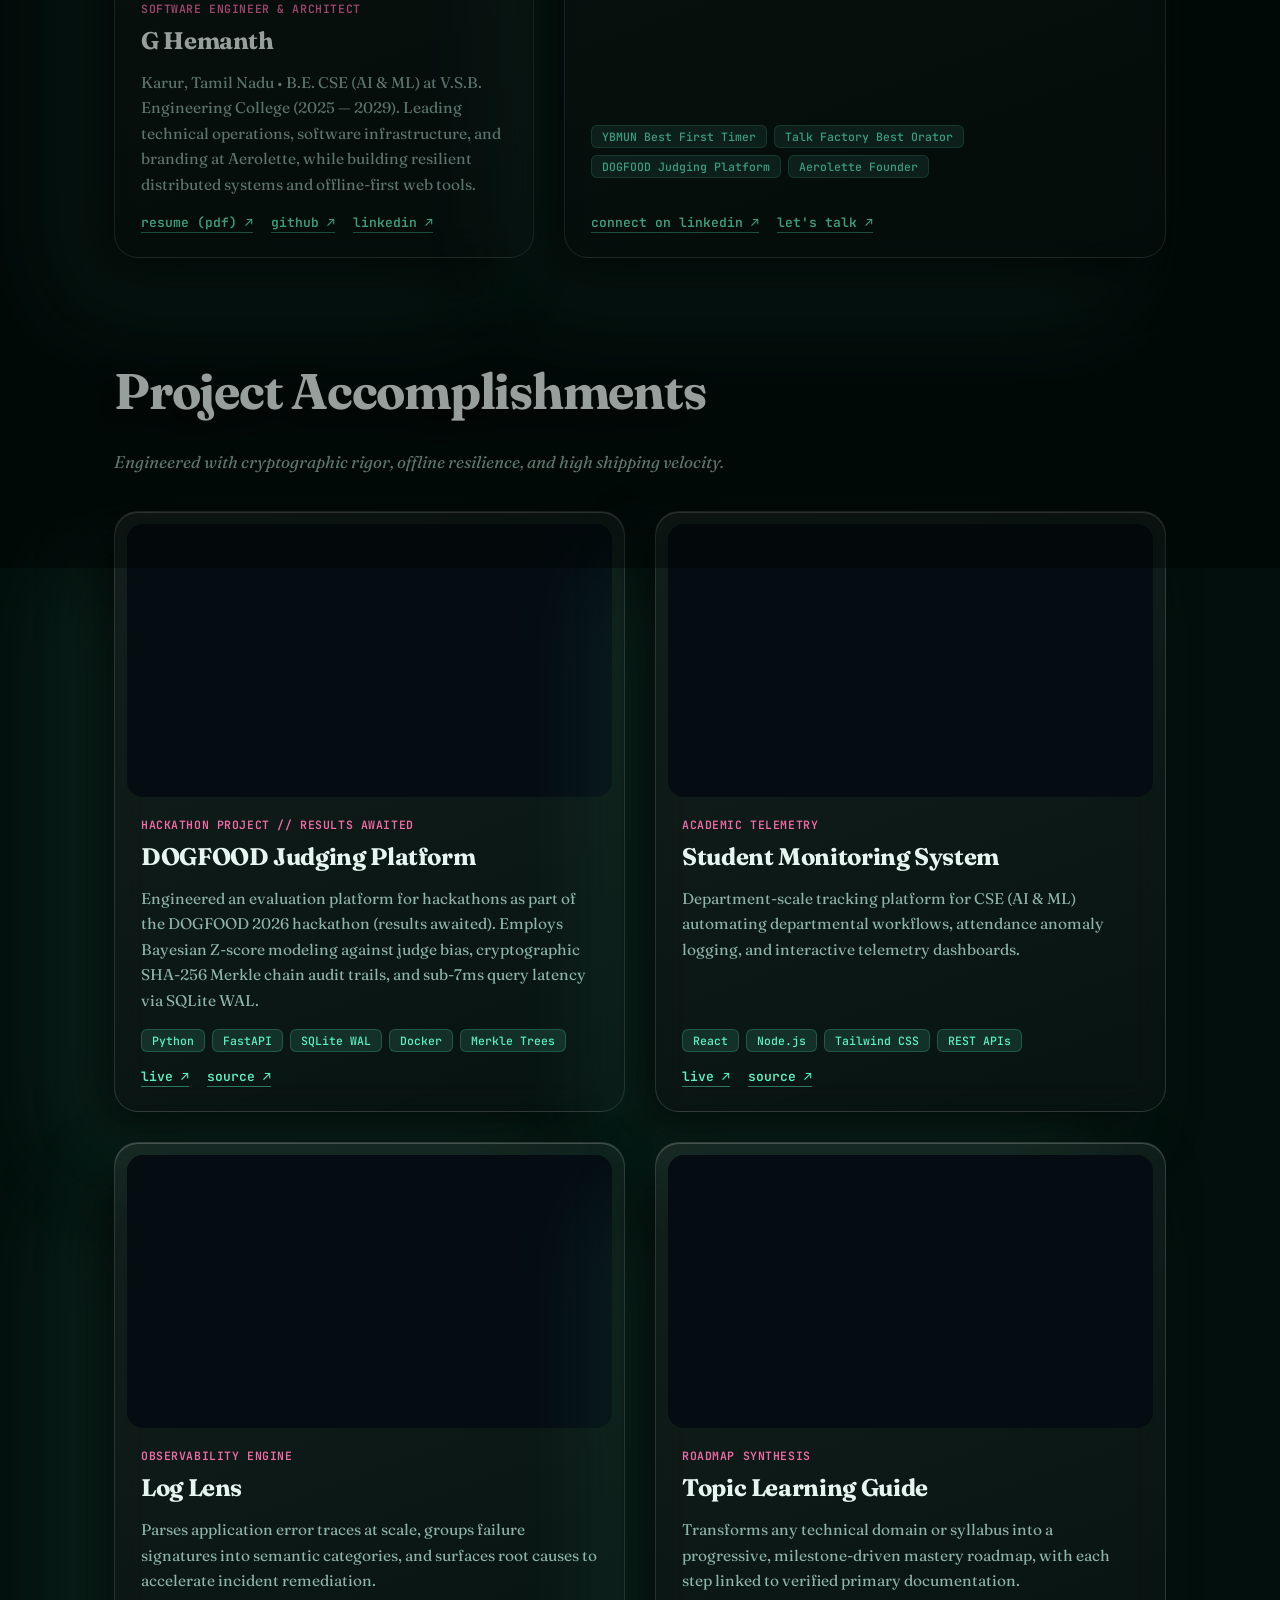
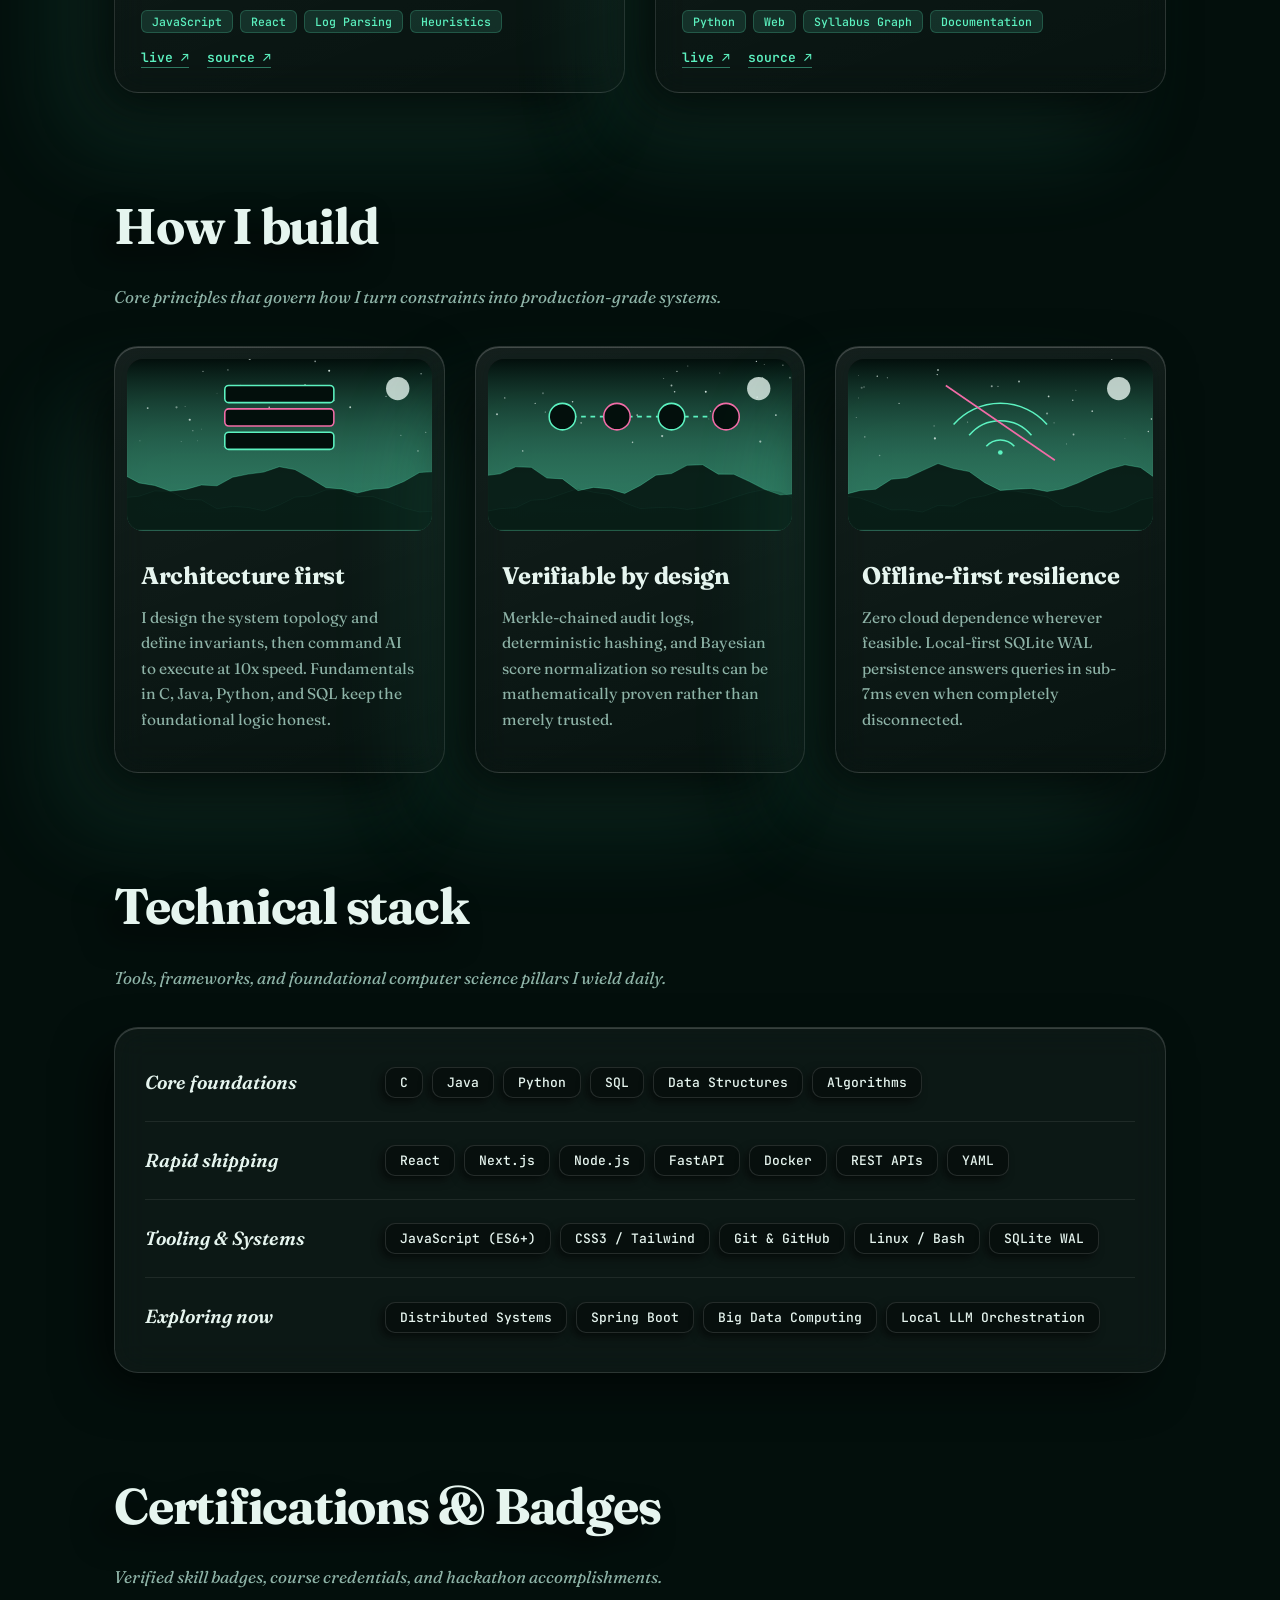
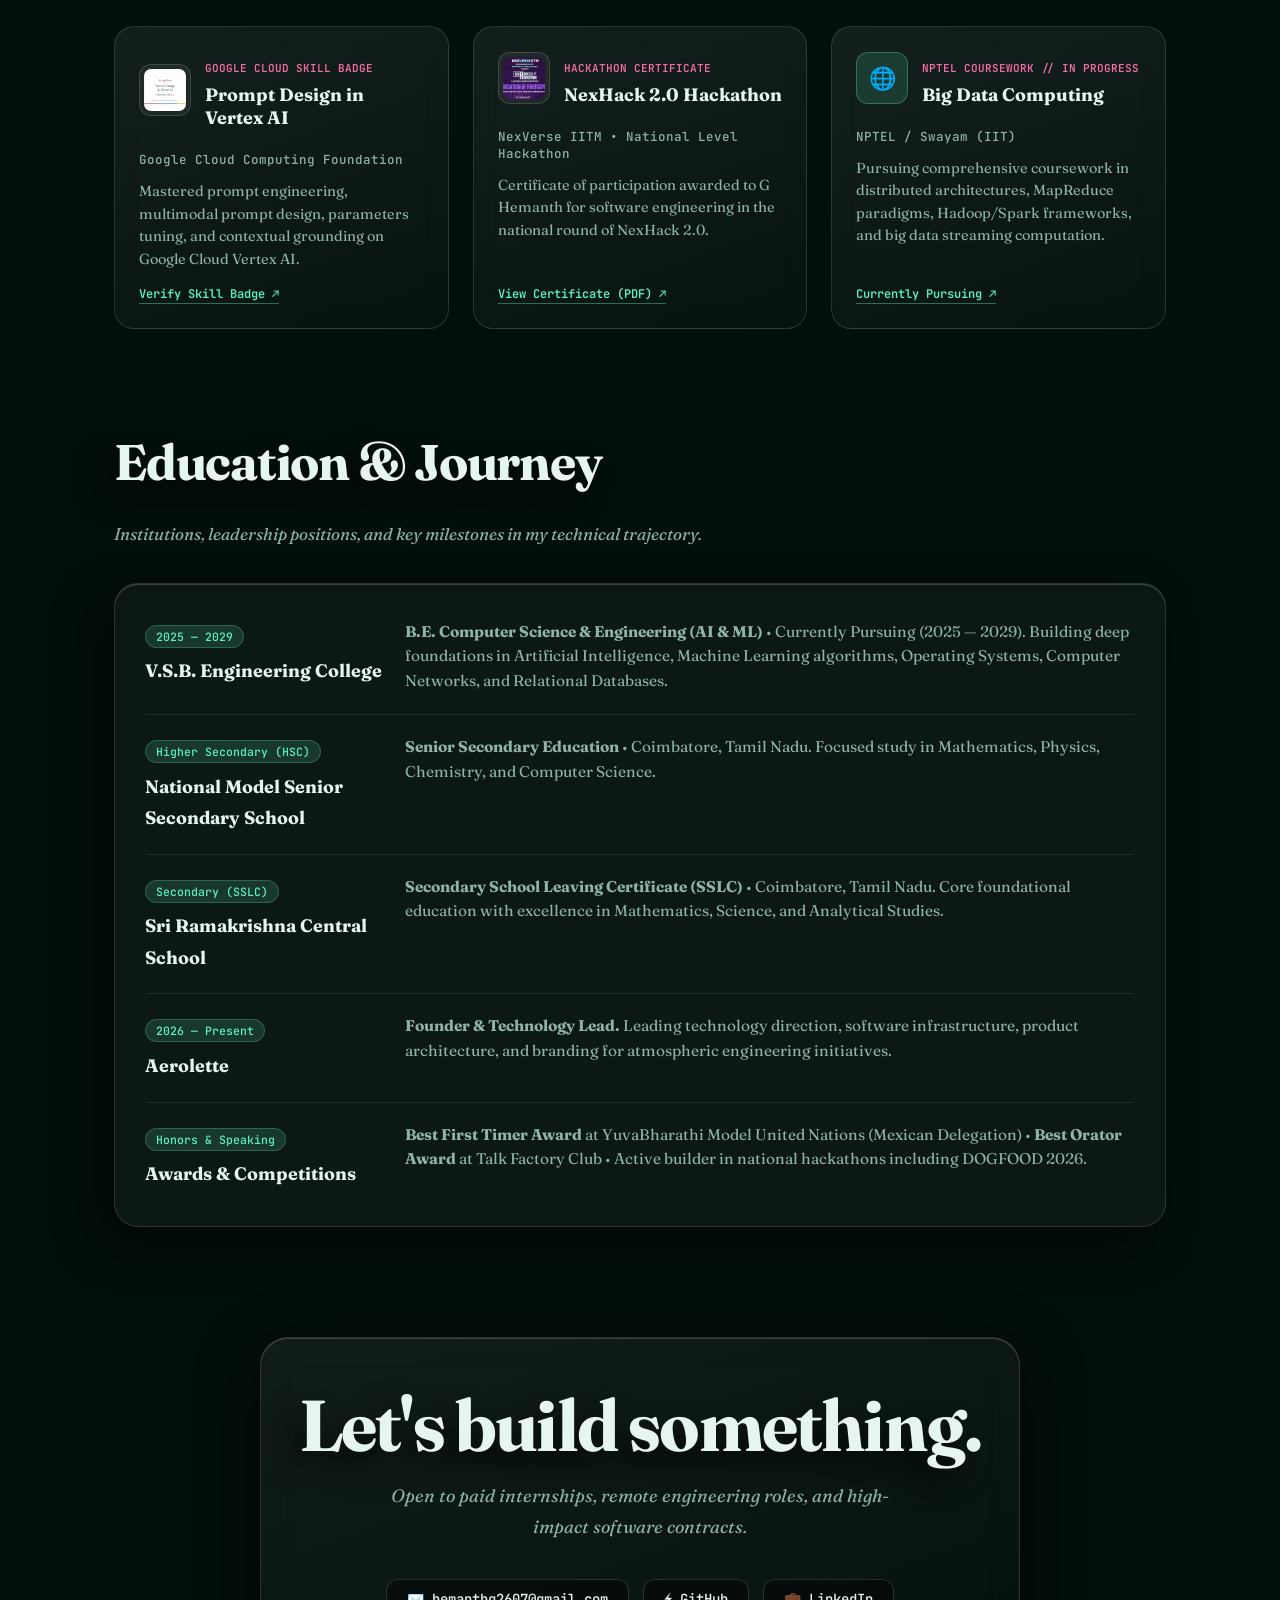
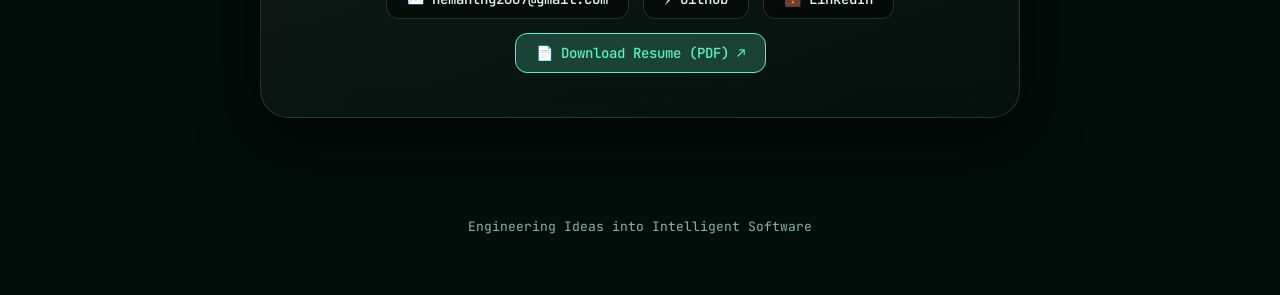
==== commit 382fb5f7: "feat: sync footer tagline and Aerolette timeline update" ====
--- a/index.html
+++ b/index.html
@@ -848,7 +848,7 @@
     </div>
     <div class="timeline-row">
       <div class="timeline-meta">
-        <span class="badge">2024 — Present</span>
+        <span class="badge">2026 — Present</span>
         <h4>Aerolette</h4>
       </div>
       <p><strong>Founder &amp; Technology Lead.</strong> Leading technology direction, software infrastructure, product architecture, and branding for atmospheric engineering initiatives.</p>
@@ -885,7 +885,7 @@
 </section>
 
 <footer>
-  <div>&copy; 2026 G Hemanth &bull; Built with precision &amp; architectural rigor.</div>
+  <div>Engineering Ideas into Intelligent Software</div>
 </footer>
 </main>
 
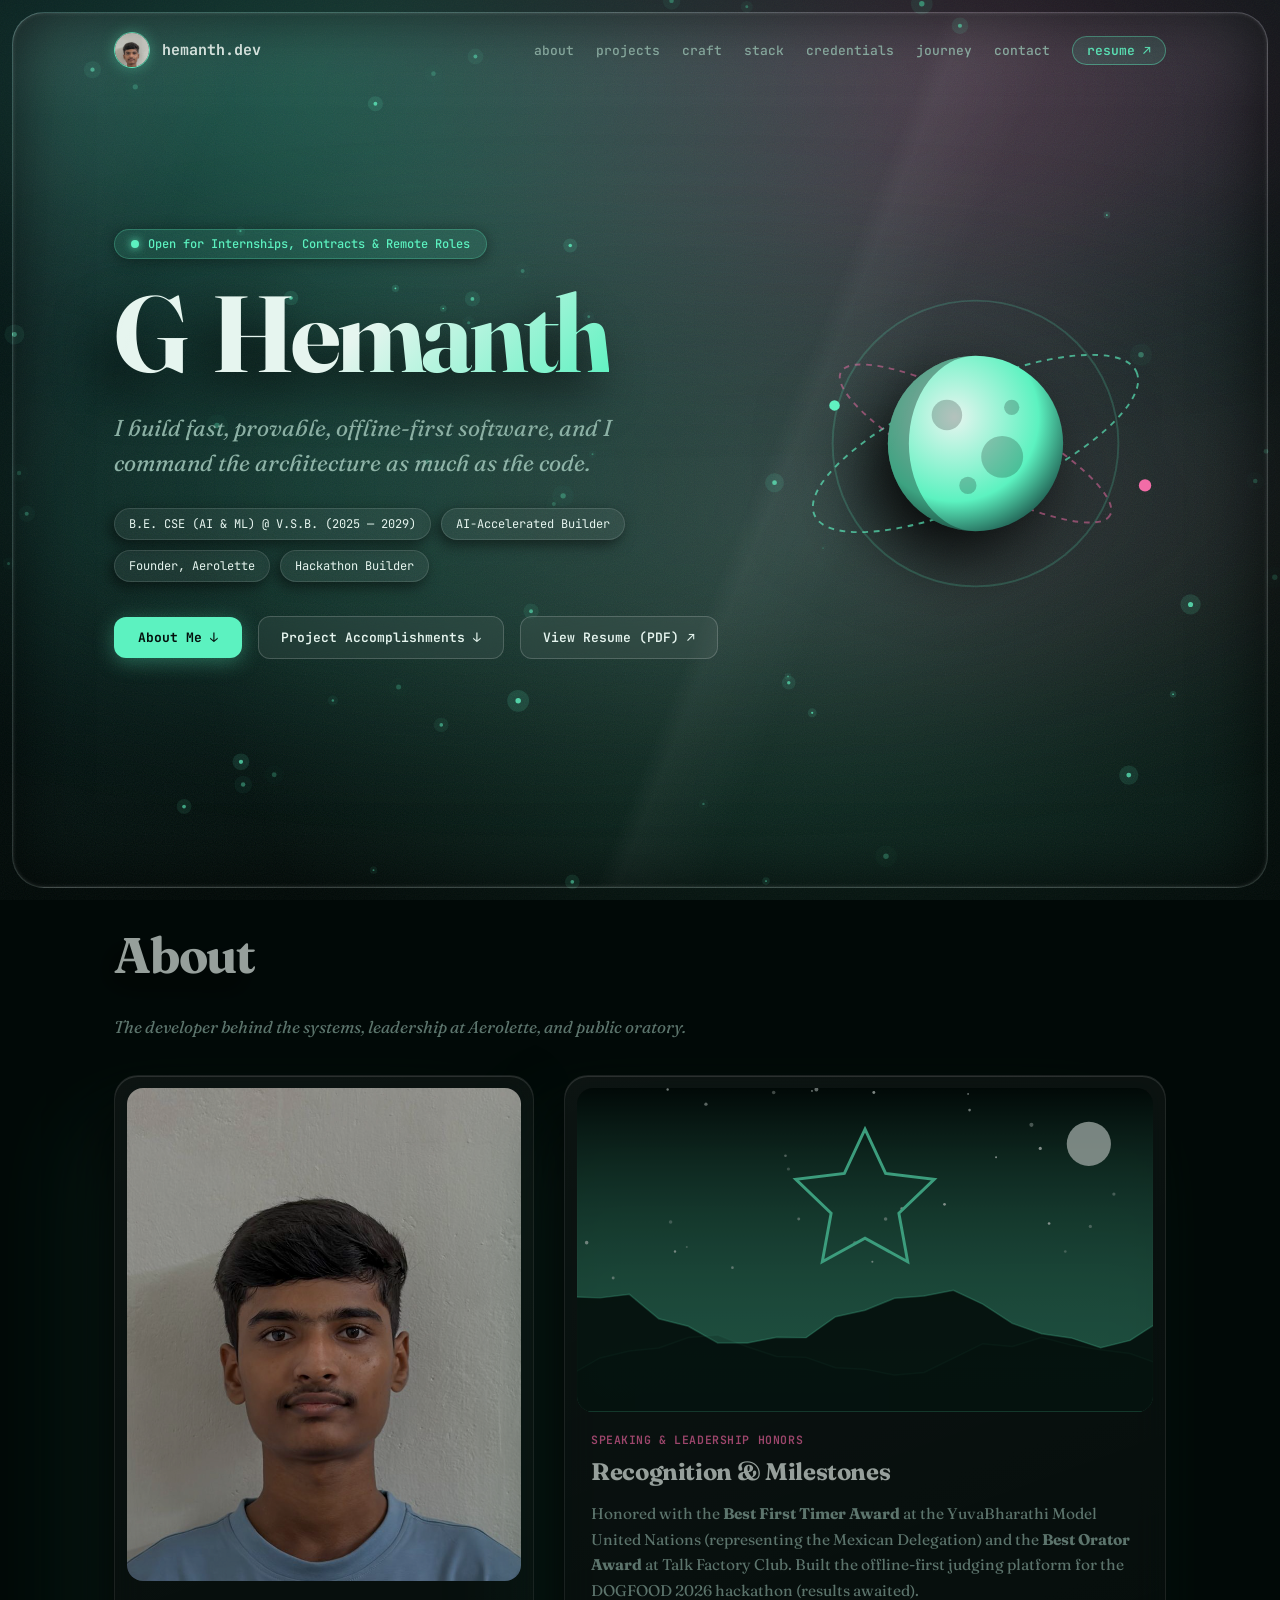
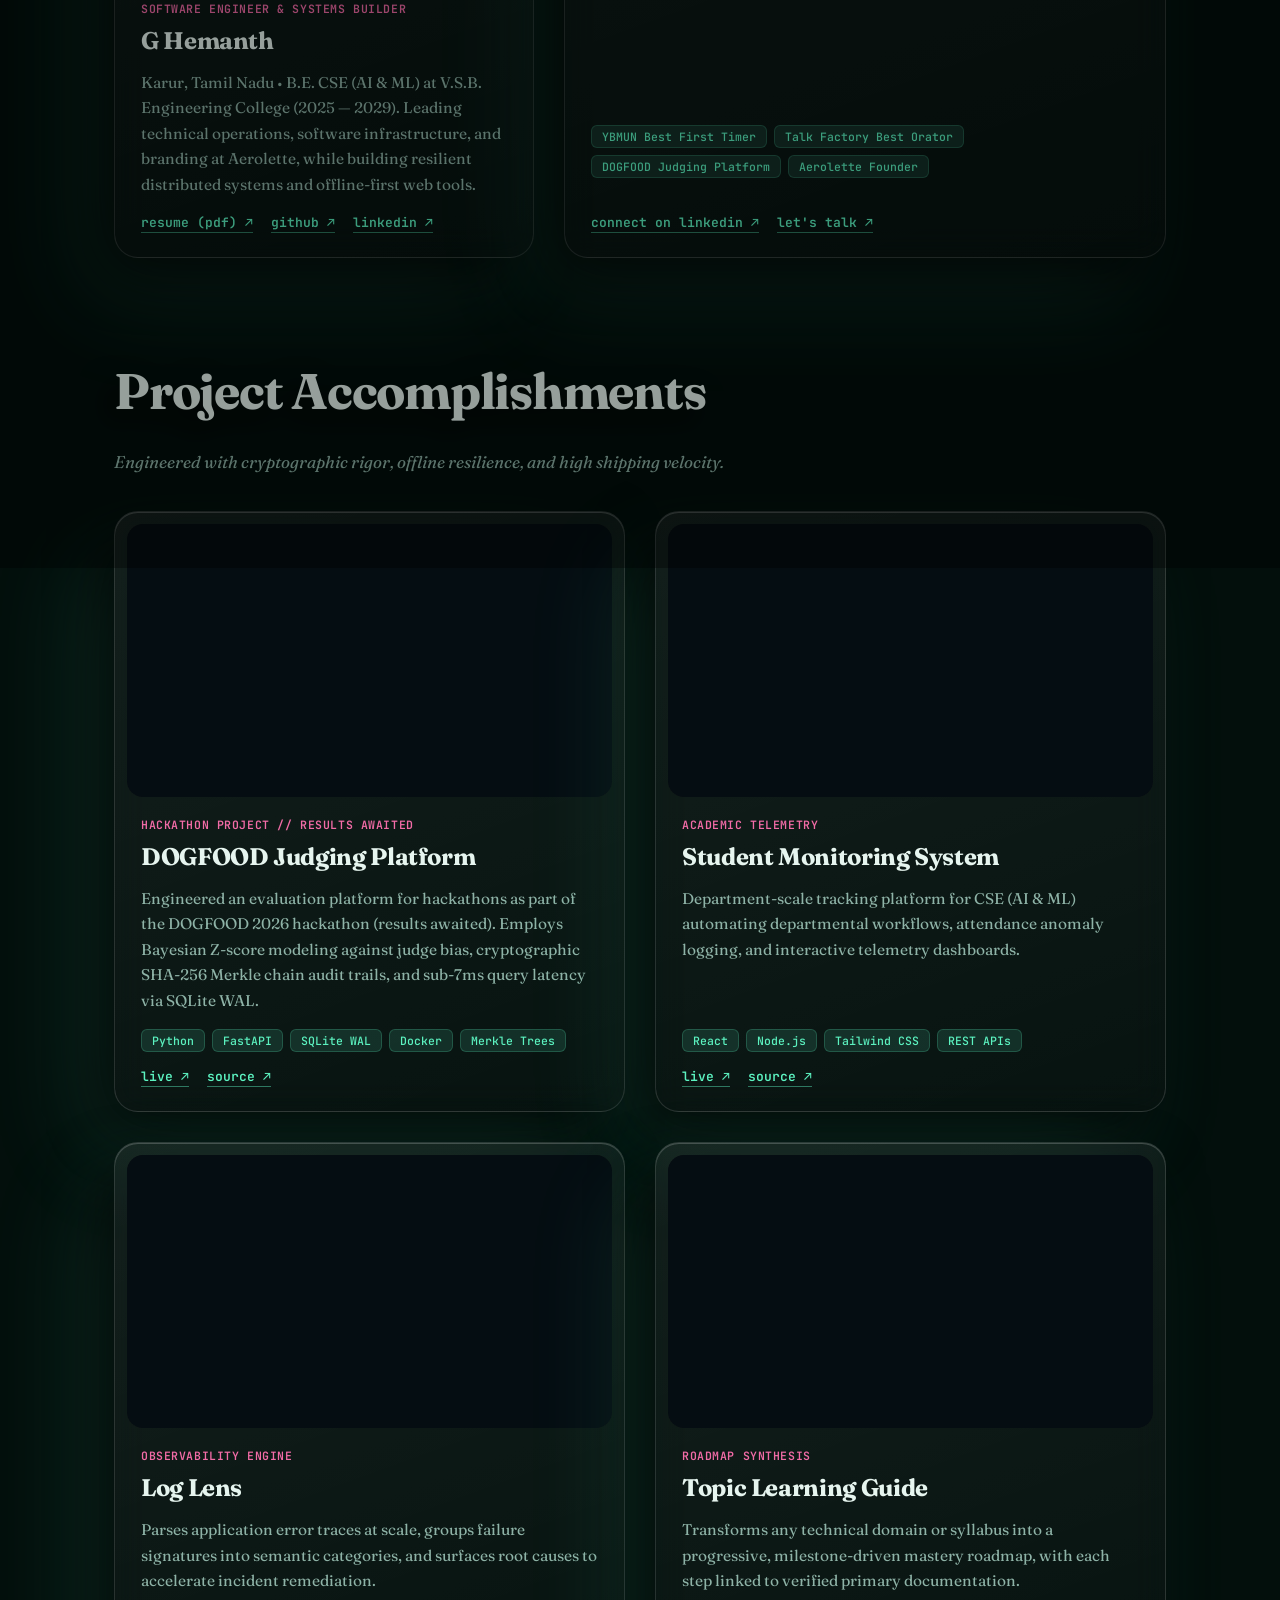
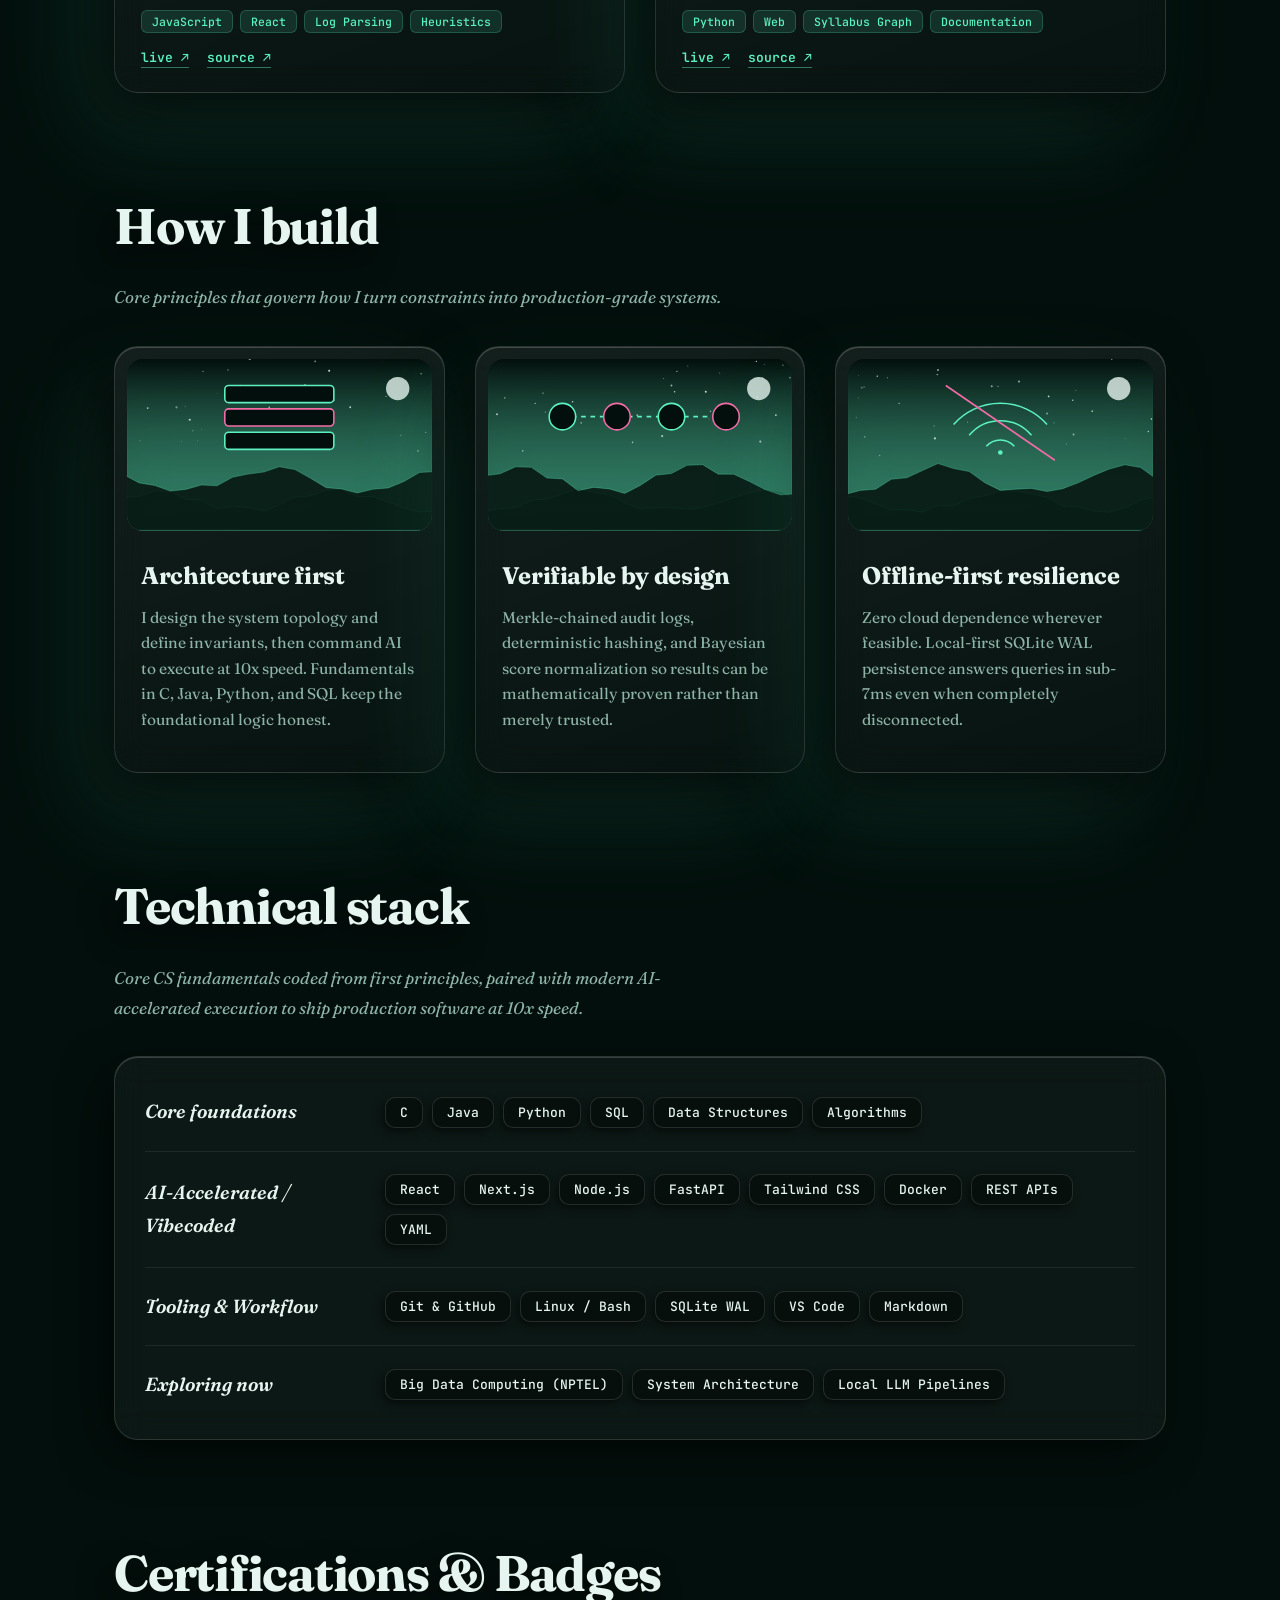
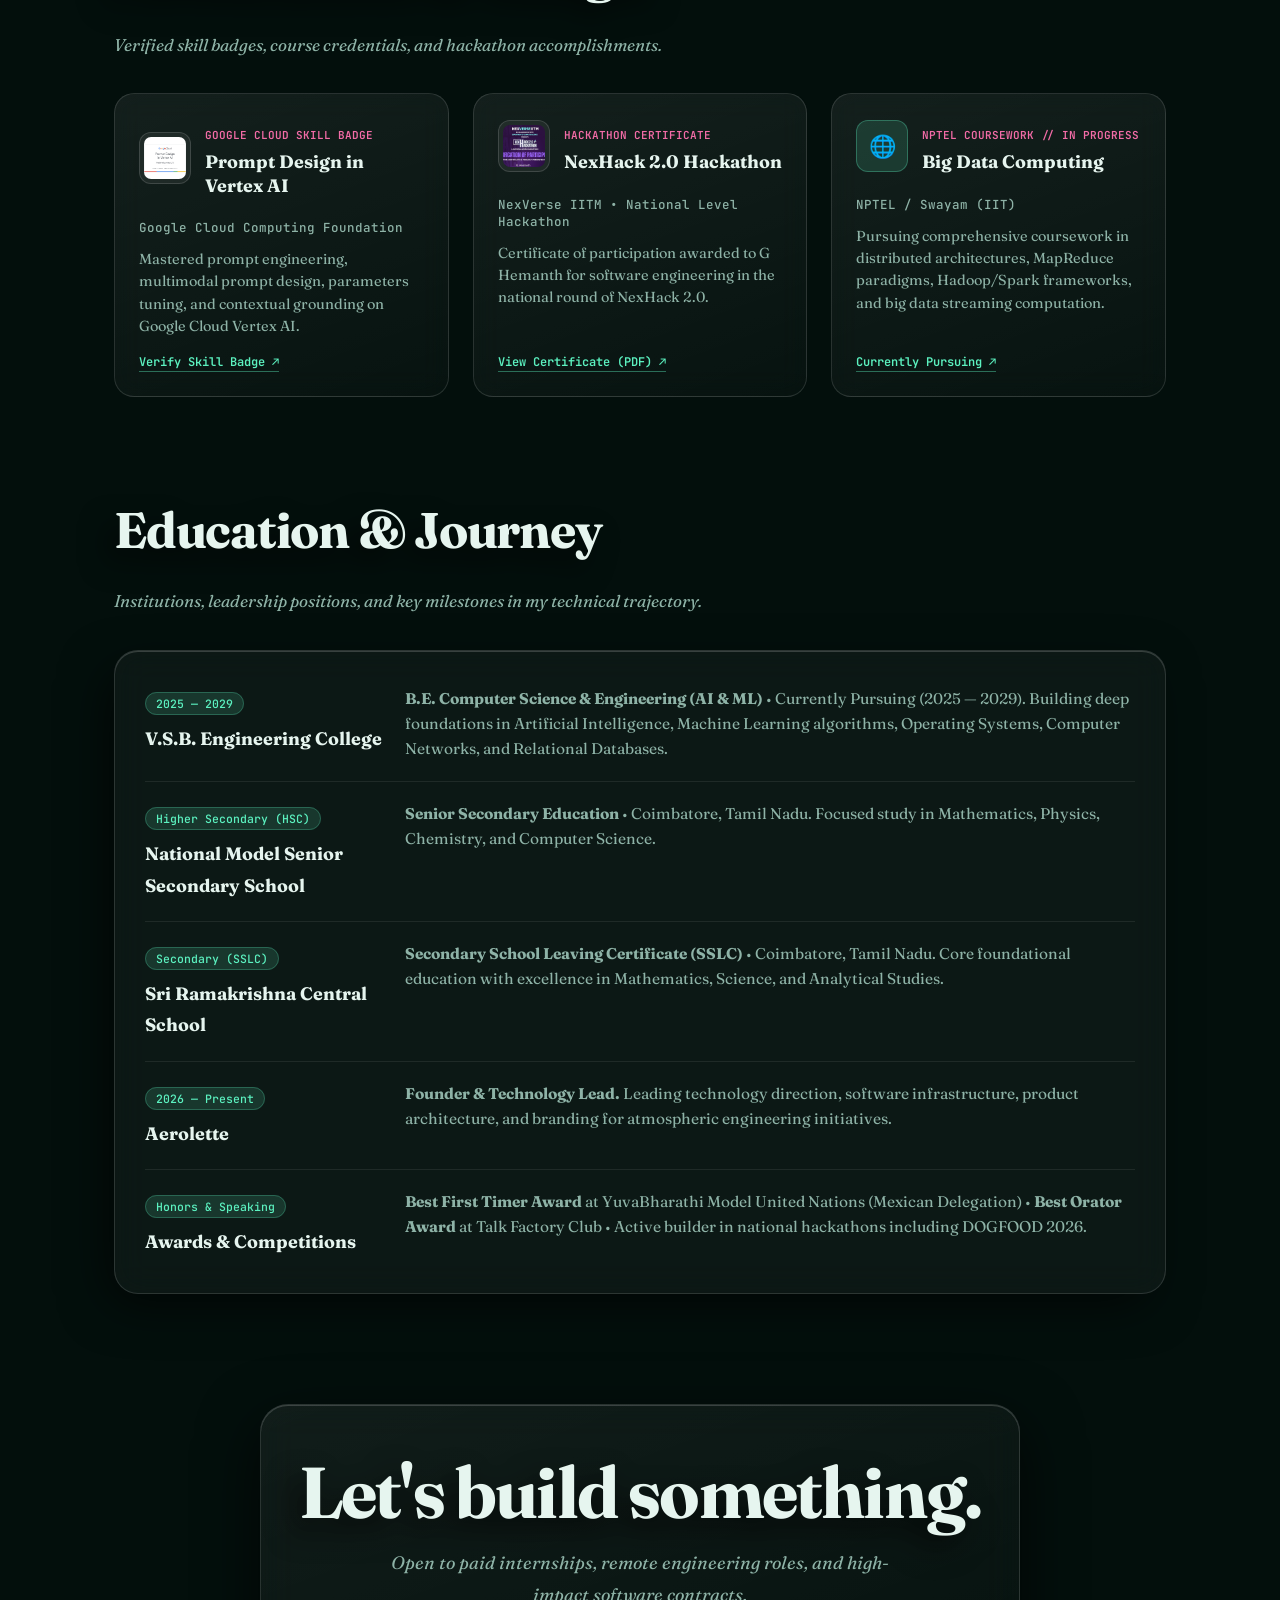
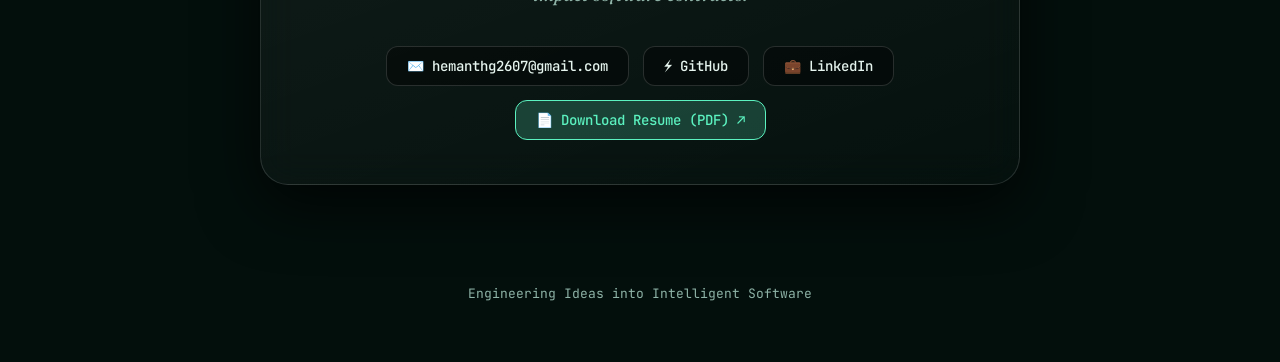
==== commit 7886b533: "feat: transparently position web frameworks as AI-Accelerated / Vibecoded and update title to AI-Acc" ====
--- a/index.html
+++ b/index.html
@@ -3,7 +3,7 @@
 <head>
 <meta charset="utf-8">
 <meta name="viewport" content="width=device-width, initial-scale=1, viewport-fit=cover">
-<title>G Hemanth | Software Engineer &amp; Full-Stack Architect</title>
+<title>G Hemanth | Software Engineer &amp; AI-Accelerated Builder</title>
 <meta name="description" content="Portfolio of G Hemanth - Software Engineer building fast, provable, offline-first systems, and founder of Aerolette.">
 <meta name="author" content="G Hemanth">
 <link rel="icon" type="image/jpeg" href="assets/avatar.jpg">
@@ -644,7 +644,7 @@
   <p class="lead">I build fast, provable, offline-first software, and I command the architecture as much as the code.</p>
   <div class="facts">
     <span>B.E. CSE (AI &amp; ML) @ V.S.B. (2025 — 2029)</span>
-    <span>Full-stack Architect</span>
+    <span>AI-Accelerated Builder</span>
     <span>Founder, Aerolette</span>
     <span>Hackathon Builder</span>
   </div>
@@ -696,7 +696,7 @@
         <img src="assets/profile.jpg" alt="G Hemanth" class="card-photo">
       </div>
       <figcaption>
-        <small>Software Engineer &amp; Architect</small>
+        <small>Software Engineer &amp; Systems Builder</small>
         <h3>G Hemanth</h3>
         <p>Karur, Tamil Nadu • B.E. CSE (AI &amp; ML) at V.S.B. Engineering College (2025 — 2029). Leading technical operations, software infrastructure, and branding at Aerolette, while building resilient distributed systems and offline-first web tools.</p>
         <div class="lk">
@@ -744,23 +744,23 @@
 
 <section id="stack">
   <h2 class="rv">Technical stack</h2>
-  <p class="sec-lead rv">Tools, frameworks, and foundational computer science pillars I wield daily.</p>
+  <p class="sec-lead rv">Core CS fundamentals coded from first principles, paired with modern AI-accelerated execution to ship production software at 10x speed.</p>
   <div class="slab rv">
     <div class="row">
       <h4>Core foundations</h4>
       <div><span>C</span><span>Java</span><span>Python</span><span>SQL</span><span>Data Structures</span><span>Algorithms</span></div>
     </div>
     <div class="row">
-      <h4>Rapid shipping</h4>
-      <div><span>React</span><span>Next.js</span><span>Node.js</span><span>FastAPI</span><span>Docker</span><span>REST APIs</span><span>YAML</span></div>
+      <h4>AI-Accelerated / Vibecoded</h4>
+      <div><span>React</span><span>Next.js</span><span>Node.js</span><span>FastAPI</span><span>Tailwind CSS</span><span>Docker</span><span>REST APIs</span><span>YAML</span></div>
     </div>
     <div class="row">
-      <h4>Tooling &amp; Systems</h4>
-      <div><span>JavaScript (ES6+)</span><span>CSS3 / Tailwind</span><span>Git &amp; GitHub</span><span>Linux / Bash</span><span>SQLite WAL</span></div>
+      <h4>Tooling &amp; Workflow</h4>
+      <div><span>Git &amp; GitHub</span><span>Linux / Bash</span><span>SQLite WAL</span><span>VS Code</span><span>Markdown</span></div>
     </div>
     <div class="row">
       <h4>Exploring now</h4>
-      <div><span>Distributed Systems</span><span>Spring Boot</span><span>Big Data Computing</span><span>Local LLM Orchestration</span></div>
+      <div><span>Big Data Computing (NPTEL)</span><span>System Architecture</span><span>Local LLM Pipelines</span></div>
     </div>
   </div>
 </section>
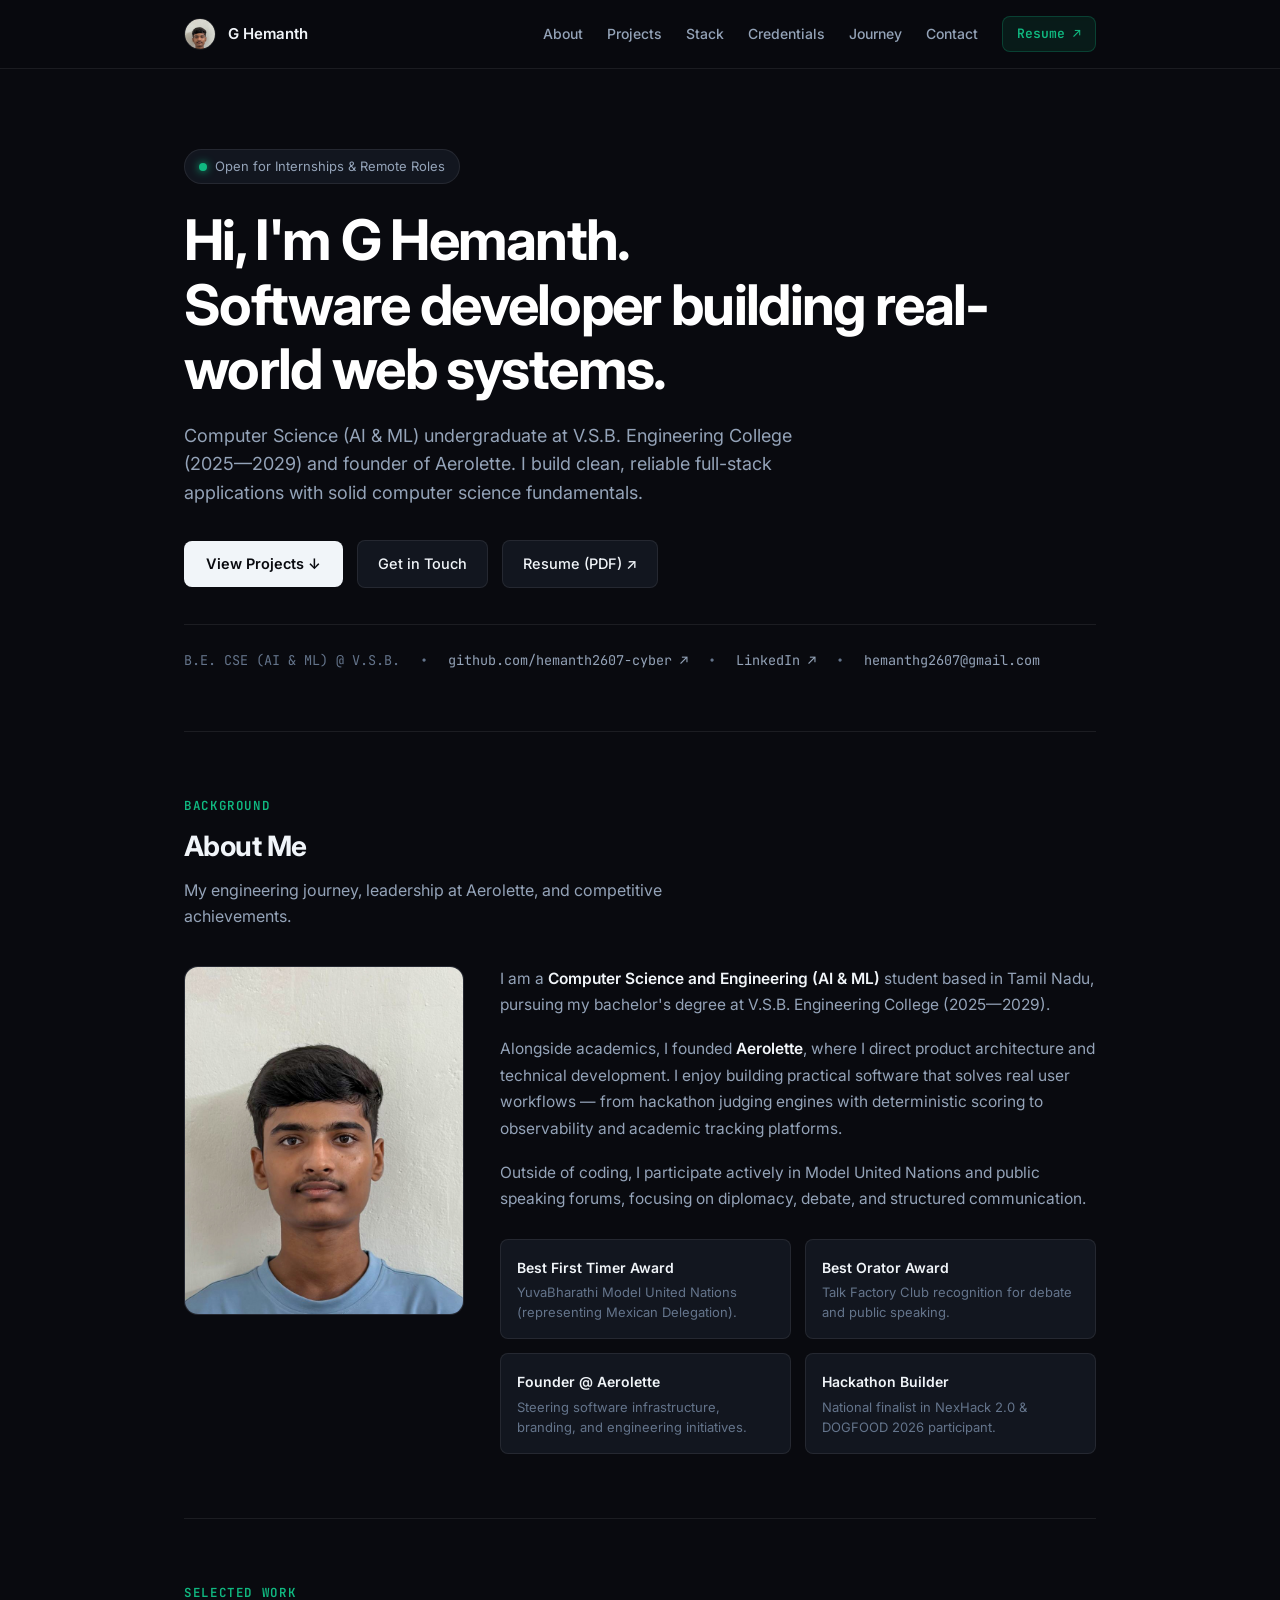
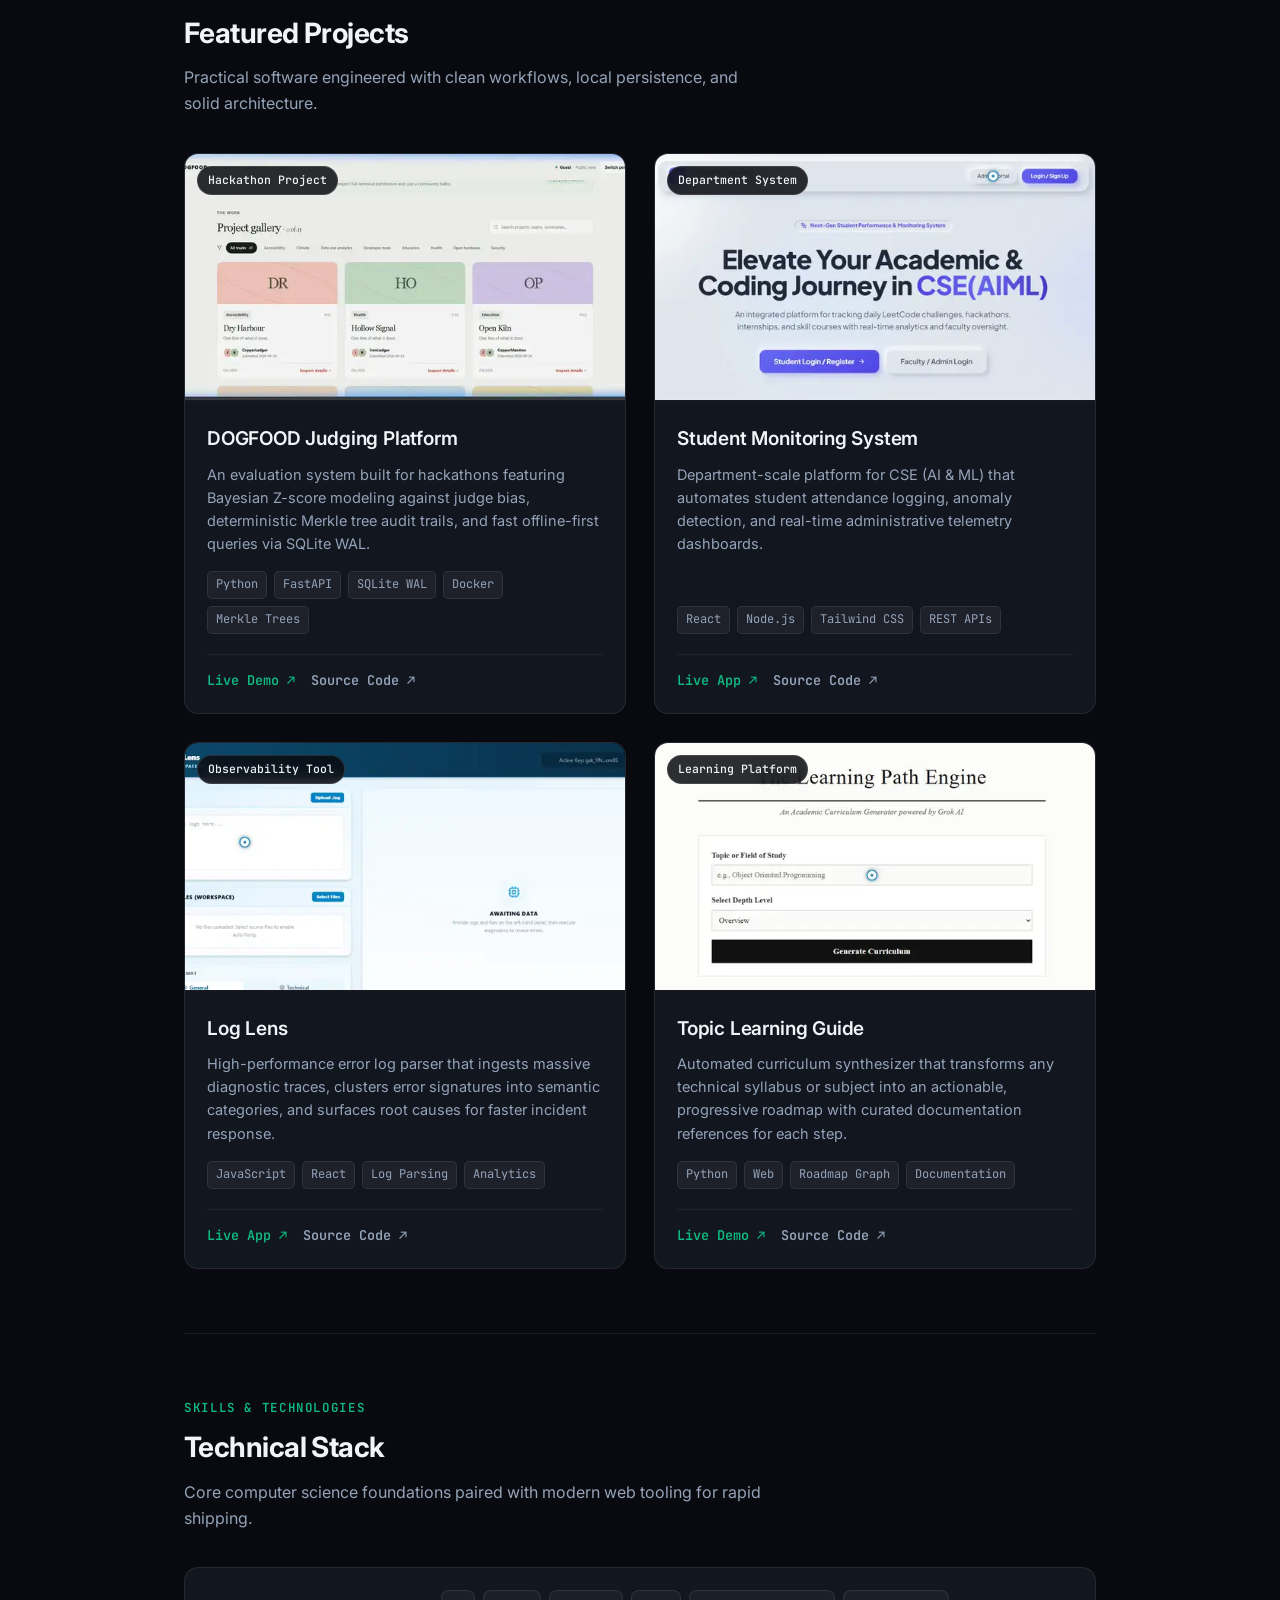
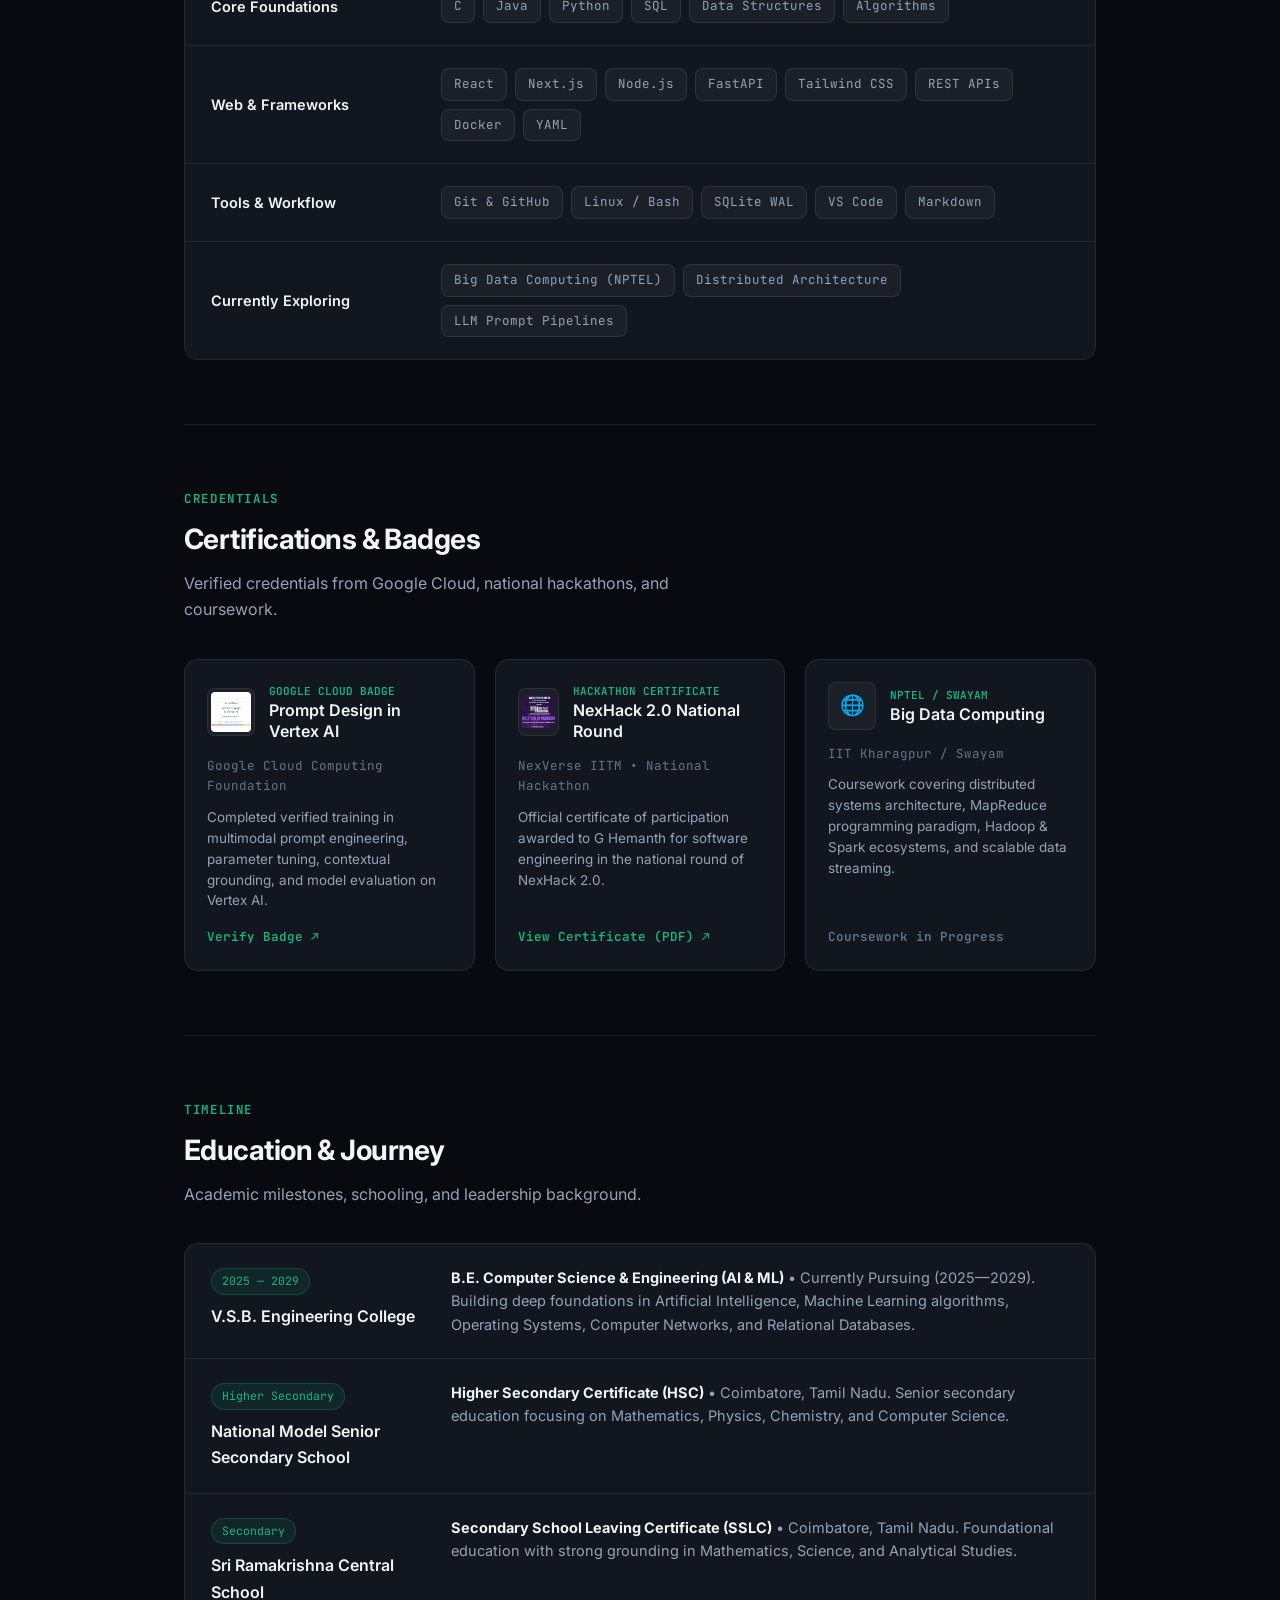
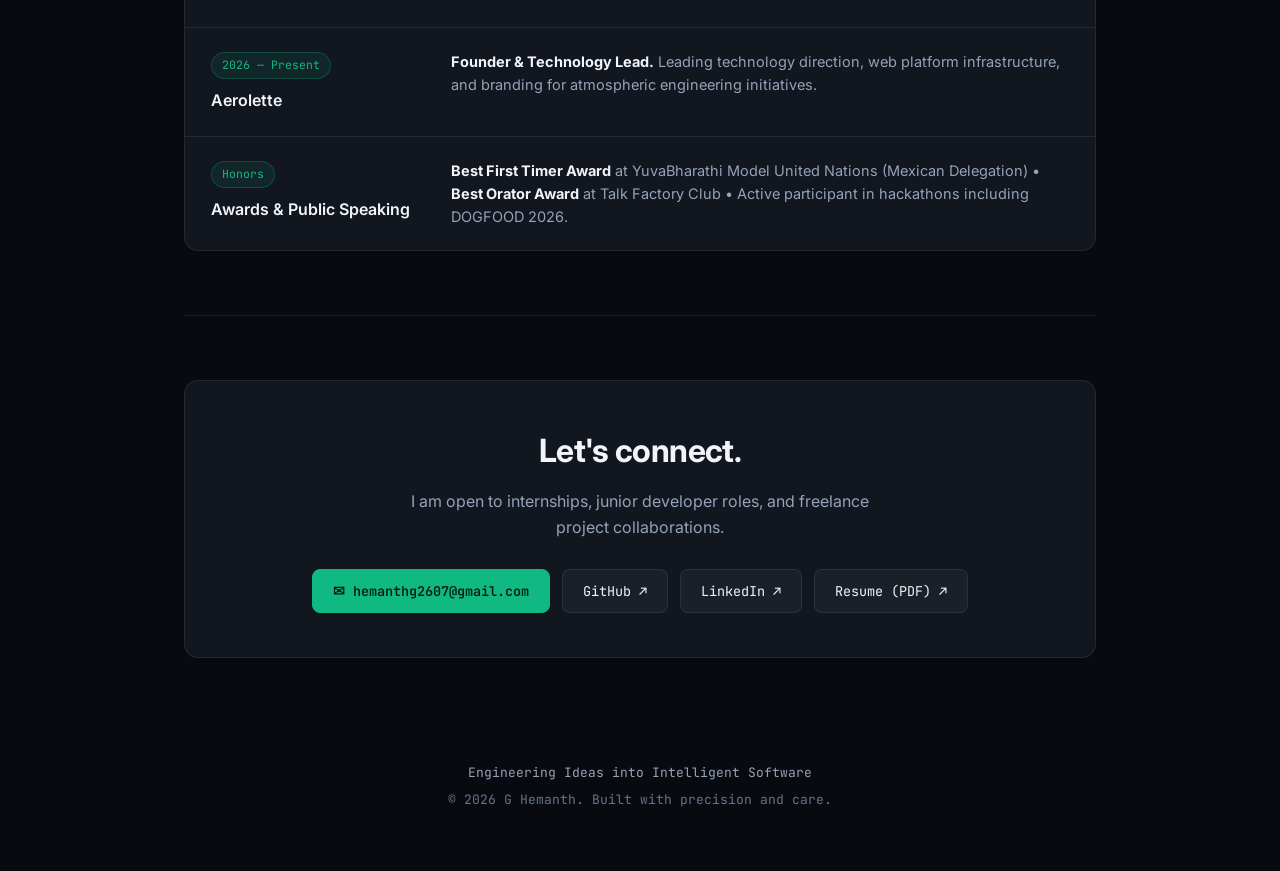
==== commit b2a3e99c: "refactor: redesign UI with clean, lightweight human-centered design and eliminate AI slop" ====
--- a/index.html
+++ b/index.html
@@ -3,1055 +3,1220 @@
 <head>
 <meta charset="utf-8">
 <meta name="viewport" content="width=device-width, initial-scale=1, viewport-fit=cover">
-<title>G Hemanth | Software Engineer &amp; AI-Accelerated Builder</title>
-<meta name="description" content="Portfolio of G Hemanth - Software Engineer building fast, provable, offline-first systems, and founder of Aerolette.">
+<title>G Hemanth — Software Engineer</title>
+<meta name="description" content="Portfolio of G Hemanth — Computer Science undergraduate at V.S.B. Engineering College and founder of Aerolette. Building full-stack web applications and tools.">
 <meta name="author" content="G Hemanth">
 <link rel="icon" type="image/jpeg" href="assets/avatar.jpg">
 <link rel="preconnect" href="https://fonts.googleapis.com">
 <link rel="preconnect" href="https://fonts.gstatic.com" crossorigin>
-<link href="https://fonts.googleapis.com/css2?family=Fraunces:ital,opsz,wght@0,9..144,400;0,9..144,600;0,9..144,700;1,9..144,500&family=JetBrains+Mono:wght@400;500;600;700&display=swap" rel="stylesheet">
+<link href="https://fonts.googleapis.com/css2?family=Inter:wght@400;500;600;700&family=JetBrains+Mono:wght@400;500;600&display=swap" rel="stylesheet">
 <style>
-:root{
-  --bg1:#030f0c;
-  --bg2:#082225;
-  --a:#5cf2c0;
-  --b:#f26ca7;
-  --ink:#e6f5ef;
-  --mut:#8eb3a7;
-  --card-bg:linear-gradient(160deg,rgba(255,255,255,.07),rgba(255,255,255,.02));
-  --border-light:rgba(255,255,255,.13);
-  --sx:0;
-  --sy:14;
-  --mx:50vw;
-  --my:30vh;
-  color-scheme:dark;
-  box-sizing:border-box;
-  padding-top:env(safe-area-inset-top,0px);
-  padding-bottom:env(safe-area-inset-bottom,0px);
-}
-html{scroll-behavior:smooth;scroll-padding-top:80px}
-*{box-sizing:border-box}
-body{
-  margin:0;
-  background:var(--bg1);
-  color:var(--ink);
-  font:17px/1.75 'Fraunces',Georgia,serif;
-  overflow-x:hidden;
-  -webkit-font-smoothing:antialiased;
-  -moz-osx-font-smoothing:grayscale;
-}
-a{color:var(--a);text-decoration:none}
-a:focus-visible,button:focus-visible{outline:2px solid var(--a);outline-offset:3px}
-
-/* Ambient canvas & backdrop */
-.wall{
-  position:fixed;
-  inset:0;
-  z-index:0;
-  background:radial-gradient(1000px circle at var(--mx) var(--my),color-mix(in srgb,var(--a) 18%,transparent),transparent 62%),linear-gradient(165deg,var(--bg2),var(--bg1) 75%);
-}
-.rib{
-  position:fixed;
-  left:-25%;
-  width:150%;
-  height:44vh;
-  border-radius:50%;
-  filter:blur(85px);
-  opacity:.28;
-  background:linear-gradient(90deg,transparent,var(--a),var(--b),transparent);
-  animation:sway 18s ease-in-out infinite alternate;
-  z-index:0;
-  pointer-events:none;
-}
-.r1{top:-12vh}
-.r2{top:32vh;opacity:.15;animation-duration:26s;animation-direction:alternate-reverse}
-@keyframes sway{to{transform:translateX(9%) rotate(4deg) scaleY(1.25)}}
-
-#fx{position:fixed;inset:0;width:100%;height:100%;z-index:1;pointer-events:none}
-.grain{
-  position:fixed;
-  inset:0;
-  z-index:2;
-  opacity:.08;
-  pointer-events:none;
-  background-image:url("data:image/svg+xml;utf8,<svg xmlns='http://www.w3.org/2000/svg' width='160' height='160'><filter id='n'><feTurbulence type='fractalNoise' baseFrequency='.9' numOctaves='2'/></filter><rect width='160' height='160' filter='url(%23n)'/></svg>");
-}
-.glass{
-  position:fixed;
-  inset:max(12px,env(safe-area-inset-top,0px)) 12px max(12px,env(safe-area-inset-bottom,0px));
-  border-radius:32px;
-  z-index:60;
-  pointer-events:none;
-  border:1px solid rgba(255,255,255,.14);
-  box-shadow:inset 0 0 0 1px rgba(255,255,255,.03),inset 0 0 70px rgba(0,0,0,.65),inset 0 0 3px 2px rgba(255,255,255,.08),0 0 0 100vmax rgba(0,0,0,.35);
-  background:linear-gradient(112deg,rgba(255,255,255,.07) 0,transparent 16%,transparent 58%,rgba(255,255,255,.04) 59.5%,transparent 66%),linear-gradient(to bottom,rgba(255,255,255,.06),transparent 12%);
-}
-
-main{position:relative;z-index:10;max-width:1120px;margin:0 auto;padding:0 34px}
-
-/* Navbar */
-nav{
-  display:flex;
-  justify-content:space-between;
-  align-items:center;
-  padding:32px 0 16px;
-  font:500 13px 'JetBrains Mono',monospace;
-}
-.brand{
-  display:inline-flex;
-  align-items:center;
-  gap:12px;
-  color:var(--ink);
-  text-decoration:none;
-  font-weight:700;
-}
-.nav-avatar{
-  width:36px;
-  height:36px;
-  border-radius:50%;
-  object-fit:cover;
-  border:1.5px solid var(--a);
-  box-shadow:0 0 14px color-mix(in srgb,var(--a) 40%,transparent);
-  transition:transform .25s ease,border-color .25s ease;
-}
-.brand:hover .nav-avatar{transform:scale(1.1);border-color:var(--b)}
-.brand-name{font-size:15px;color:var(--ink)}
-
-nav .nav-menu{display:flex;gap:22px;align-items:center}
-nav a{color:var(--mut);transition:color .2s}
-nav a:hover{color:var(--ink)}
-.nav-resume-btn{
-  padding:5px 14px;
-  border-radius:99px;
-  border:1px solid color-mix(in srgb,var(--a) 45%,transparent);
-  color:var(--a)!important;
-  background:color-mix(in srgb,var(--a) 12%,transparent);
-  font-weight:600;
-  transition:all .2s;
-}
-.nav-resume-btn:hover{
-  background:var(--a);
-  color:var(--bg1)!important;
-  box-shadow:0 0 16px color-mix(in srgb,var(--a) 50%,transparent);
-  transform:translateY(-1px);
+:root {
+  --bg: #090a0f;
+  --bg-subtle: #0e1117;
+  --card: #12161f;
+  --card-hover: #171c27;
+  --border: rgba(255, 255, 255, 0.08);
+  --border-hover: rgba(255, 255, 255, 0.18);
+  --text: #f1f5f9;
+  --text-muted: #94a3b8;
+  --text-dim: #64748b;
+  --accent: #10b981;
+  --accent-soft: rgba(16, 185, 129, 0.1);
+  --accent-border: rgba(16, 185, 129, 0.25);
+  --radius-sm: 8px;
+  --radius-md: 14px;
+  --radius-lg: 20px;
+}
+
+* { box-sizing: border-box; margin: 0; padding: 0; }
+
+html {
+  scroll-behavior: smooth;
+  scroll-padding-top: 84px;
+  background-color: var(--bg);
+  color-scheme: dark;
+}
+
+body {
+  font-family: 'Inter', -apple-system, BlinkMacSystemFont, "Segoe UI", Roboto, sans-serif;
+  background-color: var(--bg);
+  color: var(--text);
+  line-height: 1.65;
+  font-size: 16px;
+  -webkit-font-smoothing: antialiased;
+  -moz-osx-font-smoothing: grayscale;
+}
+
+a {
+  color: inherit;
+  text-decoration: none;
+  transition: color 0.15s ease;
+}
+
+img, video {
+  max-width: 100%;
+  display: block;
+}
+
+.mono {
+  font-family: 'JetBrains Mono', monospace;
+}
+
+/* Container */
+.container {
+  max-width: 960px;
+  margin: 0 auto;
+  padding: 0 24px;
+}
+
+/* Header & Nav */
+header.site-header {
+  position: sticky;
+  top: 0;
+  z-index: 50;
+  background: rgba(9, 10, 15, 0.85);
+  backdrop-filter: blur(12px);
+  -webkit-backdrop-filter: blur(12px);
+  border-bottom: 1px solid var(--border);
+}
+
+.nav-wrap {
+  display: flex;
+  align-items: center;
+  justify-content: space-between;
+  height: 68px;
+}
+
+.nav-brand {
+  display: flex;
+  align-items: center;
+  gap: 12px;
+  font-weight: 600;
+  font-size: 15px;
+  color: var(--text);
+}
+
+.nav-avatar {
+  width: 32px;
+  height: 32px;
+  border-radius: 50%;
+  object-fit: cover;
+  border: 1.5px solid var(--border);
+}
+
+.nav-links {
+  display: flex;
+  align-items: center;
+  gap: 24px;
+  font-size: 14px;
+  font-weight: 500;
+  color: var(--text-muted);
+}
+
+.nav-links a:hover {
+  color: var(--text);
+}
+
+.btn-resume {
+  display: inline-flex;
+  align-items: center;
+  gap: 6px;
+  padding: 6px 14px;
+  border-radius: var(--radius-sm);
+  background: var(--accent-soft);
+  color: var(--accent);
+  border: 1px solid var(--accent-border);
+  font-size: 13px;
+  font-weight: 600;
+  font-family: 'JetBrains Mono', monospace;
+  transition: all 0.15s ease;
+}
+
+.btn-resume:hover {
+  background: var(--accent);
+  color: #061e16;
+  border-color: var(--accent);
 }
 
 /* Hero Section */
-.hero{
-  display:grid;
-  grid-template-columns:1.25fr .75fr;
-  gap:36px;
-  align-items:center;
-  min-height:82vh;
-  padding:20px 0 40px;
-}
-.status-pill{
-  display:inline-flex;
-  align-items:center;
-  gap:9px;
-  padding:6px 16px;
-  border-radius:99px;
-  background:color-mix(in srgb,var(--a) 10%,transparent);
-  border:1px solid color-mix(in srgb,var(--a) 26%,transparent);
-  font:500 12px 'JetBrains Mono',monospace;
-  color:var(--a);
-  margin-bottom:20px;
-  box-shadow:0 2px 14px rgba(0,0,0,.4);
-}
-.status-dot{
-  width:8px;
-  height:8px;
-  border-radius:50%;
-  background:var(--a);
-  box-shadow:0 0 8px var(--a);
-  animation:glow 2s infinite ease-in-out;
-}
-@keyframes glow{0%,100%{opacity:1;transform:scale(1)}50%{opacity:.4;transform:scale(.8)}}
-
-.hero-name{
-  margin:0;
-  font-weight:700;
-  font-size:clamp(52px,9vw,108px);
-  line-height:1;
-  letter-spacing:-.04em;
-  display:flex;
-  flex-wrap:wrap;
-  align-items:baseline;
-  gap:clamp(12px,2vw,28px);
-  filter:drop-shadow(calc(var(--sx)*2.2*1px) calc(var(--sy)*2.2*1px) 24px rgba(0,0,0,.8));
-}
-.hero-name .first-name{
-  color:var(--ink);
-}
-.hero-name .last-name{
-  background:linear-gradient(135deg,var(--ink) 40%,var(--a) 100%);
-  -webkit-background-clip:text;
-  -webkit-text-fill-color:transparent;
-}
-
-.lead{
-  max-width:38ch;
-  font-size:clamp(18px,2.2vw,23px);
-  line-height:1.5;
-  color:var(--mut);
-  margin:24px 0 0;
-  font-style:italic;
-  font-weight:400;
-}
-.facts{
-  display:flex;
-  flex-wrap:wrap;
-  gap:10px;
-  margin-top:28px;
-  font:400 12px 'JetBrains Mono',monospace;
-}
-.facts span{
-  padding:7px 14px;
-  border-radius:99px;
-  background:rgba(255,255,255,.05);
-  border:1px solid rgba(255,255,255,.12);
-  box-shadow:calc(var(--sx)*.5px) calc(var(--sy)*.5px) 14px rgba(0,0,0,.5);
-}
-.hero-cta{
-  display:flex;
-  flex-wrap:wrap;
-  align-items:center;
-  gap:16px;
-  margin-top:34px;
-  font:600 13px 'JetBrains Mono',monospace;
-}
-.btn-primary{
-  display:inline-flex;
-  align-items:center;
-  gap:8px;
-  padding:12px 24px;
-  border-radius:12px;
-  background:var(--a);
-  color:var(--bg1);
-  font-weight:700;
-  box-shadow:0 4px 20px color-mix(in srgb,var(--a) 35%,transparent);
-  transition:all .25s ease;
-}
-.btn-primary:hover{
-  transform:translateY(-2px);
-  box-shadow:0 8px 30px color-mix(in srgb,var(--a) 55%,transparent);
-  color:var(--bg1);
-}
-.btn-secondary{
-  display:inline-flex;
-  align-items:center;
-  gap:8px;
-  padding:12px 22px;
-  border-radius:12px;
-  background:rgba(255,255,255,.06);
-  border:1px solid rgba(255,255,255,.18);
-  color:var(--ink);
-  backdrop-filter:blur(10px);
-  transition:all .25s ease;
-}
-.btn-secondary:hover{
-  background:color-mix(in srgb,var(--a) 14%,transparent);
-  border-color:var(--a);
-  color:var(--a);
-  transform:translateY(-2px);
-}
-
-/* Celestial moon illustration */
-.moon-wrap{position:relative;display:flex;justify-content:center;align-items:center}
-.moon{
-  width:min(100%,390px);
-  margin:0 auto;
-  filter:drop-shadow(calc(var(--sx)*3px) calc(var(--sy)*3px) 32px rgba(0,0,0,.85));
-}
-.moon .rot{transform-origin:200px 200px;animation:spin 60s linear infinite}
-.moon .rot2{animation-duration:90s;animation-direction:reverse}
-@keyframes spin{to{transform:rotate(360deg)}}
-
-/* Section headers */
-section{padding:90px 0 0}
-h2{
-  font-size:clamp(34px,5vw,50px);
-  font-weight:700;
-  letter-spacing:-.025em;
-  margin:0 0 12px;
-  filter:drop-shadow(calc(var(--sx)*1.4*1px) calc(var(--sy)*1.4*1px) 14px rgba(0,0,0,.7));
-}
-.sec-lead{
-  color:var(--mut);
-  font-size:17px;
-  margin:0 0 34px;
-  max-width:56ch;
-  font-style:italic;
-}
-
-/* Grid & Cards (UNIFORM SIZING) */
-.projects-grid{
-  display:grid;
-  grid-template-columns:repeat(2,1fr);
-  gap:30px;
-}
-.bento{display:grid;grid-template-columns:repeat(2,1fr);gap:30px}
-.tri{grid-template-columns:repeat(3,1fr)}
-
-.pic{
-  --d:2;
-  margin:0;
-  padding:12px;
-  border-radius:24px;
-  border:1px solid var(--border-light);
-  background:var(--card-bg);
-  backdrop-filter:blur(16px);
-  -webkit-backdrop-filter:blur(16px);
-  box-shadow:calc(var(--sx)*var(--d)*1px) calc(var(--sy)*var(--d)*1px) calc(24px + var(--d)*16px) calc(var(--d)*-4px) rgba(0,0,0,.75),calc(var(--sx)*var(--d)*2.4px) calc(var(--sy)*var(--d)*2.4px) 100px color-mix(in srgb,var(--a) 12%,transparent),inset 0 1px 0 rgba(255,255,255,.2);
-  transition:transform .4s,box-shadow .4s,opacity .8s,border-color .3s;
-  display:flex;
-  flex-direction:column;
-}
-.pic:hover{
-  --d:3.4;
-  transform:translateY(-6px);
-  border-color:color-mix(in srgb,var(--a) 40%,rgba(255,255,255,.2));
-}
-
-/* Media frame */
-.fr{
-  border-radius:16px;
-  overflow:hidden;
-  aspect-ratio:16/9;
-  box-shadow:inset 0 0 36px rgba(0,0,0,.75),inset 0 0 0 1px rgba(255,255,255,.1);
-  position:relative;
-  background:rgba(0,0,0,.3);
-}
-.fr svg{width:100%;height:100%;display:block}
-
-.card-photo, .card-video{
-  width:100%;
-  height:100%;
-  object-fit:cover;
-  object-position:center;
-  display:block;
-  border:0;
-  outline:none;
-  background:#050d12;
-  transition:transform .6s cubic-bezier(.16,1,.3,1);
-}
-.pic:hover .card-photo, .pic:hover .card-video{transform:scale(1.03)}
-
-/* Dedicated Portrait Frame for About Section (FULLY VISIBLE PHOTO) */
-.about-grid{
-  display:grid;
-  grid-template-columns:420px 1fr;
-  gap:30px;
-  align-items:stretch;
-}
-.profile-card .fr{
-  aspect-ratio:4/5;
-  min-height:360px;
-  background:#020b08;
-  box-shadow:inset 0 0 30px rgba(0,0,0,.9),inset 0 0 0 1px rgba(255,255,255,.15);
-}
-.profile-card .card-photo{
-  object-position:center 12%;
-}
-
-figcaption{padding:20px 14px 12px;flex:1;display:flex;flex-direction:column}
-figcaption small{
-  font:600 11.5px 'JetBrains Mono',monospace;
-  color:var(--b);
-  text-transform:uppercase;
-  letter-spacing:.05em;
-  display:block;
-}
-figcaption h3{margin:4px 0 8px;font-size:24px;font-weight:700;letter-spacing:-.015em}
-figcaption p{margin:0 0 16px;color:var(--mut);font-size:15.5px;line-height:1.65;flex:1}
-.tg{display:flex;flex-wrap:wrap;gap:7px;margin-bottom:16px}
-.tg span{
-  font:500 11.5px 'JetBrains Mono',monospace;
-  padding:3px 10px;
-  border-radius:6px;
-  background:color-mix(in srgb,var(--a) 12%,transparent);
-  color:var(--a);
-  border:1px solid color-mix(in srgb,var(--a) 20%,transparent);
-}
-.lk{display:flex;flex-wrap:wrap;gap:18px;font:600 13px 'JetBrains Mono',monospace;margin-top:auto}
-.lk a{
-  border-bottom:1px solid color-mix(in srgb,var(--a) 45%,transparent);
-  padding-bottom:1px;
-  display:inline-flex;
-  align-items:center;
-  gap:4px;
-  transition:all .2s;
-}
-.lk a:hover{
-  border-color:var(--a);
-  color:var(--ink);
-  transform:translateX(2px);
-}
-
-/* Slabs (Stack & Timelines) */
-.slab{
-  --d:1.6;
-  padding:16px 30px;
-  border-radius:24px;
-  border:1px solid var(--border-light);
-  background:rgba(255,255,255,.04);
-  backdrop-filter:blur(16px);
-  box-shadow:calc(var(--sx)*var(--d)*1px) calc(var(--sy)*var(--d)*1px) 50px -8px rgba(0,0,0,.7),inset 0 1px 0 rgba(255,255,255,.18);
-}
-.row{
-  display:grid;
-  grid-template-columns:220px 1fr;
-  gap:20px;
-  padding:22px 0;
-  border-bottom:1px solid rgba(255,255,255,.08);
-  align-items:center;
-}
-.row:last-child{border:0}
-.row h4{margin:0;font-weight:600;font-style:italic;font-size:19px;color:var(--ink)}
-.row div{display:flex;flex-wrap:wrap;gap:9px}
-.row span{
-  font:500 13px 'JetBrains Mono',monospace;
-  padding:6px 14px;
-  border-radius:10px;
-  background:rgba(0,0,0,.32);
-  border:1px solid rgba(255,255,255,.12);
-  box-shadow:calc(var(--sx)*.4px) calc(var(--sy)*.4px) 8px rgba(0,0,0,.5);
-  transition:all .2s;
-}
-.row span:hover{
-  color:var(--a);
-  border-color:var(--a);
-  background:color-mix(in srgb,var(--a) 12%,transparent);
-  transform:translateY(-2px);
-}
-
-/* Credentials & Badges Cards */
-.cred-grid{
-  display:grid;
-  grid-template-columns:repeat(3,1fr);
-  gap:24px;
-}
-.cred-card{
-  padding:24px;
-  border-radius:20px;
-  border:1px solid var(--border-light);
-  background:var(--card-bg);
-  backdrop-filter:blur(14px);
-  display:flex;
-  flex-direction:column;
-  transition:transform .3s,border-color .3s;
-}
-.cred-card:hover{
-  transform:translateY(-4px);
-  border-color:color-mix(in srgb,var(--a) 40%,transparent);
-}
-.cred-header{display:flex;align-items:center;gap:14px;margin-bottom:16px}
-.cred-badge-img{
-  width:52px;
-  height:52px;
-  border-radius:12px;
-  object-fit:contain;
-  background:rgba(255,255,255,.06);
-  padding:4px;
-  border:1px solid rgba(255,255,255,.14);
-}
-.cred-icon-box{
-  width:52px;
-  height:52px;
-  border-radius:12px;
-  background:color-mix(in srgb,var(--a) 14%,transparent);
-  border:1px solid color-mix(in srgb,var(--a) 30%,transparent);
-  display:flex;
-  align-items:center;
-  justify-content:center;
-  font-size:22px;
-}
-.cred-type{font:600 11px 'JetBrains Mono',monospace;color:var(--b);text-transform:uppercase}
-.cred-title{margin:2px 0 0;font-size:18px;font-weight:700;line-height:1.3}
-.cred-issuer{font:500 12.5px 'JetBrains Mono',monospace;color:var(--mut);margin:6px 0 12px}
-.cred-desc{font-size:14.5px;color:var(--mut);line-height:1.55;margin:0 0 16px;flex:1}
-.cred-link{
-  font:600 12px 'JetBrains Mono',monospace;
-  color:var(--a);
-  display:inline-flex;
-  align-items:center;
-  gap:5px;
-  border-bottom:1px solid color-mix(in srgb,var(--a) 40%,transparent);
-  padding-bottom:1px;
-  width:fit-content;
-  margin-top:auto;
-}
-.cred-link:hover{border-color:var(--a);color:var(--ink)}
-
-/* Add-slot card */
-.cred-add-card{
-  border:2px dashed rgba(255,255,255,.15);
-  background:rgba(255,255,255,.02);
-  justify-content:center;
-  align-items:center;
-  text-align:center;
-  min-height:220px;
-}
-.cred-add-card:hover{
-  border-color:var(--a);
-  background:color-mix(in srgb,var(--a) 4%,transparent);
-}
-
-/* Timeline rows */
-.timeline-row{
-  display:grid;
-  grid-template-columns:240px 1fr;
-  gap:20px;
-  padding:20px 0;
-  border-bottom:1px solid rgba(255,255,255,.08);
-  align-items:start;
-}
-.timeline-row:last-child{border-bottom:0}
-.timeline-meta h4{margin:6px 0 0;font-size:18px;font-weight:700;color:var(--ink)}
-.timeline-meta .badge{
-  font:500 11.5px 'JetBrains Mono',monospace;
-  padding:3px 10px;
-  border-radius:99px;
-  background:color-mix(in srgb,var(--a) 14%,transparent);
-  color:var(--a);
-  border:1px solid color-mix(in srgb,var(--a) 25%,transparent);
-}
-.timeline-row p{margin:0;color:var(--mut);font-size:15.5px;line-height:1.6}
-
-/* Contact box */
-.ct{text-align:center;padding:110px 0 50px}
-.ct-box{
-  max-width:760px;
-  margin:0 auto;
-  padding:44px 34px;
-  border-radius:28px;
-  background:linear-gradient(160deg,rgba(255,255,255,.06),rgba(255,255,255,.01));
-  border:1px solid var(--border-light);
-  box-shadow:0 20px 60px rgba(0,0,0,.7),inset 0 1px 0 rgba(255,255,255,.18);
-  backdrop-filter:blur(18px);
-}
-.ct h2{font-size:clamp(38px,6.5vw,72px);line-height:1.05;margin:6px 0 16px}
-.ct p{color:var(--mut);font-style:italic;margin:0 auto 36px;font-size:18px;max-width:44ch}
-.cl{
-  display:flex;
-  flex-wrap:wrap;
-  justify-content:center;
-  gap:14px;
-  font:500 14px 'JetBrains Mono',monospace;
-}
-.contact-btn{
-  display:inline-flex;
-  align-items:center;
-  gap:8px;
-  padding:10px 20px;
-  border-radius:12px;
-  background:rgba(0,0,0,.4);
-  border:1px solid rgba(255,255,255,.14);
-  color:var(--ink);
-  transition:all .2s;
-}
-.contact-btn:hover{
-  border-color:var(--a);
-  color:var(--a);
-  background:color-mix(in srgb,var(--a) 12%,transparent);
-  transform:translateY(-2px);
-}
-.contact-btn.primary{
-  background:color-mix(in srgb,var(--a) 20%,transparent);
-  border-color:var(--a);
-  color:var(--a);
-}
-.contact-btn.primary:hover{
-  background:var(--a);
-  color:var(--bg1);
-}
-
-footer{
-  text-align:center;
-  padding:50px 0 60px;
-  color:var(--mut);
-  font:13px 'JetBrains Mono',monospace;
-}
-
-/* Scroll reveal classes */
-.rv{opacity:0;transform:translateY(28px);transition:opacity .7s ease,transform .7s ease}
-.rv.in{opacity:1;transform:none}
-
-/* SVG artwork styles */
-.f0{fill:var(--bg1)}.i{fill:var(--ink)}.fa{fill:var(--a)}.fb{fill:var(--b)}.sa{stroke:var(--a);fill:none;stroke-width:2}.sb{stroke:var(--b);fill:none;stroke-width:2}.f0.sa{fill:var(--bg1)}.f0.sb{fill:var(--bg1)}
-.rg{fill:var(--bg1);fill-opacity:.82;stroke:var(--a);stroke-opacity:.35}.r2{fill-opacity:.97}
-.dsh{stroke-dasharray:6 6;animation:dash 2.4s linear infinite}
-@keyframes dash{to{stroke-dashoffset:-24}}
-.bar{transform-box:fill-box;transform-origin:bottom;animation:grow 2.8s ease-in-out infinite alternate}
-@keyframes grow{from{transform:scaleY(.3)}}
-.wv{stroke-dasharray:500;animation:wv 5s linear infinite}
-@keyframes wv{from{stroke-dashoffset:1000}to{stroke-dashoffset:0}}
-.tw{animation:tw 3s ease-in-out infinite alternate}
-@keyframes tw{from{opacity:.15}}
-
-@media(max-width:880px){
-  main{padding:0 20px}
-  .hero{grid-template-columns:1fr;min-height:0;padding-bottom:10px}
-  .projects-grid,.bento,.tri,.about-grid,.cred-grid{grid-template-columns:1fr}
-  .row{grid-template-columns:1fr;gap:10px}
-  .timeline-row{grid-template-columns:1fr;gap:8px}
-  nav .nav-menu{gap:14px}
-  nav .nav-menu a:not(.nav-resume-btn){display:none}
-  .profile-card .fr{aspect-ratio:1/1;min-height:auto}
-}
-@media(prefers-reduced-motion:reduce){
-  *{animation:none!important;transition:none!important}
-  .rv{opacity:1;transform:none}
+.hero {
+  padding: 80px 0 60px;
+}
+
+.status-badge {
+  display: inline-flex;
+  align-items: center;
+  gap: 8px;
+  padding: 6px 14px;
+  border-radius: 999px;
+  background: var(--card);
+  border: 1px solid var(--border);
+  font-size: 13px;
+  color: var(--text-muted);
+  margin-bottom: 24px;
+}
+
+.status-dot {
+  width: 8px;
+  height: 8px;
+  border-radius: 50%;
+  background-color: var(--accent);
+  box-shadow: 0 0 8px var(--accent);
+}
+
+.hero-title {
+  font-size: clamp(38px, 6vw, 56px);
+  font-weight: 700;
+  letter-spacing: -0.03em;
+  line-height: 1.15;
+  color: #ffffff;
+  margin-bottom: 20px;
+}
+
+.hero-lead {
+  font-size: 18px;
+  color: var(--text-muted);
+  max-width: 640px;
+  line-height: 1.6;
+  margin-bottom: 32px;
+}
+
+.hero-actions {
+  display: flex;
+  flex-wrap: wrap;
+  align-items: center;
+  gap: 14px;
+  margin-bottom: 36px;
+}
+
+.btn-primary {
+  display: inline-flex;
+  align-items: center;
+  gap: 8px;
+  padding: 11px 22px;
+  border-radius: var(--radius-sm);
+  background: var(--text);
+  color: var(--bg);
+  font-weight: 600;
+  font-size: 14.5px;
+  transition: opacity 0.15s ease;
+}
+
+.btn-primary:hover {
+  opacity: 0.9;
+}
+
+.btn-secondary {
+  display: inline-flex;
+  align-items: center;
+  gap: 8px;
+  padding: 11px 20px;
+  border-radius: var(--radius-sm);
+  background: var(--card);
+  border: 1px solid var(--border);
+  color: var(--text);
+  font-weight: 500;
+  font-size: 14.5px;
+  transition: all 0.15s ease;
+}
+
+.btn-secondary:hover {
+  background: var(--card-hover);
+  border-color: var(--border-hover);
+}
+
+.hero-meta {
+  display: flex;
+  flex-wrap: wrap;
+  align-items: center;
+  gap: 20px;
+  padding-top: 24px;
+  border-top: 1px solid var(--border);
+  font-size: 13.5px;
+  color: var(--text-dim);
+  font-family: 'JetBrains Mono', monospace;
+}
+
+.hero-meta a {
+  display: inline-flex;
+  align-items: center;
+  gap: 6px;
+  color: var(--text-muted);
+}
+
+.hero-meta a:hover {
+  color: var(--accent);
+}
+
+/* Sections */
+section {
+  padding: 64px 0;
+  border-top: 1px solid var(--border);
+}
+
+.section-header {
+  margin-bottom: 36px;
+}
+
+.section-label {
+  font-size: 12.5px;
+  font-weight: 600;
+  font-family: 'JetBrains Mono', monospace;
+  color: var(--accent);
+  text-transform: uppercase;
+  letter-spacing: 0.05em;
+  margin-bottom: 6px;
+}
+
+.section-title {
+  font-size: 28px;
+  font-weight: 700;
+  letter-spacing: -0.02em;
+  color: var(--text);
+  margin-bottom: 8px;
+}
+
+.section-desc {
+  font-size: 16px;
+  color: var(--text-muted);
+  max-width: 580px;
+}
+
+/* About Layout */
+.about-grid {
+  display: grid;
+  grid-template-columns: 280px 1fr;
+  gap: 36px;
+  align-items: start;
+}
+
+.about-photo-wrap {
+  border-radius: var(--radius-md);
+  overflow: hidden;
+  border: 1px solid var(--border);
+  background: var(--card);
+}
+
+.about-photo {
+  width: 100%;
+  aspect-ratio: 4/5;
+  object-fit: cover;
+  object-position: center top;
+}
+
+.about-content {
+  display: flex;
+  flex-direction: column;
+  gap: 18px;
+  color: var(--text-muted);
+  font-size: 15.5px;
+  line-height: 1.7;
+}
+
+.about-content p strong {
+  color: var(--text);
+  font-weight: 600;
+}
+
+.about-highlights {
+  display: grid;
+  grid-template-columns: repeat(2, 1fr);
+  gap: 14px;
+  margin-top: 8px;
+}
+
+.about-highlight-card {
+  padding: 16px;
+  border-radius: var(--radius-sm);
+  background: var(--card);
+  border: 1px solid var(--border);
+}
+
+.about-highlight-card h4 {
+  font-size: 14px;
+  font-weight: 600;
+  color: var(--text);
+  margin-bottom: 4px;
+}
+
+.about-highlight-card p {
+  font-size: 13px;
+  color: var(--text-dim);
+  line-height: 1.5;
+}
+
+/* Projects Grid */
+.projects-grid {
+  display: grid;
+  grid-template-columns: repeat(2, 1fr);
+  gap: 28px;
+}
+
+.project-card {
+  border-radius: var(--radius-md);
+  background: var(--card);
+  border: 1px solid var(--border);
+  overflow: hidden;
+  display: flex;
+  flex-direction: column;
+  transition: transform 0.2s ease, border-color 0.2s ease;
+}
+
+.project-card:hover {
+  transform: translateY(-3px);
+  border-color: var(--border-hover);
+}
+
+.project-media-wrap {
+  position: relative;
+  aspect-ratio: 16/9;
+  background: #05070a;
+  overflow: hidden;
+  border-bottom: 1px solid var(--border);
+}
+
+.project-video {
+  width: 100%;
+  height: 100%;
+  object-fit: cover;
+  display: block;
+}
+
+.project-badge {
+  position: absolute;
+  top: 12px;
+  left: 12px;
+  padding: 4px 10px;
+  border-radius: 999px;
+  background: rgba(9, 10, 15, 0.85);
+  backdrop-filter: blur(8px);
+  border: 1px solid rgba(255, 255, 255, 0.12);
+  font-size: 11.5px;
+  font-family: 'JetBrains Mono', monospace;
+  color: var(--text);
+  font-weight: 500;
+}
+
+.project-body {
+  padding: 22px;
+  display: flex;
+  flex-direction: column;
+  flex: 1;
+}
+
+.project-title {
+  font-size: 19px;
+  font-weight: 600;
+  letter-spacing: -0.01em;
+  color: var(--text);
+  margin-bottom: 8px;
+}
+
+.project-desc {
+  font-size: 14.5px;
+  color: var(--text-muted);
+  line-height: 1.6;
+  margin-bottom: 16px;
+  flex: 1;
+}
+
+.project-tags {
+  display: flex;
+  flex-wrap: wrap;
+  gap: 7px;
+  margin-bottom: 20px;
+}
+
+.project-tag {
+  font-size: 12px;
+  font-family: 'JetBrains Mono', monospace;
+  padding: 3px 8px;
+  border-radius: 5px;
+  background: rgba(255, 255, 255, 0.05);
+  border: 1px solid rgba(255, 255, 255, 0.08);
+  color: var(--text-muted);
+}
+
+.project-links {
+  display: flex;
+  align-items: center;
+  gap: 16px;
+  font-size: 13.5px;
+  font-weight: 600;
+  font-family: 'JetBrains Mono', monospace;
+  padding-top: 14px;
+  border-top: 1px solid rgba(255, 255, 255, 0.06);
+}
+
+.project-link {
+  color: var(--accent);
+  display: inline-flex;
+  align-items: center;
+  gap: 4px;
+}
+
+.project-link:hover {
+  text-decoration: underline;
+}
+
+.project-link.secondary {
+  color: var(--text-muted);
+}
+
+.project-link.secondary:hover {
+  color: var(--text);
+}
+
+/* Technical Stack */
+.stack-slab {
+  border-radius: var(--radius-md);
+  background: var(--card);
+  border: 1px solid var(--border);
+  overflow: hidden;
+}
+
+.stack-row {
+  display: grid;
+  grid-template-columns: 210px 1fr;
+  padding: 22px 26px;
+  border-bottom: 1px solid var(--border);
+  align-items: center;
+  gap: 20px;
+}
+
+.stack-row:last-child {
+  border-bottom: none;
+}
+
+.stack-row-title {
+  font-size: 14.5px;
+  font-weight: 600;
+  color: var(--text);
+}
+
+.stack-row-pills {
+  display: flex;
+  flex-wrap: wrap;
+  gap: 8px;
+}
+
+.stack-pill {
+  font-size: 12.5px;
+  font-family: 'JetBrains Mono', monospace;
+  padding: 5px 12px;
+  border-radius: var(--radius-sm);
+  background: rgba(255, 255, 255, 0.04);
+  border: 1px solid rgba(255, 255, 255, 0.09);
+  color: var(--text-muted);
+  transition: all 0.15s ease;
+}
+
+.stack-pill:hover {
+  color: var(--text);
+  border-color: rgba(255, 255, 255, 0.2);
+  background: rgba(255, 255, 255, 0.07);
+}
+
+/* Certifications & Badges */
+.cred-grid {
+  display: grid;
+  grid-template-columns: repeat(3, 1fr);
+  gap: 20px;
+}
+
+.cred-card {
+  padding: 22px;
+  border-radius: var(--radius-md);
+  background: var(--card);
+  border: 1px solid var(--border);
+  display: flex;
+  flex-direction: column;
+  transition: border-color 0.2s ease;
+}
+
+.cred-card:hover {
+  border-color: var(--border-hover);
+}
+
+.cred-header {
+  display: flex;
+  align-items: center;
+  gap: 14px;
+  margin-bottom: 14px;
+}
+
+.cred-badge-img {
+  width: 48px;
+  height: 48px;
+  border-radius: var(--radius-sm);
+  object-fit: contain;
+  background: rgba(255, 255, 255, 0.04);
+  border: 1px solid var(--border);
+  padding: 3px;
+}
+
+.cred-icon-box {
+  width: 48px;
+  height: 48px;
+  border-radius: var(--radius-sm);
+  background: rgba(255, 255, 255, 0.04);
+  border: 1px solid var(--border);
+  display: flex;
+  align-items: center;
+  justify-content: center;
+  font-size: 20px;
+}
+
+.cred-type {
+  font-size: 11px;
+  font-weight: 600;
+  font-family: 'JetBrains Mono', monospace;
+  color: var(--accent);
+  text-transform: uppercase;
+}
+
+.cred-title {
+  font-size: 16px;
+  font-weight: 600;
+  color: var(--text);
+  line-height: 1.3;
+}
+
+.cred-issuer {
+  font-size: 12.5px;
+  font-family: 'JetBrains Mono', monospace;
+  color: var(--text-dim);
+  margin-bottom: 10px;
+}
+
+.cred-desc {
+  font-size: 13.5px;
+  color: var(--text-muted);
+  line-height: 1.55;
+  margin-bottom: 16px;
+  flex: 1;
+}
+
+.cred-action {
+  font-size: 12.5px;
+  font-family: 'JetBrains Mono', monospace;
+  font-weight: 600;
+  color: var(--accent);
+  display: inline-flex;
+  align-items: center;
+  gap: 4px;
+}
+
+.cred-action:hover {
+  text-decoration: underline;
+}
+
+/* Timeline */
+.timeline-card {
+  border-radius: var(--radius-md);
+  background: var(--card);
+  border: 1px solid var(--border);
+  overflow: hidden;
+}
+
+.timeline-item {
+  display: grid;
+  grid-template-columns: 220px 1fr;
+  padding: 22px 26px;
+  border-bottom: 1px solid var(--border);
+  gap: 20px;
+  align-items: start;
+}
+
+.timeline-item:last-child {
+  border-bottom: none;
+}
+
+.timeline-meta .timeline-badge {
+  display: inline-block;
+  font-size: 11.5px;
+  font-family: 'JetBrains Mono', monospace;
+  padding: 3px 10px;
+  border-radius: 999px;
+  background: var(--accent-soft);
+  color: var(--accent);
+  border: 1px solid var(--accent-border);
+  margin-bottom: 8px;
+}
+
+.timeline-meta h4 {
+  font-size: 16px;
+  font-weight: 600;
+  color: var(--text);
+}
+
+.timeline-body p {
+  font-size: 14.5px;
+  color: var(--text-muted);
+  line-height: 1.6;
+}
+
+.timeline-body p strong {
+  color: var(--text);
+}
+
+/* Contact */
+.contact-card {
+  padding: 44px 32px;
+  border-radius: var(--radius-md);
+  background: var(--card);
+  border: 1px solid var(--border);
+  text-align: center;
+}
+
+.contact-card h2 {
+  font-size: 32px;
+  font-weight: 700;
+  letter-spacing: -0.02em;
+  color: var(--text);
+  margin-bottom: 10px;
+}
+
+.contact-card p {
+  font-size: 16px;
+  color: var(--text-muted);
+  max-width: 480px;
+  margin: 0 auto 28px;
+}
+
+.contact-links {
+  display: flex;
+  flex-wrap: wrap;
+  justify-content: center;
+  gap: 12px;
+}
+
+.contact-btn {
+  display: inline-flex;
+  align-items: center;
+  gap: 8px;
+  padding: 10px 20px;
+  border-radius: var(--radius-sm);
+  background: rgba(255, 255, 255, 0.04);
+  border: 1px solid var(--border);
+  font-size: 13.5px;
+  font-family: 'JetBrains Mono', monospace;
+  color: var(--text);
+  transition: all 0.15s ease;
+}
+
+.contact-btn:hover {
+  background: var(--card-hover);
+  border-color: var(--border-hover);
+  color: var(--accent);
+}
+
+.contact-btn.primary {
+  background: var(--accent);
+  color: #061e16;
+  border-color: var(--accent);
+  font-weight: 600;
+}
+
+.contact-btn.primary:hover {
+  opacity: 0.92;
+}
+
+/* Footer */
+footer.site-footer {
+  padding: 40px 0 60px;
+  text-align: center;
+  color: var(--text-dim);
+  font-size: 13px;
+  font-family: 'JetBrains Mono', monospace;
+}
+
+.footer-tagline {
+  color: var(--text-muted);
+  margin-bottom: 6px;
+}
+
+/* Responsive */
+@media (max-width: 820px) {
+  .hero-title { font-size: 34px; }
+  .about-grid { grid-template-columns: 1fr; }
+  .about-photo { max-height: 340px; }
+  .projects-grid, .cred-grid { grid-template-columns: 1fr; }
+  .stack-row { grid-template-columns: 1fr; gap: 10px; }
+  .timeline-item { grid-template-columns: 1fr; gap: 8px; }
+  .nav-links a:not(.btn-resume) { display: none; }
 }
 </style>
 </head>
 <body>
-<div class="wall"></div>
-<div class="rib r1"></div>
-<div class="rib r2"></div>
-<canvas id="fx"></canvas>
-<div class="grain"></div>
-<div class="glass"></div>
-
-<main>
-<nav>
-  <a href="#" class="brand">
-    <img src="assets/avatar.jpg" alt="G Hemanth" class="nav-avatar">
-    <span class="brand-name">hemanth.dev</span>
-  </a>
-  <div class="nav-menu">
-    <a href="#about">about</a>
-    <a href="#projects">projects</a>
-    <a href="#craft">craft</a>
-    <a href="#stack">stack</a>
-    <a href="#credentials">credentials</a>
-    <a href="#journey">journey</a>
-    <a href="#contact">contact</a>
-    <a href="assets/G_Hemanth_Resume.pdf" target="_blank" rel="noopener noreferrer" class="nav-resume-btn">resume ↗</a>
+
+<!-- Header -->
+<header class="site-header">
+  <div class="container nav-wrap">
+    <a href="#" class="nav-brand">
+      <img src="assets/avatar.jpg" alt="G Hemanth" class="nav-avatar">
+      <span>G Hemanth</span>
+    </a>
+    <nav class="nav-links">
+      <a href="#about">About</a>
+      <a href="#projects">Projects</a>
+      <a href="#stack">Stack</a>
+      <a href="#credentials">Credentials</a>
+      <a href="#journey">Journey</a>
+      <a href="#contact">Contact</a>
+      <a href="assets/G_Hemanth_Resume.pdf" target="_blank" rel="noopener noreferrer" class="btn-resume">Resume ↗</a>
+    </nav>
   </div>
-</nav>
-
-<header class="hero">
-<div>
-  <div class="status-pill">
-    <span class="status-dot"></span>
-    <span>Open for Internships, Contracts &amp; Remote Roles</span>
+</header>
+
+<main class="container">
+
+  <!-- Hero Section -->
+  <section class="hero" style="border-top:none;">
+    <div class="status-badge">
+      <span class="status-dot"></span>
+      <span>Open for Internships &amp; Remote Roles</span>
+    </div>
+
+    <h1 class="hero-title">
+      Hi, I'm G Hemanth.<br>
+      Software developer building real-world web systems.
+    </h1>
+
+    <p class="hero-lead">
+      Computer Science (AI &amp; ML) undergraduate at V.S.B. Engineering College (2025&mdash;2029) and founder of Aerolette. I build clean, reliable full-stack applications with solid computer science fundamentals.
+    </p>
+
+    <div class="hero-actions">
+      <a href="#projects" class="btn-primary">View Projects ↓</a>
+      <a href="#contact" class="btn-secondary">Get in Touch</a>
+      <a href="assets/G_Hemanth_Resume.pdf" target="_blank" rel="noopener noreferrer" class="btn-secondary">Resume (PDF) ↗</a>
+    </div>
+
+    <div class="hero-meta">
+      <span>B.E. CSE (AI &amp; ML) @ V.S.B.</span>
+      <span>•</span>
+      <a href="https://github.com/hemanth2607-cyber" target="_blank" rel="noopener noreferrer">github.com/hemanth2607-cyber ↗</a>
+      <span>•</span>
+      <a href="https://www.linkedin.com/in/hemanth-gopalsamy" target="_blank" rel="noopener noreferrer">LinkedIn ↗</a>
+      <span>•</span>
+      <a href="mailto:hemanthg2607@gmail.com">hemanthg2607@gmail.com</a>
+    </div>
+  </section>
+
+  <!-- About Section -->
+  <section id="about">
+    <div class="section-header">
+      <div class="section-label">Background</div>
+      <h2 class="section-title">About Me</h2>
+      <p class="section-desc">My engineering journey, leadership at Aerolette, and competitive achievements.</p>
+    </div>
+
+    <div class="about-grid">
+      <div class="about-photo-wrap">
+        <img src="assets/profile.jpg" alt="G Hemanth" class="about-photo">
+      </div>
+
+      <div class="about-content">
+        <p>
+          I am a <strong>Computer Science and Engineering (AI &amp; ML)</strong> student based in Tamil Nadu, pursuing my bachelor's degree at V.S.B. Engineering College (2025&mdash;2029).
+        </p>
+        <p>
+          Alongside academics, I founded <strong>Aerolette</strong>, where I direct product architecture and technical development. I enjoy building practical software that solves real user workflows &mdash; from hackathon judging engines with deterministic scoring to observability and academic tracking platforms.
+        </p>
+        <p>
+          Outside of coding, I participate actively in Model United Nations and public speaking forums, focusing on diplomacy, debate, and structured communication.
+        </p>
+
+        <div class="about-highlights">
+          <div class="about-highlight-card">
+            <h4>Best First Timer Award</h4>
+            <p>YuvaBharathi Model United Nations (representing Mexican Delegation).</p>
+          </div>
+          <div class="about-highlight-card">
+            <h4>Best Orator Award</h4>
+            <p>Talk Factory Club recognition for debate and public speaking.</p>
+          </div>
+          <div class="about-highlight-card">
+            <h4>Founder @ Aerolette</h4>
+            <p>Steering software infrastructure, branding, and engineering initiatives.</p>
+          </div>
+          <div class="about-highlight-card">
+            <h4>Hackathon Builder</h4>
+            <p>National finalist in NexHack 2.0 &amp; DOGFOOD 2026 participant.</p>
+          </div>
+        </div>
+      </div>
+    </div>
+  </section>
+
+  <!-- Projects Section -->
+  <section id="projects">
+    <div class="section-header">
+      <div class="section-label">Selected Work</div>
+      <h2 class="section-title">Featured Projects</h2>
+      <p class="section-desc">Practical software engineered with clean workflows, local persistence, and solid architecture.</p>
+    </div>
+
+    <div class="projects-grid">
+
+      <!-- Project 1: DOGFOOD -->
+      <article class="project-card">
+        <div class="project-media-wrap">
+          <span class="project-badge">Hackathon Project</span>
+          <video class="project-video" muted loop playsinline preload="metadata" poster="assets/dogfood-demo.webp">
+            <source src="assets/dogfood-demo.mp4" type="video/mp4">
+          </video>
+        </div>
+        <div class="project-body">
+          <h3 class="project-title">DOGFOOD Judging Platform</h3>
+          <p class="project-desc">
+            An evaluation system built for hackathons featuring Bayesian Z-score modeling against judge bias, deterministic Merkle tree audit trails, and fast offline-first queries via SQLite WAL.
+          </p>
+          <div class="project-tags">
+            <span class="project-tag">Python</span>
+            <span class="project-tag">FastAPI</span>
+            <span class="project-tag">SQLite WAL</span>
+            <span class="project-tag">Docker</span>
+            <span class="project-tag">Merkle Trees</span>
+          </div>
+          <div class="project-links">
+            <a href="https://dog-food-hack.vercel.app/" target="_blank" rel="noopener noreferrer" class="project-link">Live Demo ↗</a>
+            <a href="https://github.com/hemanth2607-cyber/DogFoodHack" target="_blank" rel="noopener noreferrer" class="project-link secondary">Source Code ↗</a>
+          </div>
+        </div>
+      </article>
+
+      <!-- Project 2: Student Monitoring -->
+      <article class="project-card">
+        <div class="project-media-wrap">
+          <span class="project-badge">Department System</span>
+          <video class="project-video" muted loop playsinline preload="metadata" poster="assets/student-monitoring-demo.webp">
+            <source src="assets/student-monitoring-demo.mp4" type="video/mp4">
+          </video>
+        </div>
+        <div class="project-body">
+          <h3 class="project-title">Student Monitoring System</h3>
+          <p class="project-desc">
+            Department-scale platform for CSE (AI &amp; ML) that automates student attendance logging, anomaly detection, and real-time administrative telemetry dashboards.
+          </p>
+          <div class="project-tags">
+            <span class="project-tag">React</span>
+            <span class="project-tag">Node.js</span>
+            <span class="project-tag">Tailwind CSS</span>
+            <span class="project-tag">REST APIs</span>
+          </div>
+          <div class="project-links">
+            <a href="https://cse-aiml-student-monitoring.vercel.app" target="_blank" rel="noopener noreferrer" class="project-link">Live App ↗</a>
+            <a href="https://github.com/hemanth2607-cyber/student-monitoring-system" target="_blank" rel="noopener noreferrer" class="project-link secondary">Source Code ↗</a>
+          </div>
+        </div>
+      </article>
+
+      <!-- Project 3: Log Lens -->
+      <article class="project-card">
+        <div class="project-media-wrap">
+          <span class="project-badge">Observability Tool</span>
+          <video class="project-video" muted loop playsinline preload="metadata" poster="assets/log-lens-demo.webp">
+            <source src="assets/log-lens-demo.mp4" type="video/mp4">
+          </video>
+        </div>
+        <div class="project-body">
+          <h3 class="project-title">Log Lens</h3>
+          <p class="project-desc">
+            High-performance error log parser that ingests massive diagnostic traces, clusters error signatures into semantic categories, and surfaces root causes for faster incident response.
+          </p>
+          <div class="project-tags">
+            <span class="project-tag">JavaScript</span>
+            <span class="project-tag">React</span>
+            <span class="project-tag">Log Parsing</span>
+            <span class="project-tag">Analytics</span>
+          </div>
+          <div class="project-links">
+            <a href="https://log-lens-phi.vercel.app/" target="_blank" rel="noopener noreferrer" class="project-link">Live App ↗</a>
+            <a href="https://github.com/hemanth2607-cyber/log_lens" target="_blank" rel="noopener noreferrer" class="project-link secondary">Source Code ↗</a>
+          </div>
+        </div>
+      </article>
+
+      <!-- Project 4: Topic Learning Guide -->
+      <article class="project-card">
+        <div class="project-media-wrap">
+          <span class="project-badge">Learning Platform</span>
+          <video class="project-video" muted loop playsinline preload="metadata" poster="assets/topic-guide-demo.webp">
+            <source src="assets/topic-guide-demo.mp4" type="video/mp4">
+          </video>
+        </div>
+        <div class="project-body">
+          <h3 class="project-title">Topic Learning Guide</h3>
+          <p class="project-desc">
+            Automated curriculum synthesizer that transforms any technical syllabus or subject into an actionable, progressive roadmap with curated documentation references for each step.
+          </p>
+          <div class="project-tags">
+            <span class="project-tag">Python</span>
+            <span class="project-tag">Web</span>
+            <span class="project-tag">Roadmap Graph</span>
+            <span class="project-tag">Documentation</span>
+          </div>
+          <div class="project-links">
+            <a href="https://topic-learning-guide.vercel.app/" target="_blank" rel="noopener noreferrer" class="project-link">Live Demo ↗</a>
+            <a href="https://github.com/hemanth2607-cyber/topic-learning-guide" target="_blank" rel="noopener noreferrer" class="project-link secondary">Source Code ↗</a>
+          </div>
+        </div>
+      </article>
+
+    </div>
+  </section>
+
+  <!-- Technical Stack -->
+  <section id="stack">
+    <div class="section-header">
+      <div class="section-label">Skills &amp; Technologies</div>
+      <h2 class="section-title">Technical Stack</h2>
+      <p class="section-desc">Core computer science foundations paired with modern web tooling for rapid shipping.</p>
+    </div>
+
+    <div class="stack-slab">
+      <div class="stack-row">
+        <div class="stack-row-title">Core Foundations</div>
+        <div class="stack-row-pills">
+          <span class="stack-pill">C</span>
+          <span class="stack-pill">Java</span>
+          <span class="stack-pill">Python</span>
+          <span class="stack-pill">SQL</span>
+          <span class="stack-pill">Data Structures</span>
+          <span class="stack-pill">Algorithms</span>
+        </div>
+      </div>
+
+      <div class="stack-row">
+        <div class="stack-row-title">Web &amp; Frameworks</div>
+        <div class="stack-row-pills">
+          <span class="stack-pill">React</span>
+          <span class="stack-pill">Next.js</span>
+          <span class="stack-pill">Node.js</span>
+          <span class="stack-pill">FastAPI</span>
+          <span class="stack-pill">Tailwind CSS</span>
+          <span class="stack-pill">REST APIs</span>
+          <span class="stack-pill">Docker</span>
+          <span class="stack-pill">YAML</span>
+        </div>
+      </div>
+
+      <div class="stack-row">
+        <div class="stack-row-title">Tools &amp; Workflow</div>
+        <div class="stack-row-pills">
+          <span class="stack-pill">Git &amp; GitHub</span>
+          <span class="stack-pill">Linux / Bash</span>
+          <span class="stack-pill">SQLite WAL</span>
+          <span class="stack-pill">VS Code</span>
+          <span class="stack-pill">Markdown</span>
+        </div>
+      </div>
+
+      <div class="stack-row">
+        <div class="stack-row-title">Currently Exploring</div>
+        <div class="stack-row-pills">
+          <span class="stack-pill">Big Data Computing (NPTEL)</span>
+          <span class="stack-pill">Distributed Architecture</span>
+          <span class="stack-pill">LLM Prompt Pipelines</span>
+        </div>
+      </div>
+    </div>
+  </section>
+
+  <!-- Certifications & Credentials -->
+  <section id="credentials">
+    <div class="section-header">
+      <div class="section-label">Credentials</div>
+      <h2 class="section-title">Certifications &amp; Badges</h2>
+      <p class="section-desc">Verified credentials from Google Cloud, national hackathons, and coursework.</p>
+    </div>
+
+    <div class="cred-grid">
+
+      <!-- Google Cloud Badge -->
+      <div class="cred-card">
+        <div class="cred-header">
+          <img src="assets/prompt-design-in-vertex-ai-skill-badge.png" alt="Google Cloud Skill Badge" class="cred-badge-img">
+          <div>
+            <div class="cred-type">Google Cloud Badge</div>
+            <h3 class="cred-title">Prompt Design in Vertex AI</h3>
+          </div>
+        </div>
+        <div class="cred-issuer">Google Cloud Computing Foundation</div>
+        <p class="cred-desc">
+          Completed verified training in multimodal prompt engineering, parameter tuning, contextual grounding, and model evaluation on Vertex AI.
+        </p>
+        <a href="https://www.cloudskillsboost.google" target="_blank" rel="noopener noreferrer" class="cred-action">Verify Badge ↗</a>
+      </div>
+
+      <!-- NexHack Hackathon Certificate -->
+      <div class="cred-card">
+        <div class="cred-header">
+          <a href="assets/NexHack_Certificate_G_Hemanth.pdf" target="_blank" rel="noopener noreferrer">
+            <img src="assets/nexhack-badge.png" alt="NexHack 2.0 Badge" class="cred-badge-img">
+          </a>
+          <div>
+            <div class="cred-type">Hackathon Certificate</div>
+            <h3 class="cred-title">NexHack 2.0 National Round</h3>
+          </div>
+        </div>
+        <div class="cred-issuer">NexVerse IITM • National Hackathon</div>
+        <p class="cred-desc">
+          Official certificate of participation awarded to G Hemanth for software engineering in the national round of NexHack 2.0.
+        </p>
+        <a href="assets/NexHack_Certificate_G_Hemanth.pdf" target="_blank" rel="noopener noreferrer" class="cred-action">View Certificate (PDF) ↗</a>
+      </div>
+
+      <!-- NPTEL Big Data Computing -->
+      <div class="cred-card">
+        <div class="cred-header">
+          <div class="cred-icon-box">🌐</div>
+          <div>
+            <div class="cred-type">NPTEL / Swayam</div>
+            <h3 class="cred-title">Big Data Computing</h3>
+          </div>
+        </div>
+        <div class="cred-issuer">IIT Kharagpur / Swayam</div>
+        <p class="cred-desc">
+          Coursework covering distributed systems architecture, MapReduce programming paradigm, Hadoop &amp; Spark ecosystems, and scalable data streaming.
+        </p>
+        <span class="cred-action" style="color:var(--text-dim)">Coursework in Progress</span>
+      </div>
+
+    </div>
+  </section>
+
+  <!-- Education & Journey -->
+  <section id="journey">
+    <div class="section-header">
+      <div class="section-label">Timeline</div>
+      <h2 class="section-title">Education &amp; Journey</h2>
+      <p class="section-desc">Academic milestones, schooling, and leadership background.</p>
+    </div>
+
+    <div class="timeline-card">
+
+      <div class="timeline-item">
+        <div class="timeline-meta">
+          <span class="timeline-badge">2025 &mdash; 2029</span>
+          <h4>V.S.B. Engineering College</h4>
+        </div>
+        <div class="timeline-body">
+          <p>
+            <strong>B.E. Computer Science &amp; Engineering (AI &amp; ML)</strong> &bull; Currently Pursuing (2025&mdash;2029). Building deep foundations in Artificial Intelligence, Machine Learning algorithms, Operating Systems, Computer Networks, and Relational Databases.
+          </p>
+        </div>
+      </div>
+
+      <div class="timeline-item">
+        <div class="timeline-meta">
+          <span class="timeline-badge">Higher Secondary</span>
+          <h4>National Model Senior Secondary School</h4>
+        </div>
+        <div class="timeline-body">
+          <p>
+            <strong>Higher Secondary Certificate (HSC)</strong> &bull; Coimbatore, Tamil Nadu. Senior secondary education focusing on Mathematics, Physics, Chemistry, and Computer Science.
+          </p>
+        </div>
+      </div>
+
+      <div class="timeline-item">
+        <div class="timeline-meta">
+          <span class="timeline-badge">Secondary</span>
+          <h4>Sri Ramakrishna Central School</h4>
+        </div>
+        <div class="timeline-body">
+          <p>
+            <strong>Secondary School Leaving Certificate (SSLC)</strong> &bull; Coimbatore, Tamil Nadu. Foundational education with strong grounding in Mathematics, Science, and Analytical Studies.
+          </p>
+        </div>
+      </div>
+
+      <div class="timeline-item">
+        <div class="timeline-meta">
+          <span class="timeline-badge">2026 &mdash; Present</span>
+          <h4>Aerolette</h4>
+        </div>
+        <div class="timeline-body">
+          <p>
+            <strong>Founder &amp; Technology Lead.</strong> Leading technology direction, web platform infrastructure, and branding for atmospheric engineering initiatives.
+          </p>
+        </div>
+      </div>
+
+      <div class="timeline-item">
+        <div class="timeline-meta">
+          <span class="timeline-badge">Honors</span>
+          <h4>Awards &amp; Public Speaking</h4>
+        </div>
+        <div class="timeline-body">
+          <p>
+            <strong>Best First Timer Award</strong> at YuvaBharathi Model United Nations (Mexican Delegation) &bull; <strong>Best Orator Award</strong> at Talk Factory Club &bull; Active participant in hackathons including DOGFOOD 2026.
+          </p>
+        </div>
+      </div>
+
+    </div>
+  </section>
+
+  <!-- Contact Section -->
+  <section id="contact" style="border-bottom:none;">
+    <div class="contact-card">
+      <h2>Let's connect.</h2>
+      <p>I am open to internships, junior developer roles, and freelance project collaborations.</p>
+
+      <div class="contact-links">
+        <a href="mailto:hemanthg2607@gmail.com" class="contact-btn primary">
+          <span>✉ hemanthg2607@gmail.com</span>
+        </a>
+        <a href="https://github.com/hemanth2607-cyber" target="_blank" rel="noopener noreferrer" class="contact-btn">
+          <span>GitHub ↗</span>
+        </a>
+        <a href="https://www.linkedin.com/in/hemanth-gopalsamy" target="_blank" rel="noopener noreferrer" class="contact-btn">
+          <span>LinkedIn ↗</span>
+        </a>
+        <a href="assets/G_Hemanth_Resume.pdf" target="_blank" rel="noopener noreferrer" class="contact-btn">
+          <span>Resume (PDF) ↗</span>
+        </a>
+      </div>
+    </div>
+  </section>
+
+</main>
+
+<!-- Footer -->
+<footer class="site-footer">
+  <div class="container">
+    <div class="footer-tagline">Engineering Ideas into Intelligent Software</div>
+    <div>&copy; 2026 G Hemanth. Built with precision and care.</div>
   </div>
-  <h1 class="hero-name">
-    <span class="first-name">G</span>
-    <span class="last-name">Hemanth</span>
-  </h1>
-  <p class="lead">I build fast, provable, offline-first software, and I command the architecture as much as the code.</p>
-  <div class="facts">
-    <span>B.E. CSE (AI &amp; ML) @ V.S.B. (2025 — 2029)</span>
-    <span>AI-Accelerated Builder</span>
-    <span>Founder, Aerolette</span>
-    <span>Hackathon Builder</span>
-  </div>
-  <div class="hero-cta">
-    <a href="#about" class="btn-primary">About Me ↓</a>
-    <a href="#projects" class="btn-secondary">Project Accomplishments ↓</a>
-    <a href="assets/G_Hemanth_Resume.pdf" target="_blank" rel="noopener noreferrer" class="btn-secondary">View Resume (PDF) ↗</a>
-  </div>
-</div>
-
-<div class="moon-wrap">
-  <svg class="moon" viewBox="0 0 400 400" fill="none" role="img" aria-label="Celestial moon with orbiting rings">
-    <defs>
-      <radialGradient id="mg" cx=".38" cy=".35" r=".8">
-        <stop offset="0" style="stop-color:var(--ink)"/>
-        <stop offset=".6" style="stop-color:var(--a)"/>
-        <stop offset="1" style="stop-color:var(--bg2)"/>
-      </radialGradient>
-    </defs>
-    <circle cx="200" cy="200" r="150" class="sa" style="stroke-opacity:.18"/>
-    <g class="rot">
-      <ellipse cx="200" cy="200" rx="185" ry="60" class="sa dsh" style="stroke-opacity:.65" transform="rotate(-24 200 200)"/>
-      <circle cx="378" cy="244" r="6.5" class="fb"/>
-    </g>
-    <g class="rot rot2">
-      <ellipse cx="200" cy="200" rx="160" ry="40" class="sb dsh" style="stroke-opacity:.5" transform="rotate(28 200 200)"/>
-      <circle cx="52" cy="160" r="5.5" class="fa"/>
-    </g>
-    <circle cx="200" cy="200" r="92" fill="url(#mg)"/>
-    <g style="fill:var(--bg1);fill-opacity:.22">
-      <circle cx="170" cy="170" r="16"/>
-      <circle cx="228" cy="214" r="22"/>
-      <circle cx="192" cy="244" r="9"/>
-      <circle cx="238" cy="162" r="8"/>
-    </g>
-    <path d="M200 108a92 92 0 0 0 0 184a70 92 0 0 1 0-184z" style="fill:var(--bg1);fill-opacity:.35"/>
-  </svg>
-</div>
-</header>
-
-<!-- ABOUT SECTION (PHOTO FULLY VISIBLE) -->
-<section id="about">
-  <h2 class="rv">About</h2>
-  <p class="sec-lead rv">The developer behind the systems, leadership at Aerolette, and public oratory.</p>
-  <div class="about-grid rv" id="aboutGrid">
-    <!-- Profile Card with FULL portrait photo -->
-    <figure class="pic profile-card">
-      <div class="fr">
-        <img src="assets/profile.jpg" alt="G Hemanth" class="card-photo">
-      </div>
-      <figcaption>
-        <small>Software Engineer &amp; Systems Builder</small>
-        <h3>G Hemanth</h3>
-        <p>Karur, Tamil Nadu • B.E. CSE (AI &amp; ML) at V.S.B. Engineering College (2025 — 2029). Leading technical operations, software infrastructure, and branding at Aerolette, while building resilient distributed systems and offline-first web tools.</p>
-        <div class="lk">
-          <a href="assets/G_Hemanth_Resume.pdf" target="_blank" rel="noopener noreferrer">resume (pdf) ↗</a>
-          <a href="https://github.com/hemanth2607-cyber" target="_blank" rel="noopener noreferrer">github ↗</a>
-          <a href="https://www.linkedin.com/in/hemanth-gopalsamy" target="_blank" rel="noopener noreferrer">linkedin ↗</a>
-        </div>
-      </figcaption>
-    </figure>
-
-    <!-- Recognition & Speaking Card -->
-    <figure class="pic">
-      <div class="fr" id="recognitionFr"></div>
-      <figcaption>
-        <small>Speaking &amp; Leadership Honors</small>
-        <h3>Recognition &amp; Milestones</h3>
-        <p>Honored with the <strong>Best First Timer Award</strong> at the YuvaBharathi Model United Nations (representing the Mexican Delegation) and the <strong>Best Orator Award</strong> at Talk Factory Club. Built the offline-first judging platform for the DOGFOOD 2026 hackathon (results awaited).</p>
-        <div class="tg" style="margin-top:14px">
-          <span>YBMUN Best First Timer</span>
-          <span>Talk Factory Best Orator</span>
-          <span>DOGFOOD Judging Platform</span>
-          <span>Aerolette Founder</span>
-        </div>
-        <div class="lk" style="margin-top:20px">
-          <a href="https://www.linkedin.com/in/hemanth-gopalsamy" target="_blank" rel="noopener noreferrer">connect on linkedin ↗</a>
-          <a href="#contact">let's talk ↗</a>
-        </div>
-      </figcaption>
-    </figure>
-  </div>
-</section>
-
-<!-- PROJECT ACCOMPLISHMENTS (UNIFORM SIZING) -->
-<section id="projects">
-  <h2 class="rv">Project Accomplishments</h2>
-  <p class="sec-lead rv">Engineered with cryptographic rigor, offline resilience, and high shipping velocity.</p>
-  <div class="projects-grid" id="proj"></div>
-</section>
-
-<section id="craft">
-  <h2 class="rv">How I build</h2>
-  <p class="sec-lead rv">Core principles that govern how I turn constraints into production-grade systems.</p>
-  <div class="bento tri" id="caps"></div>
-</section>
-
-<section id="stack">
-  <h2 class="rv">Technical stack</h2>
-  <p class="sec-lead rv">Core CS fundamentals coded from first principles, paired with modern AI-accelerated execution to ship production software at 10x speed.</p>
-  <div class="slab rv">
-    <div class="row">
-      <h4>Core foundations</h4>
-      <div><span>C</span><span>Java</span><span>Python</span><span>SQL</span><span>Data Structures</span><span>Algorithms</span></div>
-    </div>
-    <div class="row">
-      <h4>AI-Accelerated / Vibecoded</h4>
-      <div><span>React</span><span>Next.js</span><span>Node.js</span><span>FastAPI</span><span>Tailwind CSS</span><span>Docker</span><span>REST APIs</span><span>YAML</span></div>
-    </div>
-    <div class="row">
-      <h4>Tooling &amp; Workflow</h4>
-      <div><span>Git &amp; GitHub</span><span>Linux / Bash</span><span>SQLite WAL</span><span>VS Code</span><span>Markdown</span></div>
-    </div>
-    <div class="row">
-      <h4>Exploring now</h4>
-      <div><span>Big Data Computing (NPTEL)</span><span>System Architecture</span><span>Local LLM Pipelines</span></div>
-    </div>
-  </div>
-</section>
-
-<!-- CERTIFICATIONS & BADGES SECTION -->
-<section id="credentials">
-  <h2 class="rv">Certifications &amp; Badges</h2>
-  <p class="sec-lead rv">Verified skill badges, course credentials, and hackathon accomplishments.</p>
-  <div class="cred-grid rv">
-    <!-- Google Cloud Skill Badge -->
-    <div class="cred-card">
-      <div class="cred-header">
-        <img src="assets/prompt-design-in-vertex-ai-skill-badge.png" alt="Google Cloud Skill Badge" class="cred-badge-img">
-        <div>
-          <span class="cred-type">Google Cloud Skill Badge</span>
-          <h3 class="cred-title">Prompt Design in Vertex AI</h3>
-        </div>
-      </div>
-      <div class="cred-issuer">Google Cloud Computing Foundation</div>
-      <p class="cred-desc">Mastered prompt engineering, multimodal prompt design, parameters tuning, and contextual grounding on Google Cloud Vertex AI.</p>
-      <a href="https://www.cloudskillsboost.google" target="_blank" rel="noopener noreferrer" class="cred-link">Verify Skill Badge ↗</a>
-    </div>
-
-    <!-- Hackathon Certificate -->
-    <div class="cred-card">
-      <div class="cred-header">
-        <a href="assets/NexHack_Certificate_G_Hemanth.pdf" target="_blank" rel="noopener noreferrer" style="display:inline-flex">
-          <img src="assets/nexhack-badge.png" alt="NexHack 2.0 Hackathon Certificate" class="cred-badge-img">
-        </a>
-        <div>
-          <span class="cred-type">Hackathon Certificate</span>
-          <h3 class="cred-title">NexHack 2.0 Hackathon</h3>
-        </div>
-      </div>
-      <div class="cred-issuer">NexVerse IITM • National Level Hackathon</div>
-      <p class="cred-desc">Certificate of participation awarded to G Hemanth for software engineering in the national round of NexHack 2.0.</p>
-      <a href="assets/NexHack_Certificate_G_Hemanth.pdf" target="_blank" rel="noopener noreferrer" class="cred-link">View Certificate (PDF) ↗</a>
-    </div>
-
-    <!-- Coursework: Big Data (NPTEL) -->
-    <div class="cred-card">
-      <div class="cred-header">
-        <div class="cred-icon-box">🌐</div>
-        <div>
-          <span class="cred-type">NPTEL Coursework // In Progress</span>
-          <h3 class="cred-title">Big Data Computing</h3>
-        </div>
-      </div>
-      <div class="cred-issuer">NPTEL / Swayam (IIT)</div>
-      <p class="cred-desc">Pursuing comprehensive coursework in distributed architectures, MapReduce paradigms, Hadoop/Spark frameworks, and big data streaming computation.</p>
-      <span class="cred-link">Currently Pursuing ↗</span>
-    </div>
-
-  </div>
-</section>
-
-<!-- JOURNEY & EDUCATION -->
-<section id="journey">
-  <h2 class="rv">Education &amp; Journey</h2>
-  <p class="sec-lead rv">Institutions, leadership positions, and key milestones in my technical trajectory.</p>
-  <div class="slab rv">
-    <!-- Degree Education -->
-    <div class="timeline-row">
-      <div class="timeline-meta">
-        <span class="badge">2025 — 2029</span>
-        <h4>V.S.B. Engineering College</h4>
-      </div>
-      <p><strong>B.E. Computer Science &amp; Engineering (AI &amp; ML)</strong> • Currently Pursuing (2025 — 2029). Building deep foundations in Artificial Intelligence, Machine Learning algorithms, Operating Systems, Computer Networks, and Relational Databases.</p>
-    </div>
-    <!-- Higher Secondary (HSC) -->
-    <div class="timeline-row">
-      <div class="timeline-meta">
-        <span class="badge">Higher Secondary (HSC)</span>
-        <h4>National Model Senior Secondary School</h4>
-      </div>
-      <p><strong>Senior Secondary Education</strong> • Coimbatore, Tamil Nadu. Focused study in Mathematics, Physics, Chemistry, and Computer Science.</p>
-    </div>
-    <!-- Secondary (SSLC) -->
-    <div class="timeline-row">
-      <div class="timeline-meta">
-        <span class="badge">Secondary (SSLC)</span>
-        <h4>Sri Ramakrishna Central School</h4>
-      </div>
-      <p><strong>Secondary School Leaving Certificate (SSLC)</strong> • Coimbatore, Tamil Nadu. Core foundational education with excellence in Mathematics, Science, and Analytical Studies.</p>
-    </div>
-    <div class="timeline-row">
-      <div class="timeline-meta">
-        <span class="badge">2026 — Present</span>
-        <h4>Aerolette</h4>
-      </div>
-      <p><strong>Founder &amp; Technology Lead.</strong> Leading technology direction, software infrastructure, product architecture, and branding for atmospheric engineering initiatives.</p>
-    </div>
-    <div class="timeline-row">
-      <div class="timeline-meta">
-        <span class="badge">Honors &amp; Speaking</span>
-        <h4>Awards &amp; Competitions</h4>
-      </div>
-      <p><strong>Best First Timer Award</strong> at YuvaBharathi Model United Nations (Mexican Delegation) • <strong>Best Orator Award</strong> at Talk Factory Club • Active builder in national hackathons including DOGFOOD 2026.</p>
-    </div>
-  </div>
-</section>
-
-<section id="contact" class="ct">
-  <div class="ct-box rv">
-    <h2>Let's build something.</h2>
-    <p>Open to paid internships, remote engineering roles, and high-impact software contracts.</p>
-    <div class="cl">
-      <a href="mailto:hemanthg2607@gmail.com" class="contact-btn">
-        <span>✉️ hemanthg2607@gmail.com</span>
-      </a>
-      <a href="https://github.com/hemanth2607-cyber" target="_blank" rel="noopener noreferrer" class="contact-btn">
-        <span>⚡ GitHub</span>
-      </a>
-      <a href="https://www.linkedin.com/in/hemanth-gopalsamy" target="_blank" rel="noopener noreferrer" class="contact-btn">
-        <span>💼 LinkedIn</span>
-      </a>
-      <a href="assets/G_Hemanth_Resume.pdf" target="_blank" rel="noopener noreferrer" class="contact-btn primary">
-        <span>📄 Download Resume (PDF) ↗</span>
-      </a>
-    </div>
-  </div>
-</section>
-
-<footer>
-  <div>Engineering Ideas into Intelligent Software</div>
 </footer>
-</main>
-
+
+<!-- Lightweight Video Playback Controller -->
 <script>
-(function(){
-var root=document.documentElement,still=matchMedia('(prefers-reduced-motion: reduce)').matches;
-function R(s){return function(){s=(s*9301+49297)%233280;return s/233280}}
-function ridge(sd,y,a,c){var r=R(sd),d='M0 220V'+y,i;for(i=0;i<=20;i++)d+='L'+i*20+' '+(y+Math.sin(i*.55+sd)*a+r()*a*.7).toFixed(1);return '<path d="'+d+'V220Z" class="'+c+'"/>'}
-function N(x,y,c){return '<rect x="'+(x-14)+'" y="'+(y-8)+'" width="28" height="16" rx="4" class="f0 '+(c||'sa')+'"/>'}
-
-var O={
-merkle:'<path class="sa dsh" d="M200 42V52H130V62M200 52H270V62M130 78V88H100V98M130 88H160V98M270 78V88H240V98M270 88H300V98"/>'+N(200,34)+N(130,70,'sb')+N(270,70,'sb')+[100,160,240,300].map(function(x){return N(x,106)}).join(''),
-bars:[70,120,170,220,270].map(function(x,i){return '<rect class="bar '+(i%2?'fb':'fa')+'" x="'+x+'" y="'+(30+i*7%30)+'" width="26" height="'+(90-i*7%30)+'" rx="4" style="animation-delay:-'+i*.6+'s;fill-opacity:.85"/>'}).join(''),
-wave:'<path class="sa wv" stroke-linecap="round" d="M20 80L80 80L100 40L125 118L150 60L175 80L225 80L245 30L270 120L300 70L330 80L380 80"/>',
-path:'<path class="sb dsh" d="M40 100C100 100 100 40 160 40S230 100 280 86S340 34 365 34"/><circle cx="40" cy="100" r="8" class="f0 sa"/><circle cx="160" cy="40" r="8" class="f0 sa"/><circle cx="280" cy="86" r="8" class="f0 sa"/><circle cx="365" cy="34" r="8" class="f0 sb"/>',
-layers:'<rect x="130" y="34" width="140" height="22" rx="5" class="f0 sa"/><rect x="130" y="64" width="140" height="22" rx="5" class="f0 sb"/><rect x="130" y="94" width="140" height="22" rx="5" class="f0 sa"/>',
-chain:'<path class="sa dsh" d="M100 74H300"/>'+[100,170,240,310].map(function(x,i){return '<circle cx="'+x+'" cy="74" r="17" class="f0 '+(i%2?'sb':'sa')+'"/>'}).join(''),
-off:'<path class="sa" d="M140 84a80 80 0 0 1 120 0M160 98a52 52 0 0 1 80 0M182 112a24 24 0 0 1 36 0"/><circle cx="200" cy="120" r="3" class="fa"/><path class="sb" d="M130 34L270 130"/>',
-stars:'<path class="sa" d="M200 28l14 30 33 4-24 23 6 33-29-16-29 16 6-33-24-23 33-4z"/>'};
-
-function scene(sd,k){
-  var r=R(sd+7),s='<svg viewBox="0 0 400 220" preserveAspectRatio="xMidYMid slice"><defs><linearGradient id="g'+sd+'" x1="0" y1="0" x2="0" y2="1"><stop offset="0" style="stop-color:var(--bg1)"/><stop offset="1" style="stop-color:var(--a);stop-opacity:.45"/></linearGradient></defs><rect width="400" height="220" fill="url(#g'+sd+')"/>',i;
-  for(i=0;i<30;i++)s+='<circle class="i tw" cx="'+(r()*400).toFixed(0)+'" cy="'+(r()*130).toFixed(0)+'" r="'+(.5+r()*.9).toFixed(1)+'" style="animation-delay:-'+(r()*3).toFixed(1)+'s;fill-opacity:'+(.3+r()*.6).toFixed(2)+'"/>';
-  return s+'<circle cx="352" cy="38" r="15" class="i" style="fill-opacity:.8"/>'+(O[k]||'') +ridge(sd,150,16,'rg')+ridge(sd+4,178,12,'rg r2')+'</svg>'
-}
-
-function fig(o,sd){
-  var f=document.createElement('figure');
-  f.className='pic rv';
-  var visual;
-  if(o.video){
-    visual = '<div class="fr img-fr">' +
-      '<video autoplay loop muted playsinline disableRemotePlayback class="card-video" preload="auto">' +
-        '<source src="'+o.video+'" type="video/mp4">' +
-        (o.img ? '<img src="'+o.img+'" alt="'+o.t+'" class="card-photo" loading="lazy">' : '') +
-      '</video>' +
-    '</div>';
-  } else if(o.img){
-    visual = '<div class="fr img-fr"><img src="'+o.img+'" alt="'+o.t+'" class="card-photo" loading="lazy"></div>';
-  } else {
-    visual = '<div class="fr">'+scene(sd,o.art)+'</div>';
+// Only play videos when they enter the viewport to keep the page super lightweight and fast
+(function() {
+  if ('IntersectionObserver' in window) {
+    var observer = new IntersectionObserver(function(entries) {
+      entries.forEach(function(entry) {
+        var video = entry.target;
+        if (entry.isIntersecting) {
+          video.play().catch(function() {});
+        } else {
+          video.pause();
+        }
+      });
+    }, { threshold: 0.25 });
+
+    document.querySelectorAll('.project-video').forEach(function(v) {
+      observer.observe(v);
+    });
   }
-  f.innerHTML=visual+'<figcaption>'+(o.k?'<small>'+o.k+'</small>':'')+'<h3>'+o.t+'</h3><p>'+o.p+'</p>'+(o.tags?'<div class="tg">'+o.tags.map(function(t){return '<span>'+t+'</span>'}).join('')+'</div>':'')+(o.l?'<div class="lk">'+o.l.map(function(l){return '<a href="'+l[1]+'"'+(l[1].endsWith('.pdf')||l[1].startsWith('http')?' target="_blank" rel="noopener noreferrer"':'')+'>'+l[0]+' ↗</a>'}).join('')+'</div>':'')+'</figcaption>';
-  return f
-}
-
-var G='https://github.com/hemanth2607-cyber/';
-
-// PROJECT ACCOMPLISHMENTS (ALL CARDS UNIFORM SAME SIZE)
-[
-  {
-    video:'assets/dogfood-demo.mp4',
-    img:'assets/dogfood-demo.webp',
-    k:'Hackathon Project // Results Awaited',
-    t:'DOGFOOD Judging Platform',
-    p:'Engineered an evaluation platform for hackathons as part of the DOGFOOD 2026 hackathon (results awaited). Employs Bayesian Z-score modeling against judge bias, cryptographic SHA-256 Merkle chain audit trails, and sub-7ms query latency via SQLite WAL.',
-    tags:['Python','FastAPI','SQLite WAL','Docker','Merkle Trees'],
-    l:[['live','https://dog-food-hack.vercel.app/'],['source',G+'DogFoodHack']]
-  },
-  {
-    video:'assets/student-monitoring-demo.mp4',
-    img:'assets/student-monitoring-demo.webp',
-    k:'Academic Telemetry',
-    t:'Student Monitoring System',
-    p:'Department-scale tracking platform for CSE (AI & ML) automating departmental workflows, attendance anomaly logging, and interactive telemetry dashboards.',
-    tags:['React','Node.js','Tailwind CSS','REST APIs'],
-    l:[['live','https://cse-aiml-student-monitoring.vercel.app'],['source',G+'student-monitoring-system']]
-  },
-  {
-    video:'assets/log-lens-demo.mp4',
-    img:'assets/log-lens-demo.webp',
-    k:'Observability Engine',
-    t:'Log Lens',
-    p:'Parses application error traces at scale, groups failure signatures into semantic categories, and surfaces root causes to accelerate incident remediation.',
-    tags:['JavaScript','React','Log Parsing','Heuristics'],
-    l:[['live','https://log-lens-phi.vercel.app/'],['source',G+'log_lens']]
-  },
-  {
-    video:'assets/topic-guide-demo.mp4',
-    img:'assets/topic-guide-demo.webp',
-    k:'Roadmap Synthesis',
-    t:'Topic Learning Guide',
-    p:'Transforms any technical domain or syllabus into a progressive, milestone-driven mastery roadmap, with each step linked to verified primary documentation.',
-    tags:['Python','Web','Syllabus Graph','Documentation'],
-    l:[['live','https://topic-learning-guide.vercel.app/'],['source',G+'topic-learning-guide']]
-  }
-].forEach(function(o,i){document.getElementById('proj').appendChild(fig(o,3+i*6))});
-
-// How I build pillars
-[
-  {art:'layers',t:'Architecture first',p:'I design the system topology and define invariants, then command AI to execute at 10x speed. Fundamentals in C, Java, Python, and SQL keep the foundational logic honest.'},
-  {art:'chain',t:'Verifiable by design',p:'Merkle-chained audit logs, deterministic hashing, and Bayesian score normalization so results can be mathematically proven rather than merely trusted.'},
-  {art:'off',t:'Offline-first resilience',p:'Zero cloud dependence wherever feasible. Local-first SQLite WAL persistence answers queries in sub-7ms even when completely disconnected.'}
-].forEach(function(o,i){document.getElementById('caps').appendChild(fig(o,31+i*4))});
-
-// Recognition card scene in About
-var recFr=document.getElementById('recognitionFr');
-if(recFr) recFr.innerHTML=scene(61,'stars');
-
-// Pointer-reactive lighting & shadows
-var lx=0,ly=0,tx=0,ty=0,last=-9999;
-addEventListener('pointermove',function(e){
-  tx=e.clientX/innerWidth*2-1;
-  ty=e.clientY/innerHeight*2-1;
-  last=performance.now();
-});
-
-// Ambient particle physics (fireflies on canvas)
-var c=document.getElementById('fx'),x=c.getContext('2d'),W,H,P=[];
-function size(){
-  W=c.width=innerWidth;
-  H=c.height=innerHeight;
-  P=[];
-  for(var i=0;i<Math.min(55,W*H/20000);i++){
-    P.push({x:Math.random()*W,y:Math.random()*H,r:.8+Math.random()*2,s:.15+Math.random()*.4,p:Math.random()*6});
-  }
-}
-size();
-addEventListener('resize',size);
-
-function tick(t){
-  if(t-last>3000){
-    tx=Math.sin(t/4200)*.8;
-    ty=Math.cos(t/5600)*.5;
-  }
-  lx+=(tx-lx)*.06;
-  ly+=(ty-ly)*.06;
-  root.style.setProperty('--sx',(-lx*26).toFixed(1));
-  root.style.setProperty('--sy',(-ly*22+14).toFixed(1));
-  root.style.setProperty('--mx',((lx+1)/2*innerWidth).toFixed(0)+'px');
-  root.style.setProperty('--my',((ly+1)/2*innerHeight).toFixed(0)+'px');
-  
-  x.clearRect(0,0,W,H);
-  x.fillStyle='#5cf2c0';
-  P.forEach(function(p){
-    p.y-=p.s;
-    p.x+=Math.sin(t/1800+p.p)*.3;
-    if(p.y<-10){p.y=H+10;p.x=Math.random()*W}
-    var a=.35+Math.sin(t/900+p.p)*.3;
-    x.globalAlpha=a*.22;
-    x.beginPath();
-    x.arc(p.x,p.y,p.r*4,0,6.3);
-    x.fill();
-    x.globalAlpha=a+.18;
-    x.beginPath();
-    x.arc(p.x,p.y,p.r,0,6.3);
-    x.fill();
-  });
-  x.globalAlpha=1;
-  if(!still)requestAnimationFrame(tick);
-}
-requestAnimationFrame(tick);
-
-// Smooth scroll reveal observer & hardware-accelerated video playback
-var io=new IntersectionObserver(function(es){
-  es.forEach(function(e){
-    if(e.isIntersecting){
-      e.target.classList.add('in');
-      var vid=e.target.querySelector('video');
-      if(vid){ vid.play().catch(function(){}); }
-    }
-  });
-},{threshold:.05});
-document.querySelectorAll('.rv').forEach(function(e){io.observe(e)});
-document.querySelectorAll('video').forEach(function(v){v.play().catch(function(){})});
 })();
 </script>
+
 </body>
 </html>
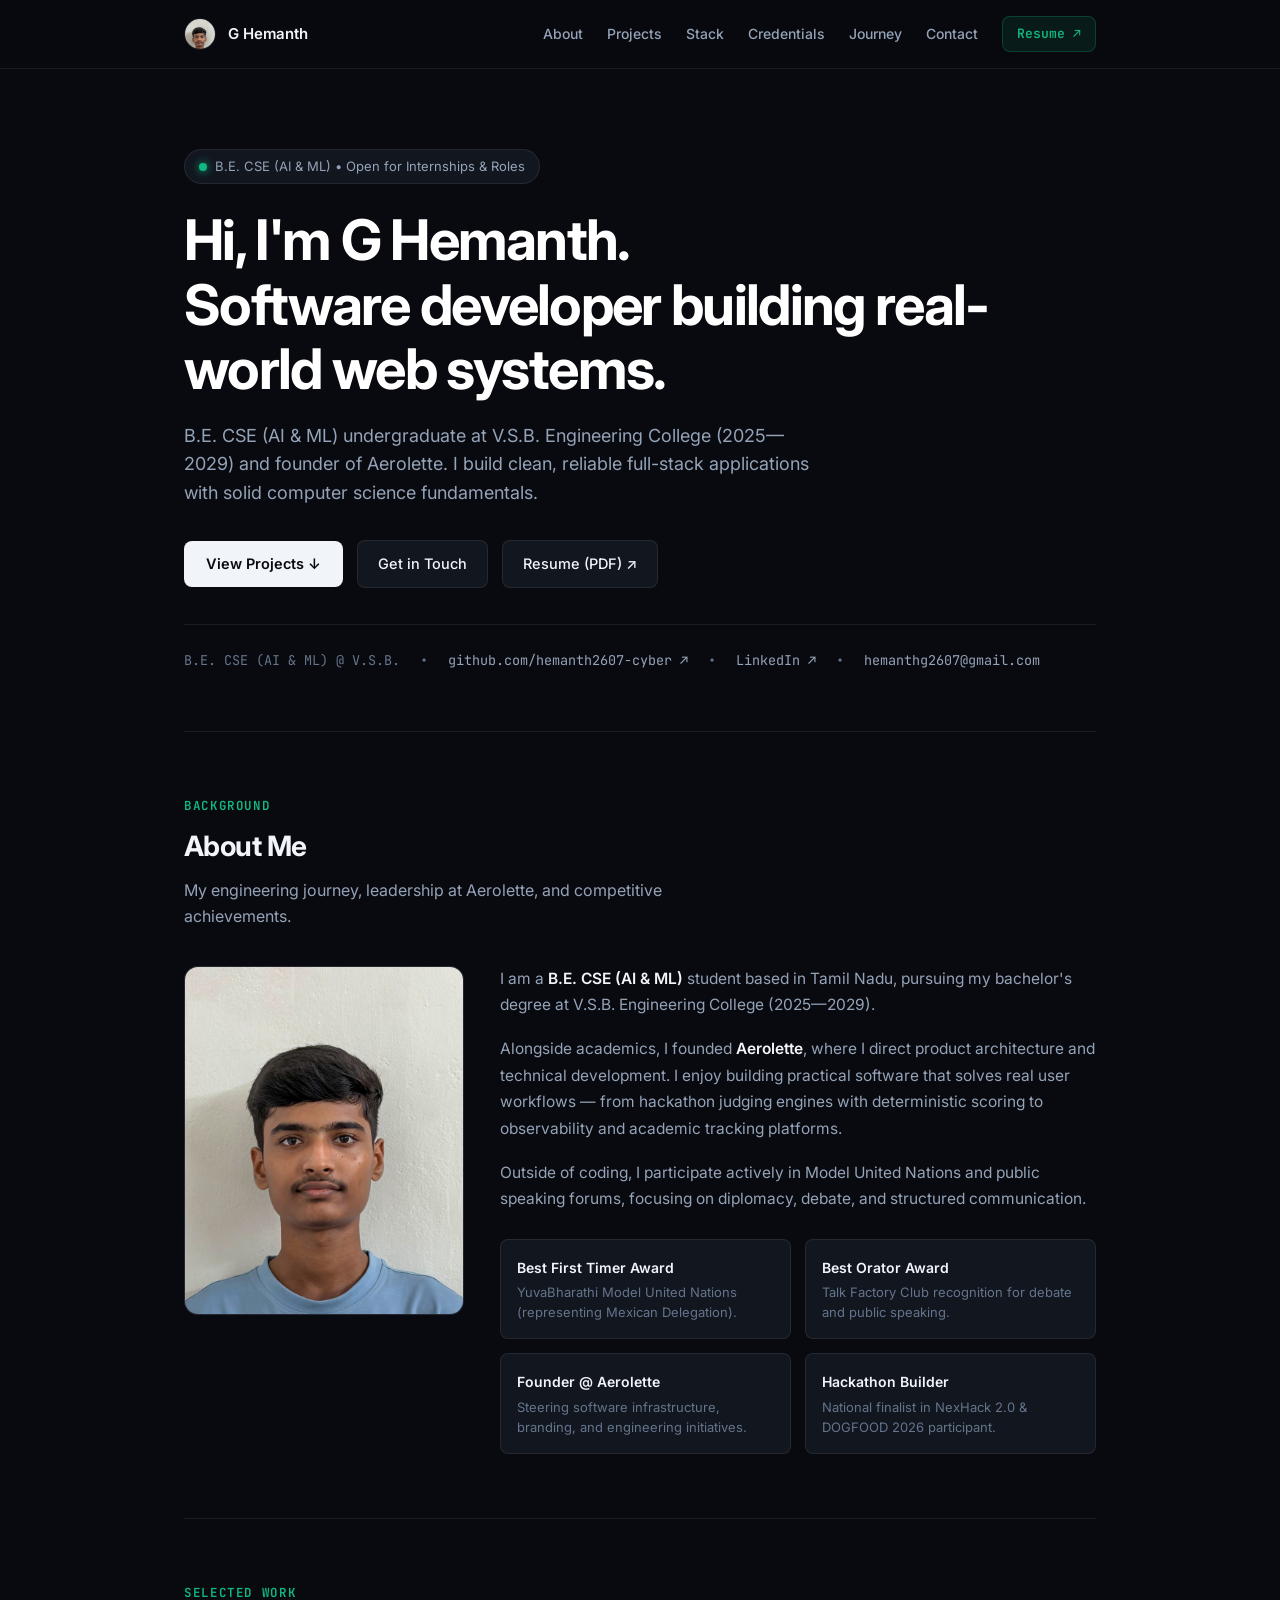
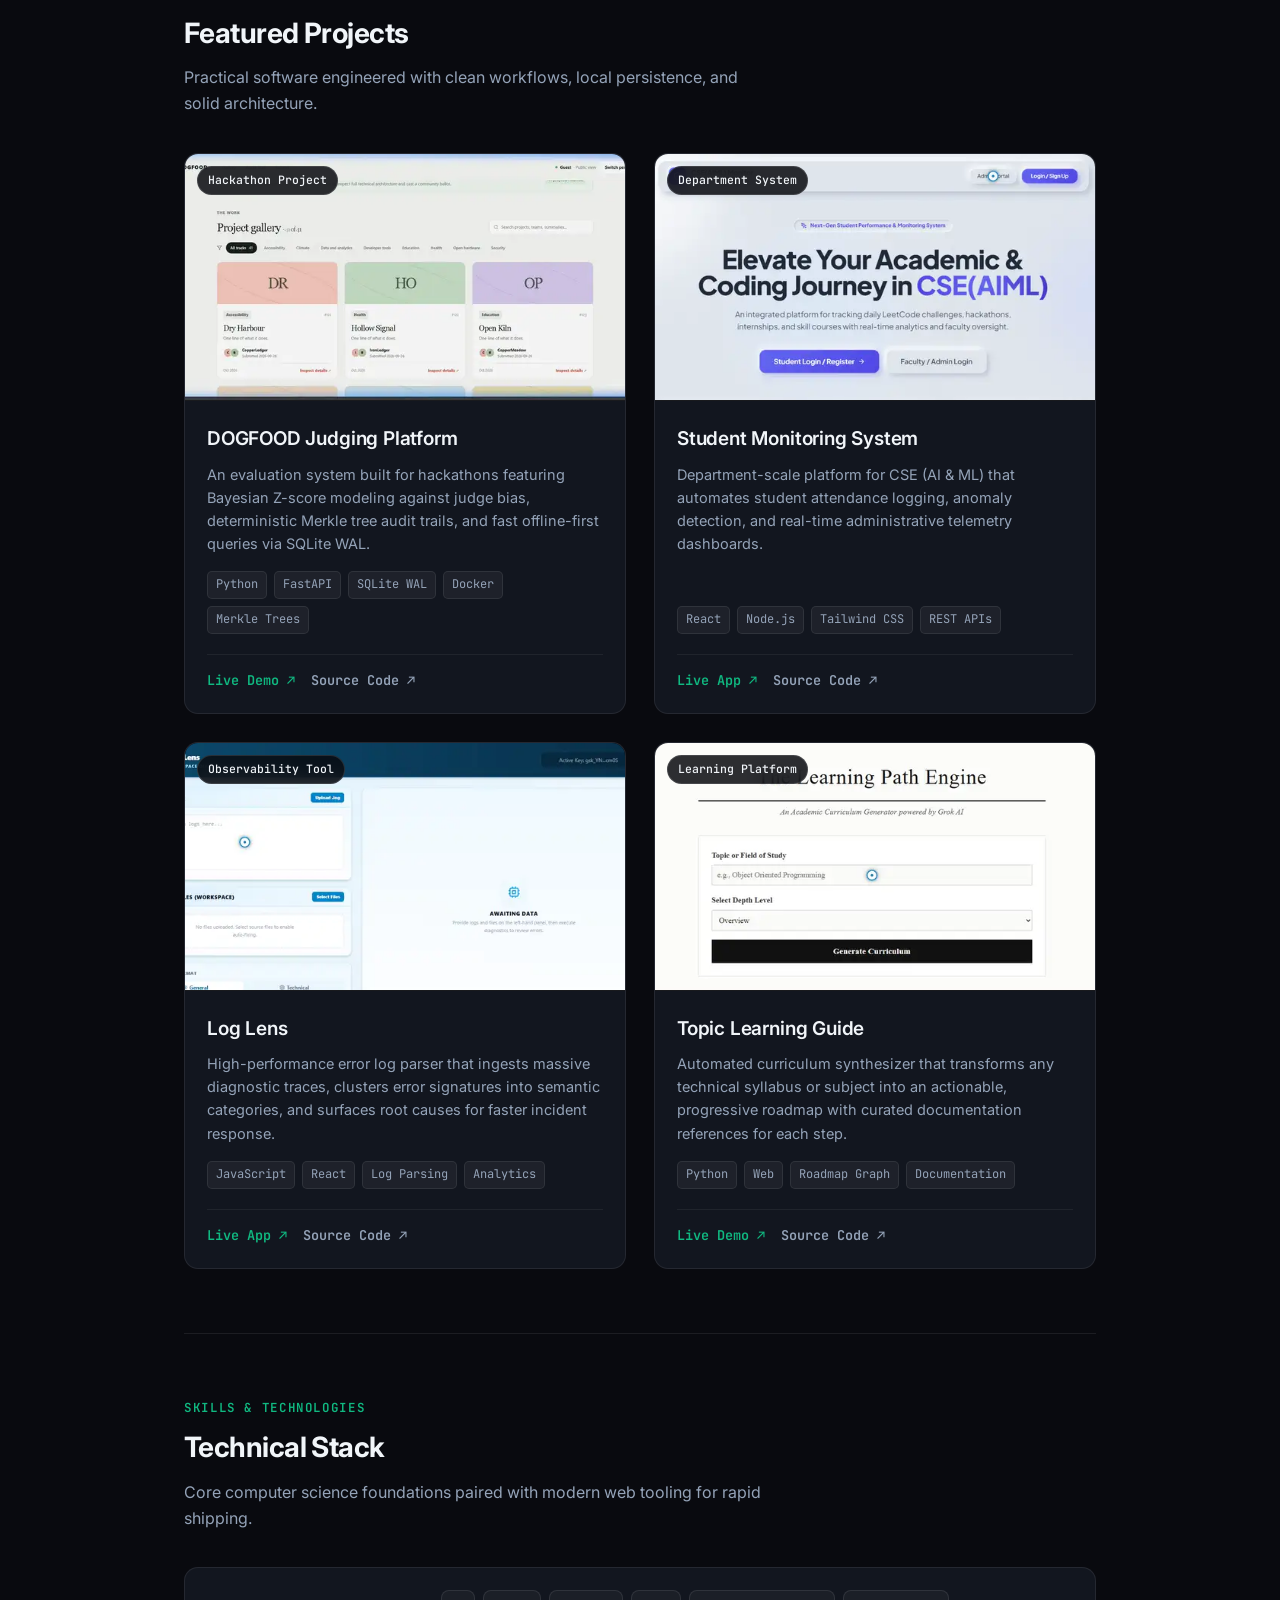
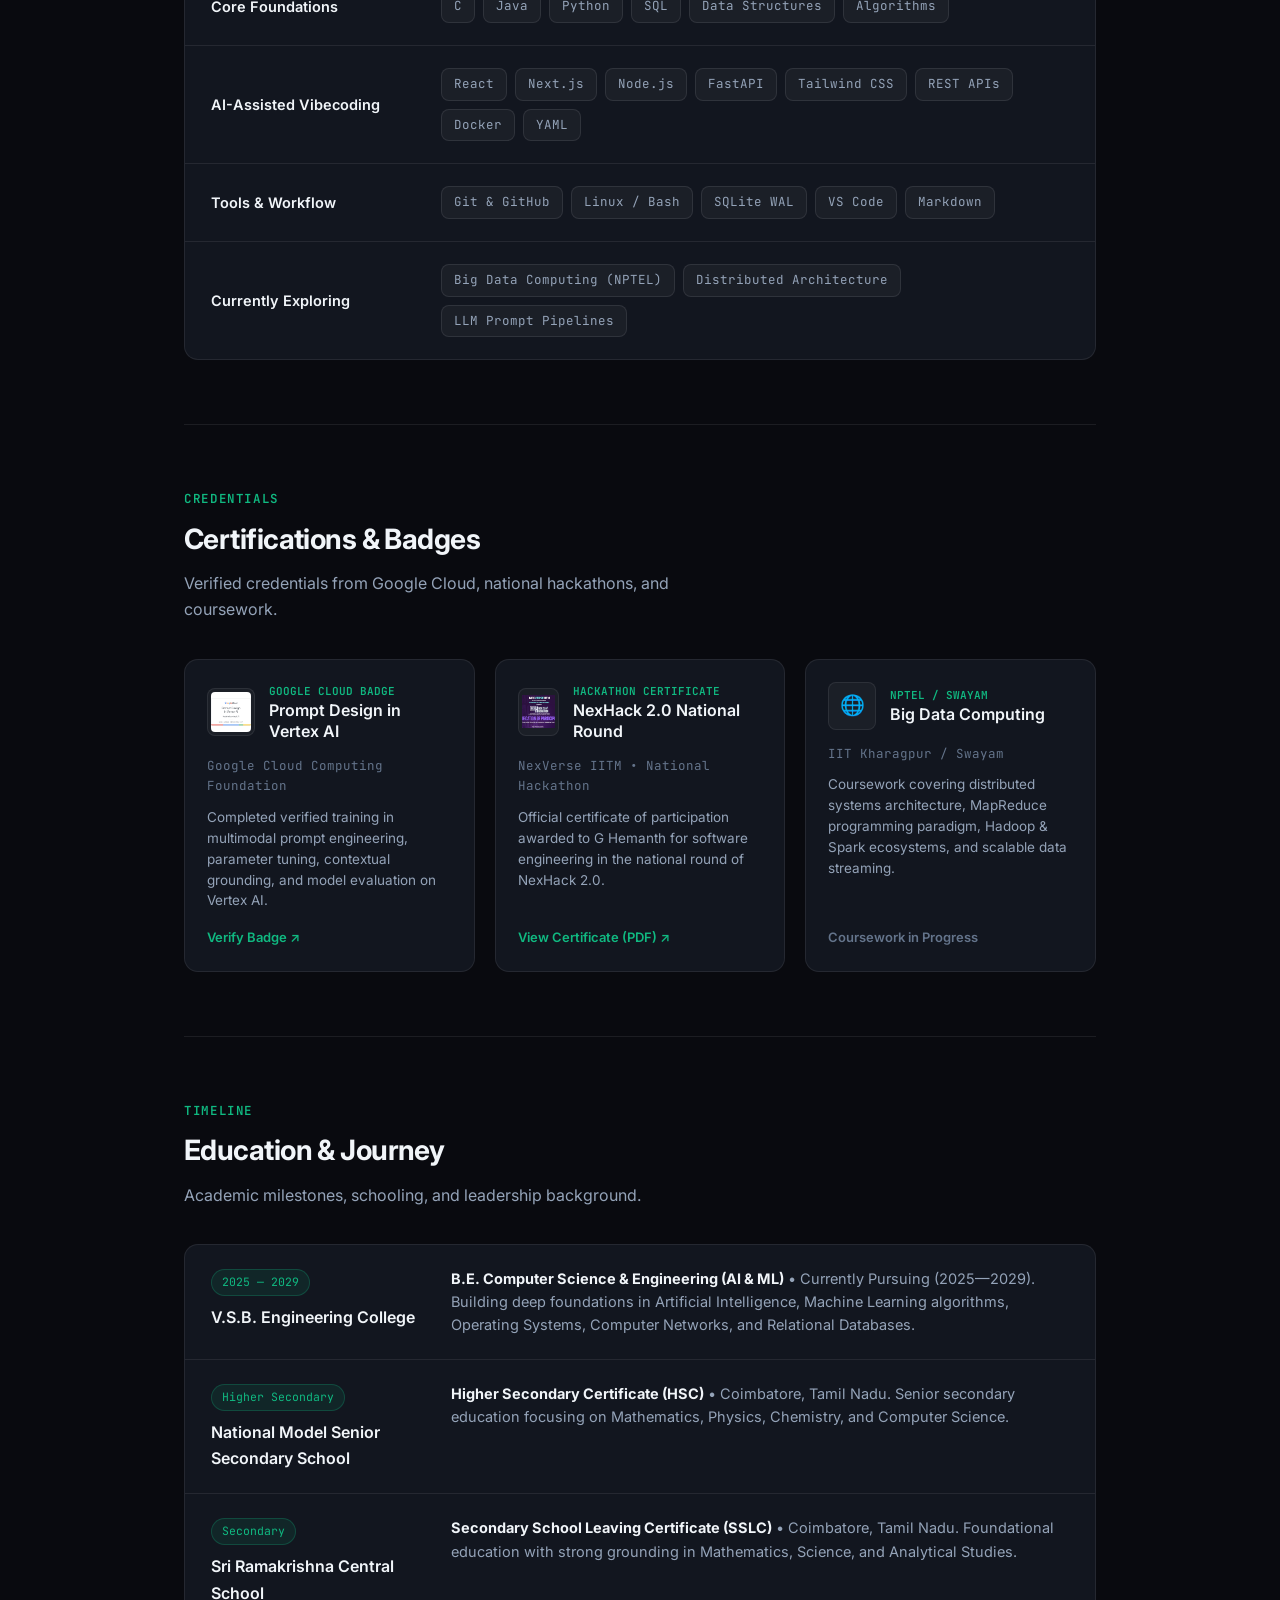
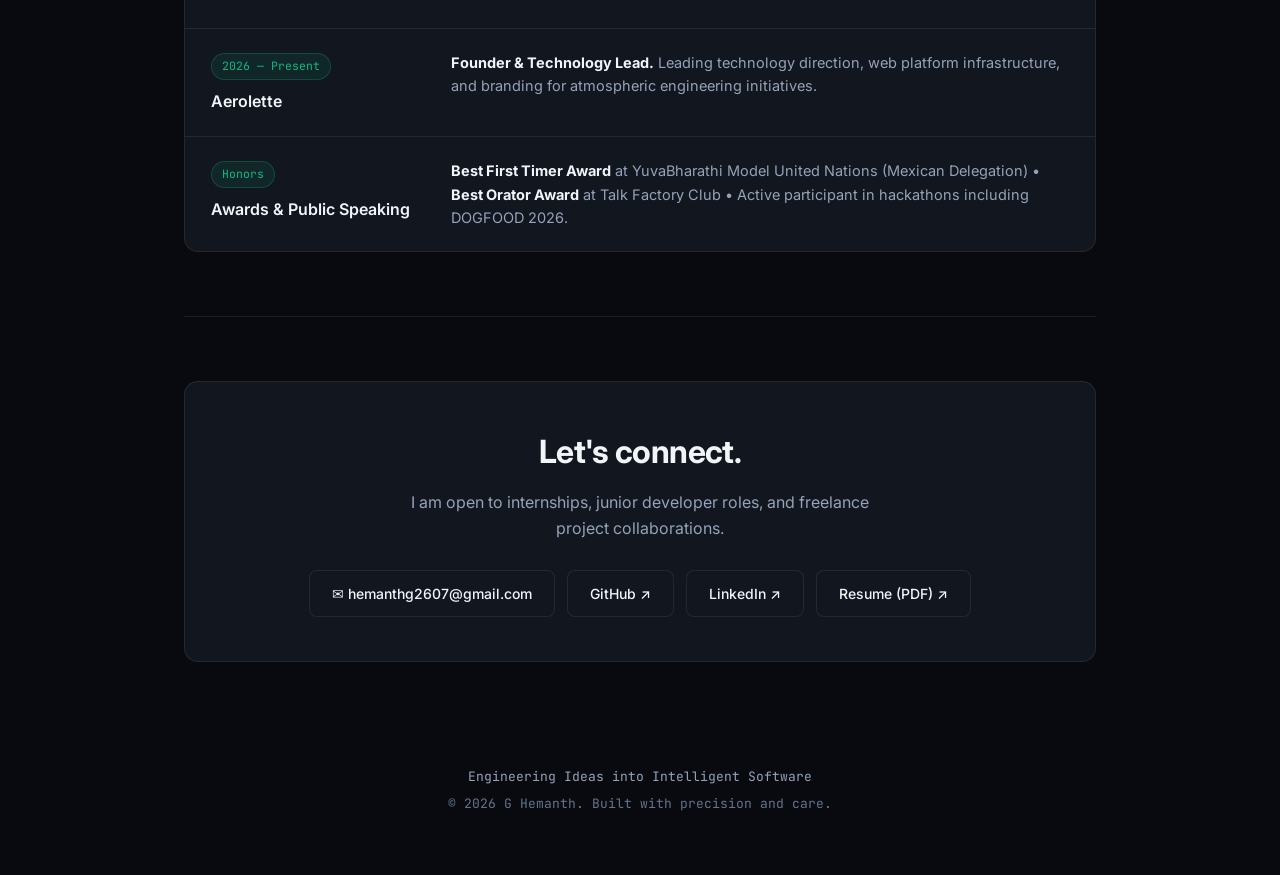
==== commit 589d4b4d: "feat: brand hover colors for links, Inter font for action buttons, B.E. CSE AIML updates, and AI-Ass" ====
--- a/index.html
+++ b/index.html
@@ -243,10 +243,19 @@
   align-items: center;
   gap: 6px;
   color: var(--text-muted);
-}
-
-.hero-meta a:hover {
-  color: var(--accent);
+  transition: color 0.15s ease;
+}
+
+.hero-meta a.link-github:hover {
+  color: #10b981;
+}
+
+.hero-meta a.link-linkedin:hover {
+  color: #38bdf8;
+}
+
+.hero-meta a.link-gmail:hover {
+  color: #ef4444;
 }
 
 /* Sections */
@@ -599,17 +608,19 @@
 }
 
 .cred-action {
-  font-size: 12.5px;
-  font-family: 'JetBrains Mono', monospace;
+  font-size: 13px;
+  font-family: 'Inter', -apple-system, BlinkMacSystemFont, "Segoe UI", sans-serif;
   font-weight: 600;
   color: var(--accent);
   display: inline-flex;
   align-items: center;
-  gap: 4px;
+  gap: 5px;
+  transition: all 0.15s ease;
 }
 
 .cred-action:hover {
   text-decoration: underline;
+  color: #34d399;
 }
 
 /* Timeline */
@@ -696,31 +707,43 @@
   display: inline-flex;
   align-items: center;
   gap: 8px;
-  padding: 10px 20px;
+  padding: 11px 22px;
   border-radius: var(--radius-sm);
-  background: rgba(255, 255, 255, 0.04);
+  background: var(--card);
   border: 1px solid var(--border);
-  font-size: 13.5px;
-  font-family: 'JetBrains Mono', monospace;
-  color: var(--text);
-  transition: all 0.15s ease;
-}
-
-.contact-btn:hover {
-  background: var(--card-hover);
-  border-color: var(--border-hover);
-  color: var(--accent);
-}
-
-.contact-btn.primary {
-  background: var(--accent);
-  color: #061e16;
-  border-color: var(--accent);
-  font-weight: 600;
-}
-
-.contact-btn.primary:hover {
-  opacity: 0.92;
+  font-size: 14px;
+  font-family: 'Inter', -apple-system, BlinkMacSystemFont, "Segoe UI", sans-serif;
+  font-weight: 500;
+  color: var(--text);
+  transition: all 0.2s cubic-bezier(0.16, 1, 0.3, 1);
+}
+
+.contact-btn.btn-github:hover {
+  border-color: #10b981;
+  color: #10b981;
+  background: rgba(16, 185, 129, 0.12);
+  transform: translateY(-2px);
+}
+
+.contact-btn.btn-linkedin:hover {
+  border-color: #0a66c2;
+  color: #38bdf8;
+  background: rgba(10, 102, 194, 0.18);
+  transform: translateY(-2px);
+}
+
+.contact-btn.btn-gmail:hover {
+  border-color: #ea4335;
+  color: #ef4444;
+  background: rgba(234, 67, 53, 0.15);
+  transform: translateY(-2px);
+}
+
+.contact-btn.btn-resume-contact:hover {
+  border-color: rgba(255, 255, 255, 0.35);
+  color: #ffffff;
+  background: rgba(255, 255, 255, 0.08);
+  transform: translateY(-2px);
 }
 
 /* Footer */
@@ -776,7 +799,7 @@
   <section class="hero" style="border-top:none;">
     <div class="status-badge">
       <span class="status-dot"></span>
-      <span>Open for Internships &amp; Remote Roles</span>
+      <span>B.E. CSE (AI &amp; ML) &bull; Open for Internships &amp; Roles</span>
     </div>
 
     <h1 class="hero-title">
@@ -785,7 +808,7 @@
     </h1>
 
     <p class="hero-lead">
-      Computer Science (AI &amp; ML) undergraduate at V.S.B. Engineering College (2025&mdash;2029) and founder of Aerolette. I build clean, reliable full-stack applications with solid computer science fundamentals.
+      B.E. CSE (AI &amp; ML) undergraduate at V.S.B. Engineering College (2025&mdash;2029) and founder of Aerolette. I build clean, reliable full-stack applications with solid computer science fundamentals.
     </p>
 
     <div class="hero-actions">
@@ -797,11 +820,11 @@
     <div class="hero-meta">
       <span>B.E. CSE (AI &amp; ML) @ V.S.B.</span>
       <span>•</span>
-      <a href="https://github.com/hemanth2607-cyber" target="_blank" rel="noopener noreferrer">github.com/hemanth2607-cyber ↗</a>
+      <a href="https://github.com/hemanth2607-cyber" target="_blank" rel="noopener noreferrer" class="link-github">github.com/hemanth2607-cyber ↗</a>
       <span>•</span>
-      <a href="https://www.linkedin.com/in/hemanth-gopalsamy" target="_blank" rel="noopener noreferrer">LinkedIn ↗</a>
+      <a href="https://www.linkedin.com/in/hemanth-gopalsamy" target="_blank" rel="noopener noreferrer" class="link-linkedin">LinkedIn ↗</a>
       <span>•</span>
-      <a href="mailto:hemanthg2607@gmail.com">hemanthg2607@gmail.com</a>
+      <a href="mailto:hemanthg2607@gmail.com" class="link-gmail">hemanthg2607@gmail.com</a>
     </div>
   </section>
 
@@ -820,7 +843,7 @@
 
       <div class="about-content">
         <p>
-          I am a <strong>Computer Science and Engineering (AI &amp; ML)</strong> student based in Tamil Nadu, pursuing my bachelor's degree at V.S.B. Engineering College (2025&mdash;2029).
+          I am a <strong>B.E. CSE (AI &amp; ML)</strong> student based in Tamil Nadu, pursuing my bachelor's degree at V.S.B. Engineering College (2025&mdash;2029).
         </p>
         <p>
           Alongside academics, I founded <strong>Aerolette</strong>, where I direct product architecture and technical development. I enjoy building practical software that solves real user workflows &mdash; from hackathon judging engines with deterministic scoring to observability and academic tracking platforms.
@@ -991,7 +1014,7 @@
       </div>
 
       <div class="stack-row">
-        <div class="stack-row-title">Web &amp; Frameworks</div>
+        <div class="stack-row-title">AI-Assisted Vibecoding</div>
         <div class="stack-row-pills">
           <span class="stack-pill">React</span>
           <span class="stack-pill">Next.js</span>
@@ -1169,16 +1192,16 @@
       <p>I am open to internships, junior developer roles, and freelance project collaborations.</p>
 
       <div class="contact-links">
-        <a href="mailto:hemanthg2607@gmail.com" class="contact-btn primary">
+        <a href="mailto:hemanthg2607@gmail.com" class="contact-btn btn-gmail">
           <span>✉ hemanthg2607@gmail.com</span>
         </a>
-        <a href="https://github.com/hemanth2607-cyber" target="_blank" rel="noopener noreferrer" class="contact-btn">
+        <a href="https://github.com/hemanth2607-cyber" target="_blank" rel="noopener noreferrer" class="contact-btn btn-github">
           <span>GitHub ↗</span>
         </a>
-        <a href="https://www.linkedin.com/in/hemanth-gopalsamy" target="_blank" rel="noopener noreferrer" class="contact-btn">
+        <a href="https://www.linkedin.com/in/hemanth-gopalsamy" target="_blank" rel="noopener noreferrer" class="contact-btn btn-linkedin">
           <span>LinkedIn ↗</span>
         </a>
-        <a href="assets/G_Hemanth_Resume.pdf" target="_blank" rel="noopener noreferrer" class="contact-btn">
+        <a href="assets/G_Hemanth_Resume.pdf" target="_blank" rel="noopener noreferrer" class="contact-btn btn-resume-contact">
           <span>Resume (PDF) ↗</span>
         </a>
       </div>
